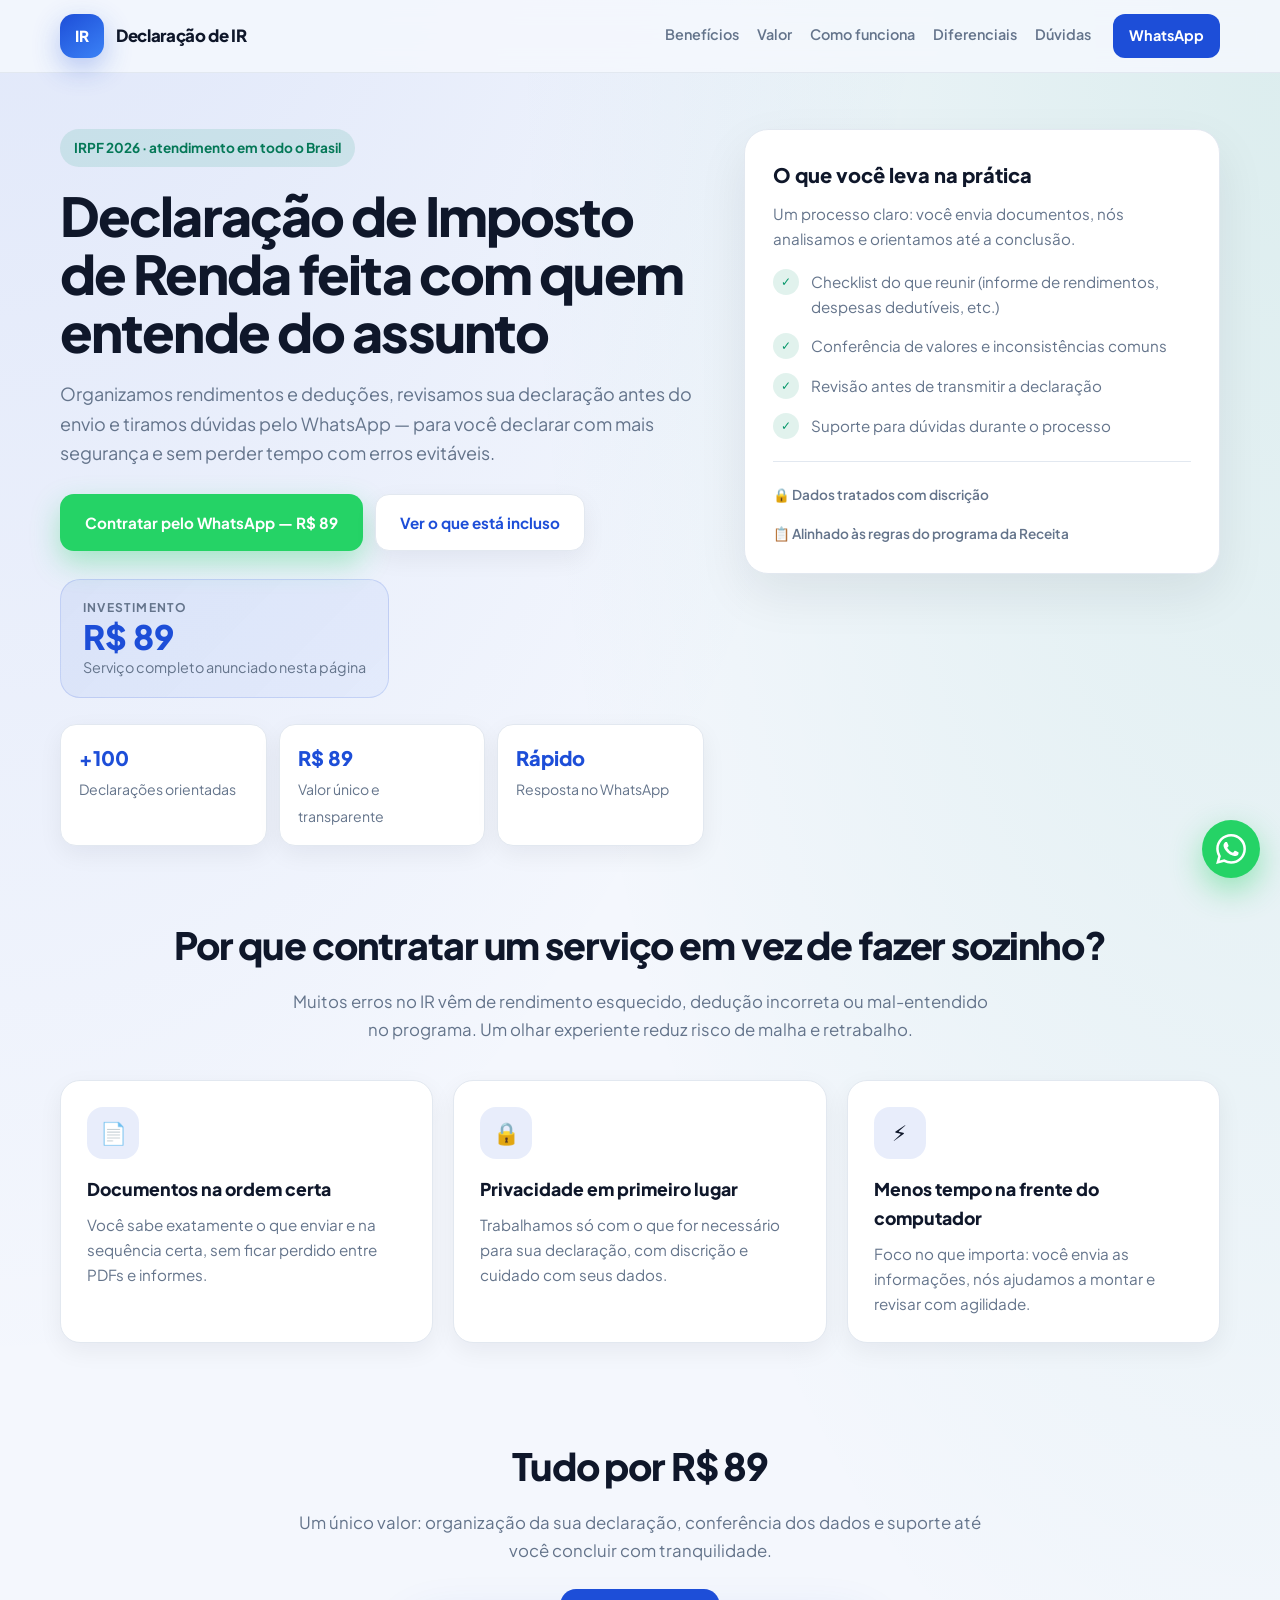
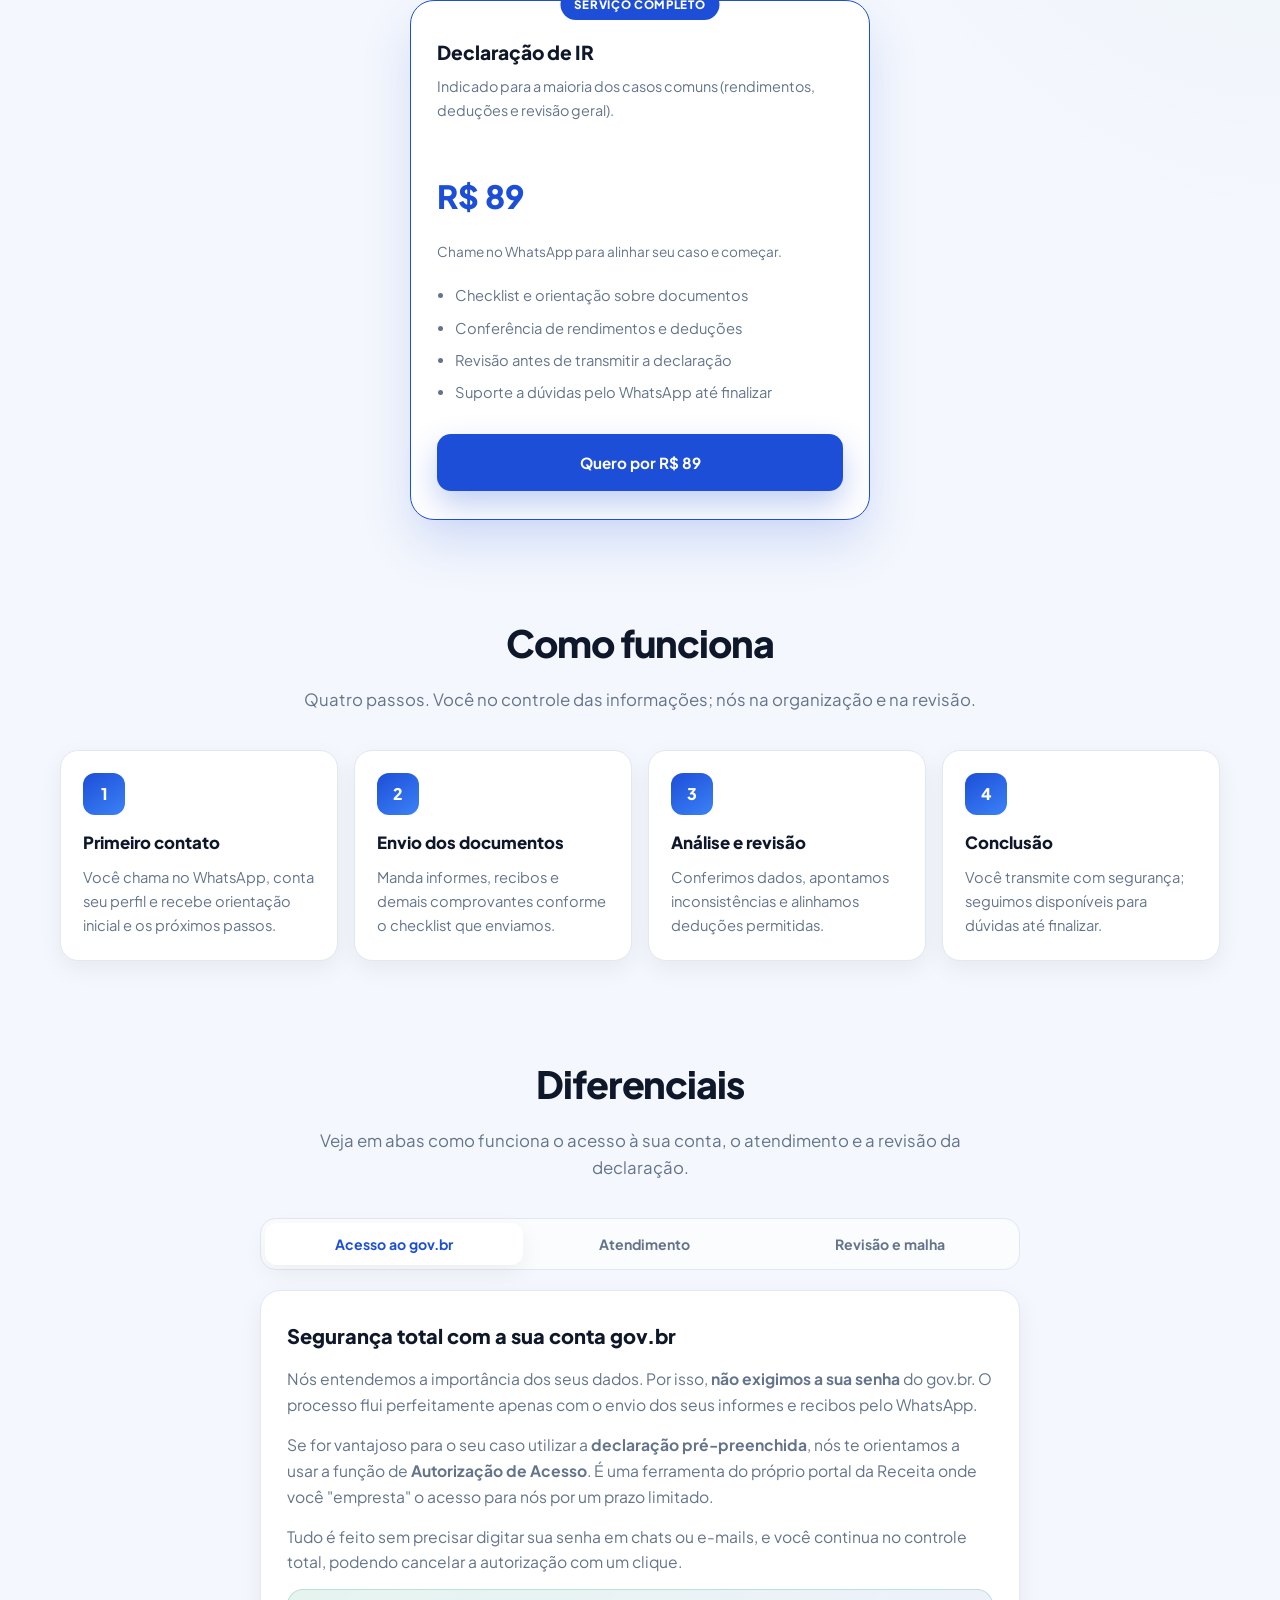
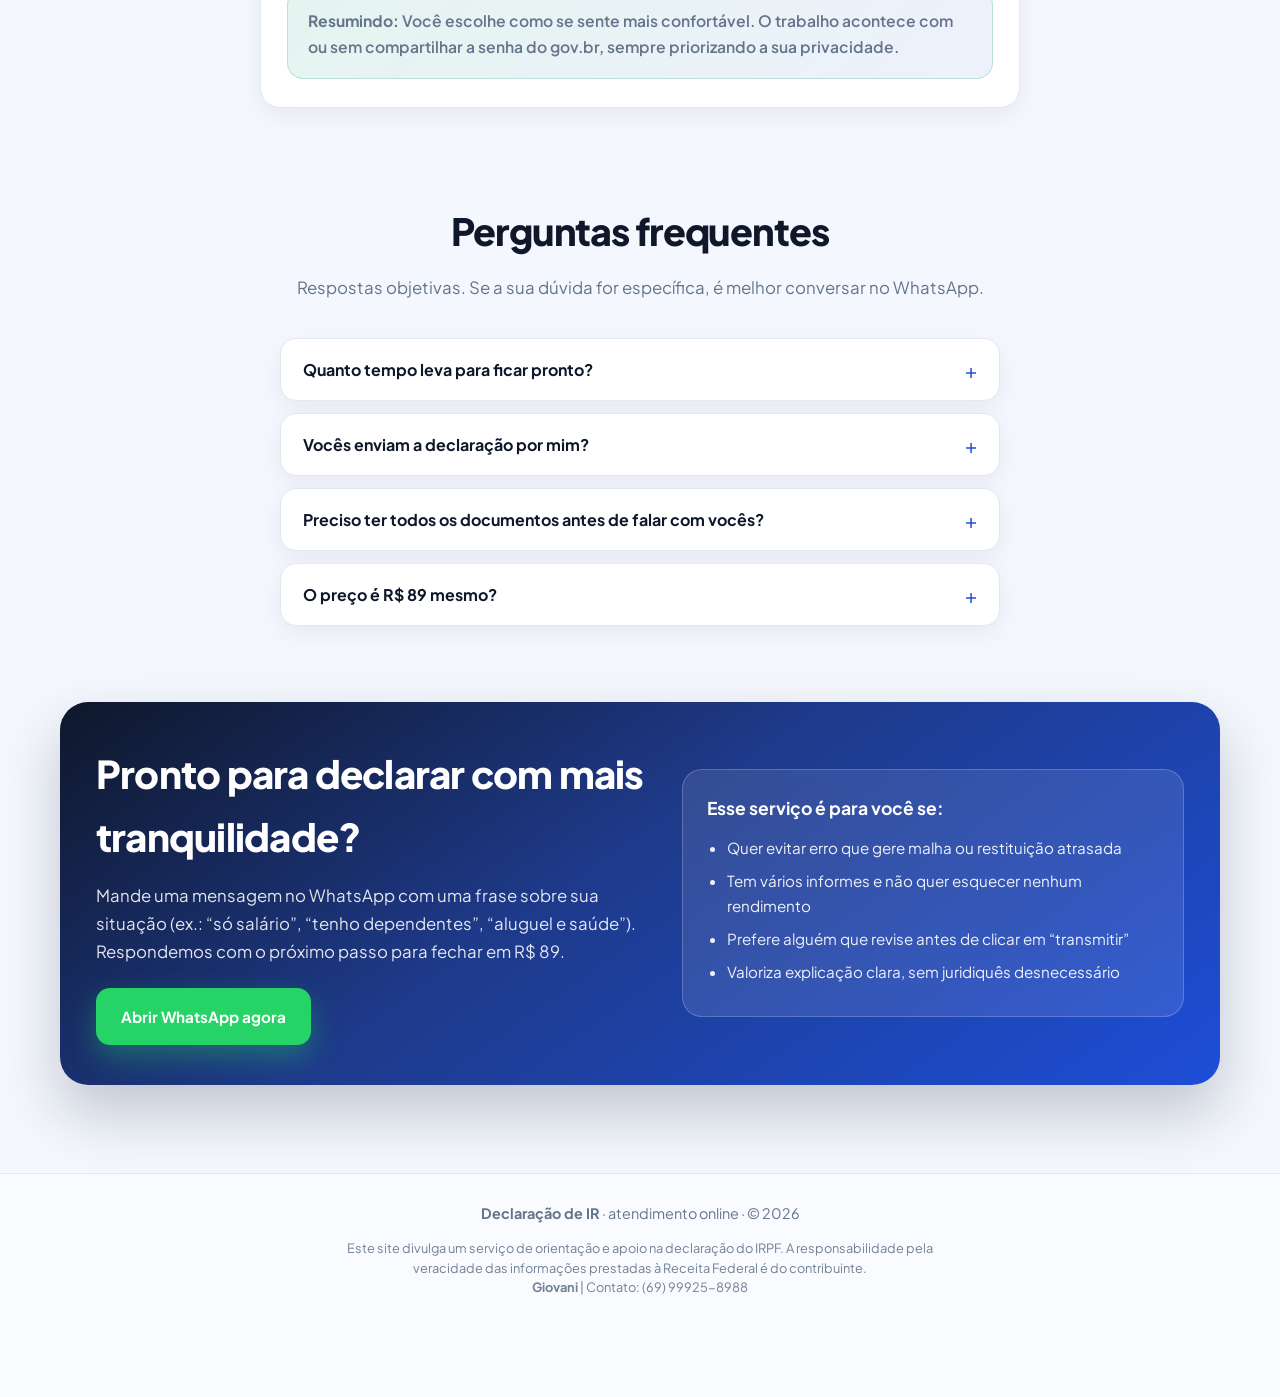
==== index.html @ 6cd8f9ca "Primeiro commit: site declaração de imposto de renda Made-with: Cursor" ====
<!DOCTYPE html>
<html lang="pt-BR">
<head>
  <meta charset="UTF-8" />
  <meta name="viewport" content="width=device-width, initial-scale=1.0" />
  <meta name="theme-color" content="#1d4ed8" />
  <title>Declaração de Imposto de Renda 2026 | Serviço Online com Especialista</title>
  <meta name="description" content="Declaração de IR por R$ 89: análise de documentos, revisão e suporte pelo WhatsApp. Atendimento em todo o Brasil." />
  <meta name="keywords" content="declaração de imposto de renda, declaração IR, IRPF 2026, serviço declaração IR, ajuda imposto de renda, contador IR online" />
  <meta name="robots" content="index, follow" />
  <meta name="author" content="Declaração de IR" />
  <meta property="og:type" content="website" />
  <meta property="og:title" content="Declaração de Imposto de Renda 2026 | Serviço Online" />
  <meta property="og:description" content="Declaração de IR por R$ 89. Organização, revisão e suporte humano pelo WhatsApp." />
  <meta property="og:locale" content="pt_BR" />
  <meta property="og:url" content="https://www.seusitedeir.com.br" />
  <meta property="og:image" content="https://www.seusitedeir.com.br/imagem-capa.jpg" />
  <meta name="twitter:card" content="summary_large_image" />
  <meta name="twitter:title" content="Declaração de Imposto de Renda 2026 | Serviço Online" />
  <meta name="twitter:description" content="Declaração de IR por R$ 89, com revisão e suporte pelo WhatsApp." />
  <link rel="canonical" href="https://www.seusitedeir.com.br" />
  
  <link rel="preconnect" href="https://fonts.googleapis.com" />
  <link rel="preconnect" href="https://fonts.gstatic.com" crossorigin />
  <link href="https://fonts.googleapis.com/css2?family=Plus+Jakarta+Sans:ital,wght@0,400;0,600;0,700;0,800;1,400&display=swap" rel="stylesheet" />
  <script type="application/ld+json">
    {
      "@context": "https://schema.org",
      "@type": "ProfessionalService",
      "name": "Declaração de IR",
      "description": "Serviço de orientação e apoio na declaração de imposto de renda (IRPF), com análise de documentos e revisão antes do envio.",
      "areaServed": { "@type": "Country", "name": "Brasil" },
      "availableLanguage": "pt-BR",
      "url": "https://www.seusitedeir.com.br",
      "priceRange": "R$89",
      "contactPoint": {
        "@type": "ContactPoint",
        "contactType": "sales",
        "telephone": "+5569999258988",
        "availableLanguage": "pt-BR",
        "areaServed": "BR"
      }
    }
  </script>
  <style>
    :root {
      --bg: #f4f7fd;
      --surface: #ffffff;
      --text: #0f172a;
      --muted: #64748b;
      --primary: #1d4ed8;
      --primary-dark: #1e40af;
      --accent: #059669;
      --accent-soft: rgba(5, 150, 105, 0.12);
      --border: #e2e8f0;
      --shadow: 0 20px 50px rgba(15, 23, 42, 0.08);
      --shadow-sm: 0 8px 24px rgba(15, 23, 42, 0.06);
      --radius: 20px;
      --max-width: 1160px;
      --font: "Plus Jakarta Sans", system-ui, -apple-system, sans-serif;
      --wa: #25d366;
    }

    * {
      box-sizing: border-box;
    }

    html {
      scroll-behavior: smooth;
    }

    @media (prefers-reduced-motion: reduce) {
      html {
        scroll-behavior: auto;
      }
      *,
      *::before,
      *::after {
        animation-duration: 0.01ms !important;
        transition-duration: 0.01ms !important;
      }
    }

    body {
      margin: 0;
      font-family: var(--font);
      color: var(--text);
      background:
        radial-gradient(ellipse 80% 50% at 0% -20%, rgba(29, 78, 216, 0.14), transparent),
        radial-gradient(ellipse 60% 40% at 100% 0%, rgba(5, 150, 105, 0.1), transparent),
        var(--bg);
      line-height: 1.65;
      font-size: 1rem;
    }

    main {
      scroll-margin-top: 90px;
    }

    a {
      text-decoration: none;
      color: inherit;
    }

    .container {
      width: min(100% - 32px, var(--max-width));
      margin: 0 auto;
    }

    .header {
      position: sticky;
      top: 0;
      z-index: 100;
      backdrop-filter: blur(14px);
      -webkit-backdrop-filter: blur(14px);
      background: rgba(244, 247, 253, 0.88);
      border-bottom: 1px solid var(--border);
    }

    .header__content {
      display: flex;
      align-items: center;
      justify-content: space-between;
      padding: 14px 0;
      gap: 16px;
      flex-wrap: wrap;
    }

    .brand {
      display: flex;
      align-items: center;
      gap: 12px;
      font-weight: 800;
      font-size: 1.05rem;
      letter-spacing: -0.02em;
    }

    .brand__logo {
      width: 44px;
      height: 44px;
      border-radius: 14px;
      background: linear-gradient(145deg, var(--primary), #3b82f6);
      display: grid;
      place-items: center;
      color: #fff;
      box-shadow: 0 10px 28px rgba(29, 78, 216, 0.3);
      font-size: 0.95rem;
      font-weight: 800;
    }

    .nav {
      display: flex;
      gap: 8px 18px;
      color: var(--muted);
      font-size: 0.9rem;
      font-weight: 600;
      flex-wrap: wrap;
      align-items: center;
      justify-content: flex-end;
    }

    .nav a {
      padding: 6px 0;
      border-bottom: 2px solid transparent;
      transition: color 0.2s, border-color 0.2s;
    }

    .nav a:hover,
    .nav a:focus-visible {
      color: var(--primary);
      border-bottom-color: rgba(29, 78, 216, 0.35);
      outline: none;
    }

    .nav .nav__cta {
      margin-left: 4px;
      padding: 10px 16px;
      border-radius: 12px;
      background: var(--primary);
      color: #fff;
      border: none;
      font-weight: 700;
    }

    .nav .nav__cta:hover {
      background: var(--primary-dark);
      color: #fff;
      border-bottom-color: transparent;
    }

    .hero {
      padding: 56px 0 40px;
    }

    .hero__grid {
      display: grid;
      grid-template-columns: 1.15fr 0.85fr;
      gap: 40px;
      align-items: start;
    }

    .badge {
      display: inline-flex;
      align-items: center;
      gap: 8px;
      padding: 8px 14px;
      border-radius: 999px;
      background: var(--accent-soft);
      color: #047857;
      font-weight: 700;
      font-size: 0.85rem;
      margin-bottom: 20px;
    }

    h1 {
      margin: 0 0 18px;
      font-size: clamp(2rem, 4.5vw, 3.35rem);
      line-height: 1.08;
      letter-spacing: -0.035em;
      font-weight: 800;
    }

    .hero__text {
      font-size: 1.125rem;
      color: var(--muted);
      max-width: 54ch;
      margin: 0 0 26px;
    }

    .price-highlight {
      display: inline-flex;
      flex-direction: column;
      gap: 2px;
      padding: 18px 22px;
      border-radius: var(--radius);
      background: linear-gradient(135deg, rgba(29, 78, 216, 0.08), rgba(59, 130, 246, 0.06));
      border: 1px solid rgba(29, 78, 216, 0.15);
      margin-bottom: 26px;
    }

    .price-highlight__label {
      font-size: 0.75rem;
      font-weight: 700;
      color: var(--muted);
      text-transform: uppercase;
      letter-spacing: 0.1em;
    }

    .price-highlight__value {
      font-size: 2.1rem;
      font-weight: 800;
      color: var(--primary);
      line-height: 1;
    }

    .price-highlight__note {
      font-size: 0.9rem;
      color: var(--muted);
    }

    .hero__actions {
      display: flex;
      flex-wrap: wrap;
      gap: 12px;
      margin-bottom: 28px;
    }

    .btn {
      display: inline-flex;
      align-items: center;
      justify-content: center;
      gap: 8px;
      padding: 15px 24px;
      border-radius: 14px;
      font-weight: 700;
      font-size: 0.95rem;
      transition: transform 0.2s, box-shadow 0.2s, background 0.2s, border-color 0.2s;
      border: 1px solid transparent;
      cursor: pointer;
      font-family: inherit;
    }

    .btn:focus-visible {
      outline: 2px solid var(--primary);
      outline-offset: 2px;
    }

    .btn--primary {
      background: var(--primary);
      color: #fff;
      box-shadow: 0 14px 32px rgba(29, 78, 216, 0.28);
    }

    .btn--primary:hover {
      background: var(--primary-dark);
      transform: translateY(-2px);
    }

    .btn--secondary {
      background: var(--surface);
      color: var(--primary);
      border-color: var(--border);
      box-shadow: var(--shadow-sm);
    }

    .btn--secondary:hover {
      border-color: var(--primary);
      transform: translateY(-2px);
    }

    .btn--wa {
      background: var(--wa);
      color: #fff;
      box-shadow: 0 12px 28px rgba(37, 211, 102, 0.35);
    }

    .btn--wa:hover {
      filter: brightness(1.05);
      transform: translateY(-2px);
    }

    .hero__stats {
      display: grid;
      grid-template-columns: repeat(3, minmax(0, 1fr));
      gap: 12px;
    }

    .stat {
      background: var(--surface);
      border: 1px solid var(--border);
      border-radius: 16px;
      padding: 16px 18px;
      box-shadow: var(--shadow-sm);
    }

    .stat strong {
      display: block;
      font-size: 1.25rem;
      margin-bottom: 2px;
      color: var(--primary);
      font-weight: 800;
    }

    .stat span {
      font-size: 0.88rem;
      color: var(--muted);
    }

    .hero__card {
      background: var(--surface);
      border: 1px solid var(--border);
      border-radius: 24px;
      padding: 28px;
      box-shadow: var(--shadow);
      position: sticky;
      top: 92px;
    }

    .card__title {
      margin: 0 0 10px;
      font-size: 1.25rem;
      font-weight: 800;
    }

    .card__list {
      list-style: none;
      padding: 0;
      margin: 18px 0 0;
      display: grid;
      gap: 14px;
    }

    .card__list li {
      display: flex;
      gap: 12px;
      align-items: flex-start;
      color: var(--muted);
      font-size: 0.95rem;
    }

    .check {
      width: 26px;
      height: 26px;
      border-radius: 999px;
      background: var(--accent-soft);
      color: var(--accent);
      display: grid;
      place-items: center;
      font-weight: 800;
      font-size: 0.75rem;
      flex: 0 0 auto;
    }

    .trust-strip {
      display: flex;
      flex-wrap: wrap;
      gap: 16px 28px;
      margin-top: 22px;
      padding-top: 22px;
      border-top: 1px solid var(--border);
      font-size: 0.85rem;
      color: var(--muted);
      font-weight: 600;
    }

    .trust-strip span {
      display: inline-flex;
      align-items: center;
      gap: 8px;
    }

    .section {
      padding: 28px 0 64px;
      scroll-margin-top: 90px;
    }

    .section__header {
      text-align: center;
      margin-bottom: 36px;
    }

    .section__header h2 {
      margin: 0 0 12px;
      font-size: clamp(1.65rem, 3vw, 2.35rem);
      font-weight: 800;
      letter-spacing: -0.03em;
    }

    .section__header p {
      margin: 0 auto;
      max-width: 58ch;
      color: var(--muted);
      font-size: 1.05rem;
    }

    .features {
      display: grid;
      grid-template-columns: repeat(3, minmax(0, 1fr));
      gap: 20px;
    }

    .feature {
      background: var(--surface);
      border: 1px solid var(--border);
      border-radius: var(--radius);
      padding: 26px;
      box-shadow: var(--shadow-sm);
      transition: box-shadow 0.25s, transform 0.25s;
    }

    .feature:hover {
      box-shadow: var(--shadow);
      transform: translateY(-2px);
    }

    .feature__icon {
      width: 52px;
      height: 52px;
      border-radius: 16px;
      display: grid;
      place-items: center;
      background: rgba(29, 78, 216, 0.1);
      font-size: 1.35rem;
      margin-bottom: 16px;
    }

    .feature h3 {
      margin: 0 0 8px;
      font-size: 1.1rem;
      font-weight: 800;
    }

    .feature p {
      margin: 0;
      color: var(--muted);
      font-size: 0.95rem;
    }

    .steps {
      display: grid;
      grid-template-columns: repeat(4, minmax(0, 1fr));
      gap: 16px;
    }

    .step {
      background: var(--surface);
      border: 1px solid var(--border);
      border-radius: 18px;
      padding: 22px;
      box-shadow: var(--shadow-sm);
    }

    .step__number {
      width: 42px;
      height: 42px;
      border-radius: 12px;
      background: linear-gradient(145deg, var(--primary), #3b82f6);
      color: #fff;
      display: grid;
      place-items: center;
      font-weight: 800;
      margin-bottom: 14px;
    }

    .step h3 {
      margin: 0 0 8px;
      font-size: 1.05rem;
      font-weight: 800;
    }

    .step p {
      margin: 0;
      color: var(--muted);
      font-size: 0.92rem;
    }

    .plans {
      display: grid;
      grid-template-columns: repeat(3, minmax(0, 1fr));
      gap: 20px;
      align-items: stretch;
    }

    .plans--single {
      grid-template-columns: 1fr;
      max-width: 460px;
      margin: 0 auto;
    }

    .plans--single .plan--featured {
      transform: none;
    }

    .plan {
      background: var(--surface);
      border: 1px solid var(--border);
      border-radius: 24px;
      padding: 28px 26px;
      box-shadow: var(--shadow-sm);
      display: flex;
      flex-direction: column;
      position: relative;
    }

    .plan--featured {
      border-color: var(--primary);
      box-shadow: 0 24px 50px rgba(29, 78, 216, 0.15);
      transform: scale(1.02);
    }

    .plan__tag {
      position: absolute;
      top: -12px;
      left: 50%;
      transform: translateX(-50%);
      background: var(--primary);
      color: #fff;
      font-size: 0.72rem;
      font-weight: 800;
      text-transform: uppercase;
      letter-spacing: 0.06em;
      padding: 6px 14px;
      border-radius: 999px;
    }

    .plan h3 {
      margin: 8px 0 6px;
      font-size: 1.2rem;
      font-weight: 800;
    }

    .plan__for {
      margin: 0 0 16px;
      color: var(--muted);
      font-size: 0.9rem;
    }

    .plan__price {
      font-size: 2rem;
      font-weight: 800;
      color: var(--primary);
      margin-bottom: 4px;
    }

    .plan__price small {
      font-size: 1rem;
      font-weight: 600;
      color: var(--muted);
    }

    .plan__note {
      font-size: 0.85rem;
      color: var(--muted);
      margin-bottom: 20px;
    }

    .plan ul {
      margin: 0 0 22px;
      padding-left: 1.1rem;
      color: var(--muted);
      font-size: 0.92rem;
      flex: 1;
    }

    .plan ul li {
      margin-bottom: 8px;
    }

    .faq {
      max-width: 720px;
      margin: 0 auto;
    }

    .faq-item {
      border: 1px solid var(--border);
      border-radius: 16px;
      margin-bottom: 12px;
      background: var(--surface);
      overflow: hidden;
      box-shadow: var(--shadow-sm);
    }

    .faq-item button {
      width: 100%;
      text-align: left;
      padding: 18px 22px;
      font-family: inherit;
      font-size: 1rem;
      font-weight: 700;
      background: transparent;
      border: none;
      cursor: pointer;
      display: flex;
      align-items: center;
      justify-content: space-between;
      gap: 16px;
      color: var(--text);
    }

    .faq-item button:focus-visible {
      outline: 2px solid var(--primary);
      outline-offset: -2px;
    }

    .faq-item button .faq__icon {
      font-size: 1.25rem;
      color: var(--primary);
      font-weight: 400;
      transition: transform 0.2s;
      flex-shrink: 0;
    }

    .faq-item.is-open button .faq__icon {
      transform: rotate(45deg);
    }

    .faq-item .faq__panel {
      display: none;
      padding: 0 22px 18px;
      color: var(--muted);
      font-size: 0.95rem;
      line-height: 1.6;
    }

    .faq-item.is-open .faq__panel {
      display: block;
    }

    .tabs-dif {
      max-width: 760px;
      margin: 0 auto;
    }

    .tabs-dif__list {
      display: flex;
      flex-wrap: wrap;
      gap: 6px;
      margin-bottom: 20px;
      padding: 4px;
      border-radius: 16px;
      background: rgba(255, 255, 255, 0.7);
      border: 1px solid var(--border);
    }

    .tabs-dif__tab {
      flex: 1 1 auto;
      min-width: min(100%, 140px);
      padding: 12px 16px;
      font-family: inherit;
      font-weight: 700;
      font-size: 0.88rem;
      border: none;
      border-radius: 12px;
      background: transparent;
      color: var(--muted);
      cursor: pointer;
      transition: background 0.2s, color 0.2s, box-shadow 0.2s;
    }

    .tabs-dif__tab:hover {
      color: var(--primary);
      background: rgba(29, 78, 216, 0.06);
    }

    .tabs-dif__tab:focus-visible {
      outline: 2px solid var(--primary);
      outline-offset: 2px;
    }

    .tabs-dif__tab[aria-selected="true"] {
      color: var(--primary);
      background: var(--surface);
      box-shadow: var(--shadow-sm);
    }

    .tabs-dif__panel {
      background: var(--surface);
      border: 1px solid var(--border);
      border-radius: var(--radius);
      padding: 28px 26px;
      box-shadow: var(--shadow-sm);
      text-align: left;
    }

    .tabs-dif__panel h3 {
      margin: 0 0 14px;
      font-size: 1.25rem;
      font-weight: 800;
      color: var(--text);
    }

    .tabs-dif__panel p {
      margin: 0 0 14px;
      color: var(--muted);
      font-size: 0.98rem;
      line-height: 1.65;
    }

    .tabs-dif__panel p:last-child {
      margin-bottom: 0;
    }

    .tabs-dif__panel ul {
      margin: 0 0 14px;
      padding-left: 1.25rem;
      color: var(--muted);
      font-size: 0.95rem;
    }

    .tabs-dif__panel li {
      margin-bottom: 8px;
    }

    .tabs-dif__callout {
      margin-top: 20px;
      padding: 18px 20px;
      border-radius: 16px;
      background: linear-gradient(135deg, rgba(5, 150, 105, 0.1), rgba(29, 78, 216, 0.08));
      border: 1px solid rgba(5, 150, 105, 0.2);
      font-size: 0.95rem;
      font-weight: 600;
      color: #0f172a;
      line-height: 1.55;
    }

    .cta {
      padding: 0 0 88px;
    }

    .cta__box {
      background: linear-gradient(145deg, #0f172a 0%, #1e3a8a 45%, #1d4ed8 100%);
      color: #fff;
      border-radius: 28px;
      padding: 40px 36px;
      box-shadow: 0 28px 60px rgba(15, 23, 42, 0.22);
      display: grid;
      grid-template-columns: 1.05fr 0.95fr;
      gap: 32px;
      align-items: center;
    }

    .cta__box h2 {
      margin: 0 0 14px;
      font-size: clamp(1.65rem, 3vw, 2.4rem);
      font-weight: 800;
      letter-spacing: -0.02em;
    }

    .cta__box > div > p {
      color: rgba(255, 255, 255, 0.88);
      margin: 0 0 22px;
      font-size: 1.05rem;
    }

    .cta__panel {
      background: rgba(255, 255, 255, 0.1);
      border: 1px solid rgba(255, 255, 255, 0.2);
      border-radius: 20px;
      padding: 24px;
    }

    .cta__panel strong {
      display: block;
      font-size: 1.1rem;
      margin-bottom: 12px;
    }

    .cta__panel ul {
      margin: 0;
      padding-left: 1.2rem;
      color: rgba(255, 255, 255, 0.92);
      font-size: 0.95rem;
    }

    .cta__panel li {
      margin-bottom: 8px;
    }

    .footer {
      padding: 28px 0 100px;
      color: var(--muted);
      font-size: 0.9rem;
      text-align: center;
      border-top: 1px solid var(--border);
      background: rgba(255, 255, 255, 0.5);
    }

    .footer__disclaimer {
      max-width: 640px;
      margin: 14px auto 0;
      font-size: 0.8rem;
      line-height: 1.5;
      opacity: 0.9;
    }

    .wa-float {
      position: fixed;
      right: 20px;
      bottom: 22px;
      z-index: 90;
      width: 58px;
      height: 58px;
      border-radius: 999px;
      background: var(--wa);
      color: #fff;
      display: grid;
      place-items: center;
      box-shadow: 0 12px 32px rgba(37, 211, 102, 0.45);
      transition: transform 0.2s, box-shadow 0.2s;
    }

    .wa-float:hover {
      transform: scale(1.06);
      box-shadow: 0 16px 40px rgba(37, 211, 102, 0.5);
    }

    .wa-float:focus-visible {
      outline: 3px solid #fff;
      outline-offset: 3px;
    }

    .wa-float svg {
      width: 30px;
      height: 30px;
      fill: currentColor;
    }

    @media (max-width: 960px) {
      .hero__grid,
      .cta__box {
        grid-template-columns: 1fr;
      }

      .hero__card {
        position: static;
      }

      .features,
      .steps,
      .plans:not(.plans--single) {
        grid-template-columns: repeat(2, minmax(0, 1fr));
      }

      .hero {
        padding-top: 40px;
      }
    }

    @media (max-width: 640px) {
      .header__content {
        flex-direction: column;
        align-items: stretch;
      }

      .nav {
        justify-content: center;
      }

      .nav .nav__cta {
        width: 100%;
        text-align: center;
        margin-left: 0;
        margin-top: 4px;
      }

      .hero__stats,
      .features,
      .steps,
      .plans:not(.plans--single) {
        grid-template-columns: 1fr;
      }

      .hero__actions {
        flex-direction: column;
      }

      .btn {
        width: 100%;
      }

      .cta__box {
        padding: 28px 22px;
      }
    }
  </style>
</head>
<body>
  <header class="header">
    <div class="container header__content">
      <a class="brand" href="#inicio" aria-label="Declaração de IR — voltar ao início">
        <span class="brand__logo" aria-hidden="true">IR</span>
        <span>Declaração de IR</span>
      </a>

      <nav class="nav" aria-label="Navegação principal">
        <a href="#beneficios">Benefícios</a>
        <a href="#valor">Valor</a>
        <a href="#como-funciona">Como funciona</a>
        <a href="#diferenciais">Diferenciais</a>
        <a href="#faq">Dúvidas</a>
        <a href="#contato" class="nav__cta">WhatsApp</a>
      </nav>
    </div>
  </header>

  <main id="inicio">
    <section class="hero" aria-labelledby="hero-title">
      <div class="container hero__grid">
        <div>
          <div class="badge">IRPF 2026 · atendimento em todo o Brasil</div>
          <h1 id="hero-title">Declaração de Imposto de Renda feita com quem entende do assunto</h1>
          <p class="hero__text">
            Organizamos rendimentos e deduções, revisamos sua declaração antes do envio e tiramos dúvidas pelo WhatsApp —
            para você declarar com mais segurança e sem perder tempo com erros evitáveis.
          </p>

          <div class="hero__actions">
            <a class="btn btn--wa" href="https://wa.me/5569999258988?text=Ol%C3%A1%21%20Quero%20o%20servi%C3%A7o%20de%20declara%C3%A7%C3%A3o%20de%20IR%20por%20R%24%2089." target="_blank" rel="noopener noreferrer">
              Contratar pelo WhatsApp — R$ 89
            </a>
            <a class="btn btn--secondary" href="#valor">Ver o que está incluso</a>
          </div>

          <div class="price-highlight" aria-label="Preço do serviço">
            <span class="price-highlight__label">Investimento</span>
            <strong class="price-highlight__value">R$ 89</strong>
            <span class="price-highlight__note">Serviço completo anunciado nesta página</span>
          </div>

          <div class="hero__stats">
            <div class="stat">
              <strong>+100</strong>
              <span>Declarações orientadas</span>
            </div>
            <div class="stat">
              <strong>R$ 89</strong>
              <span>Valor único e transparente</span>
            </div>
            <div class="stat">
              <strong>Rápido</strong>
              <span>Resposta no WhatsApp</span>
            </div>
          </div>
        </div>

        <aside class="hero__card" aria-label="O que está incluso">
          <h2 class="card__title">O que você leva na prática</h2>
          <p style="color: var(--muted); margin: 0; font-size: 0.95rem;">
            Um processo claro: você envia documentos, nós analisamos e orientamos até a conclusão.
          </p>

          <ul class="card__list">
            <li><span class="check" aria-hidden="true">✓</span> Checklist do que reunir (informe de rendimentos, despesas dedutíveis, etc.)</li>
            <li><span class="check" aria-hidden="true">✓</span> Conferência de valores e inconsistências comuns</li>
            <li><span class="check" aria-hidden="true">✓</span> Revisão antes de transmitir a declaração</li>
            <li><span class="check" aria-hidden="true">✓</span> Suporte para dúvidas durante o processo</li>
          </ul>

          <div class="trust-strip">
            <span>🔒 Dados tratados com discrição</span>
            <span>📋 Alinhado às regras do programa da Receita</span>
          </div>
        </aside>
      </div>
    </section>

    <section class="section" id="beneficios" aria-labelledby="beneficios-title">
      <div class="container">
        <div class="section__header">
          <h2 id="beneficios-title">Por que contratar um serviço em vez de fazer sozinho?</h2>
          <p>
            Muitos erros no IR vêm de rendimento esquecido, dedução incorreta ou mal-entendido no programa.
            Um olhar experiente reduz risco de malha e retrabalho.
          </p>
        </div>

        <div class="features">
          <article class="feature">
            <div class="feature__icon" aria-hidden="true">📄</div>
            <h3>Documentos na ordem certa</h3>
            <p>
              Você sabe exatamente o que enviar e na sequência certa, sem ficar perdido entre PDFs e informes.
            </p>
          </article>

          <article class="feature">
            <div class="feature__icon" aria-hidden="true">🔒</div>
            <h3>Privacidade em primeiro lugar</h3>
            <p>
              Trabalhamos só com o que for necessário para sua declaração, com discrição e cuidado com seus dados.
            </p>
          </article>

          <article class="feature">
            <div class="feature__icon" aria-hidden="true">⚡</div>
            <h3>Menos tempo na frente do computador</h3>
            <p>
              Foco no que importa: você envia as informações, nós ajudamos a montar e revisar com agilidade.
            </p>
          </article>
        </div>
      </div>
    </section>

    <section class="section" id="valor" aria-labelledby="valor-title">
      <div class="container">
        <div class="section__header">
          <h2 id="valor-title">Tudo por R$ 89</h2>
          <p>
            Um único valor: organização da sua declaração, conferência dos dados e suporte até você concluir com tranquilidade.
          </p>
        </div>

        <div class="plans plans--single">
          <article class="plan plan--featured">
            <span class="plan__tag">Serviço completo</span>
            <h3>Declaração de IR</h3>
            <p class="plan__for">Indicado para a maioria dos casos comuns (rendimentos, deduções e revisão geral).</p>
            <p class="plan__price">R$ 89</p>
            <p class="plan__note">Chame no WhatsApp para alinhar seu caso e começar.</p>
            <ul>
              <li>Checklist e orientação sobre documentos</li>
              <li>Conferência de rendimentos e deduções</li>
              <li>Revisão antes de transmitir a declaração</li>
              <li>Suporte a dúvidas pelo WhatsApp até finalizar</li>
            </ul>
            <a class="btn btn--primary" href="https://wa.me/5569999258988?text=Ol%C3%A1%21%20Quero%20contratar%20a%20declara%C3%A7%C3%A3o%20de%20IR%20por%20R%24%2089." target="_blank" rel="noopener noreferrer">Quero por R$ 89</a>
          </article>
        </div>
      </div>
    </section>

    <section class="section" id="como-funciona" aria-labelledby="como-title">
      <div class="container">
        <div class="section__header">
          <h2 id="como-title">Como funciona</h2>
          <p>Quatro passos. Você no controle das informações; nós na organização e na revisão.</p>
        </div>

        <div class="steps">
          <article class="step">
            <div class="step__number" aria-hidden="true">1</div>
            <h3>Primeiro contato</h3>
            <p>Você chama no WhatsApp, conta seu perfil e recebe orientação inicial e os próximos passos.</p>
          </article>

          <article class="step">
            <div class="step__number" aria-hidden="true">2</div>
            <h3>Envio dos documentos</h3>
            <p>Manda informes, recibos e demais comprovantes conforme o checklist que enviamos.</p>
          </article>

          <article class="step">
            <div class="step__number" aria-hidden="true">3</div>
            <h3>Análise e revisão</h3>
            <p>Conferimos dados, apontamos inconsistências e alinhamos deduções permitidas.</p>
          </article>

          <article class="step">
            <div class="step__number" aria-hidden="true">4</div>
            <h3>Conclusão</h3>
            <p>Você transmite com segurança; seguimos disponíveis para dúvidas até finalizar.</p>
          </article>
        </div>
      </div>
    </section>

    <section class="section" id="diferenciais" aria-labelledby="dif-title">
      <div class="container">
        <div class="section__header">
          <h2 id="dif-title">Diferenciais</h2>
          <p>
            Veja em abas como funciona o acesso à sua conta, o atendimento e a revisão da declaração.
          </p>
        </div>

        <div class="tabs-dif" data-tabs-diferenciais>
          <div class="tabs-dif__list" role="tablist" aria-label="Abas de diferenciais do serviço">
            <button
              type="button"
              class="tabs-dif__tab"
              role="tab"
              id="tab-dif-acesso"
              aria-selected="true"
              aria-controls="panel-dif-acesso"
              tabindex="0"
            >
              Acesso ao gov.br
            </button>
            <button
              type="button"
              class="tabs-dif__tab"
              role="tab"
              id="tab-dif-atendimento"
              aria-selected="false"
              aria-controls="panel-dif-atendimento"
              tabindex="-1"
            >
              Atendimento
            </button>
            <button
              type="button"
              class="tabs-dif__tab"
              role="tab"
              id="tab-dif-revisao"
              aria-selected="false"
              aria-controls="panel-dif-revisao"
              tabindex="-1"
            >
              Revisão e malha
            </button>
          </div>

          <div
            class="tabs-dif__panel"
            id="panel-dif-acesso"
            role="tabpanel"
            aria-labelledby="tab-dif-acesso"
            tabindex="0"
          >
            <h3>Segurança total com a sua conta gov.br</h3>
            <p>
              Nós entendemos a importância dos seus dados. Por isso, <strong>não exigimos a sua senha</strong> do gov.br. O processo flui perfeitamente apenas com o envio dos seus informes e recibos pelo WhatsApp.
            </p>
            <p>
              Se for vantajoso para o seu caso utilizar a <strong>declaração pré-preenchida</strong>, nós te orientamos a usar a função de <strong>Autorização de Acesso</strong>. É uma ferramenta do próprio portal da Receita onde você "empresta" o acesso para nós por um prazo limitado.
            </p>
            <p>
              Tudo é feito sem precisar digitar sua senha em chats ou e-mails, e você continua no controle total, podendo cancelar a autorização com um clique.
            </p>
            <p class="tabs-dif__callout">
              <strong>Resumindo:</strong> Você escolhe como se sente mais confortável. O trabalho acontece com ou sem compartilhar a senha do gov.br, sempre priorizando a sua privacidade.
            </p>
          </div>

          <div
            class="tabs-dif__panel"
            id="panel-dif-atendimento"
            role="tabpanel"
            aria-labelledby="tab-dif-atendimento"
            tabindex="0"
            hidden
          >
            <h3>Atendimento humano e direto</h3>
            <p>
              Dúvidas respondidas no WhatsApp, com linguagem clara e sem fila de robô. Explicamos o que cada etapa significa
              para você tomar decisão com tranquilidade.
            </p>
            <ul>
              <li>Primeiro contato rápido para entender seu caso</li>
              <li>Orientação sobre documentos e prazos</li>
              <li>Suporte até você concluir a declaração</li>
            </ul>
          </div>

          <div
            class="tabs-dif__panel"
            id="panel-dif-revisao"
            role="tabpanel"
            aria-labelledby="tab-dif-revisao"
            tabindex="0"
            hidden
          >
            <h3>Processo organizado e menos risco de malha</h3>
            <p>
              Cada etapa é explicada com clareza: o que enviar, quando conferir e como fechar a declaração sem surpresas.
            </p>
            <p>
              Cruzamos informes e revisamos campos sensíveis para reduzir erros comuns que costumam gerar questionamento
              pela Receita Federal.
            </p>
          </div>
        </div>
      </div>
    </section>

    <section class="section" id="faq" aria-labelledby="faq-title">
      <div class="container">
        <div class="section__header">
          <h2 id="faq-title">Perguntas frequentes</h2>
          <p>Respostas objetivas. Se a sua dúvida for específica, é melhor conversar no WhatsApp.</p>
        </div>

        <div class="faq">
          <div class="faq-item">
            <button type="button" aria-expanded="false" aria-controls="faq-a1" id="faq-q1">
              Quanto tempo leva para ficar pronto?
              <span class="faq__icon" aria-hidden="true">+</span>
            </button>
            <div class="faq__panel" id="faq-a1" role="region" aria-labelledby="faq-q1">
              Depende de quanto rápido você envia os documentos e da complexidade do caso. Casos simples costumam ser resolvidos em poucos dias úteis após recebermos tudo. Na primeira conversa já estimamos um prazo.
            </div>
          </div>

          <div class="faq-item">
            <button type="button" aria-expanded="false" aria-controls="faq-a2" id="faq-q2">
              Vocês enviam a declaração por mim?
              <span class="faq__icon" aria-hidden="true">+</span>
            </button>
            <div class="faq__panel" id="faq-a2" role="region" aria-labelledby="faq-q2">
              O ideal é que a transmissão final seja feita por você, no seu ambiente seguro, após revisarmos juntos. Assim você mantém o controle da sua declaração. Orientamos cada passo.
            </div>
          </div>

          <div class="faq-item">
            <button type="button" aria-expanded="false" aria-controls="faq-a3" id="faq-q3">
              Preciso ter todos os documentos antes de falar com vocês?
              <span class="faq__icon" aria-hidden="true">+</span>
            </button>
            <div class="faq__panel" id="faq-a3" role="region" aria-labelledby="faq-q3">
              Não. Pode chamar mesmo se ainda estiver reunindo informes. Montamos a lista do que falta e você vai completando — evita esquecer algo importante.
            </div>
          </div>

          <div class="faq-item">
            <button type="button" aria-expanded="false" aria-controls="faq-a4" id="faq-q4">
              O preço é R$ 89 mesmo?
              <span class="faq__icon" aria-hidden="true">+</span>
            </button>
            <div class="faq__panel" id="faq-a4" role="region" aria-labelledby="faq-q4">
              Sim. Nesta página o serviço é divulgado por R$ 89. Na conversa confirmamos se o seu caso se enquadra nesse escopo; se houver algo muito fora do comum, combinamos antes de começar.
            </div>
          </div>
        </div>
      </div>
    </section>

    <section class="cta" id="contato" aria-labelledby="cta-title">
      <div class="container">
        <div class="cta__box">
          <div>
            <h2 id="cta-title">Pronto para declarar com mais tranquilidade?</h2>
            <p>
              Mande uma mensagem no WhatsApp com uma frase sobre sua situação (ex.: “só salário”, “tenho dependentes”, “aluguel e saúde”).
              Respondemos com o próximo passo para fechar em R$ 89.
            </p>
            <a class="btn btn--wa" href="https://wa.me/5569999258988?text=Ol%C3%A1%21%20Quero%20ajuda%20com%20minha%20declara%C3%A7%C3%A3o%20de%20IR." target="_blank" rel="noopener noreferrer">
              Abrir WhatsApp agora
            </a>
          </div>

          <div class="cta__panel">
            <strong>Esse serviço é para você se:</strong>
            <ul>
              <li>Quer evitar erro que gere malha ou restituição atrasada</li>
              <li>Tem vários informes e não quer esquecer nenhum rendimento</li>
              <li>Prefere alguém que revise antes de clicar em “transmitir”</li>
              <li>Valoriza explicação clara, sem juridiquês desnecessário</li>
            </ul>
          </div>
        </div>
      </div>
    </section>
  </main>

  <footer class="footer">
    <div class="container">
      <p style="margin: 0;"><strong>Declaração de IR</strong> · atendimento online · © 2026</p>
      <p class="footer__disclaimer">
        Este site divulga um serviço de orientação e apoio na declaração do IRPF. A responsabilidade pela veracidade das informações prestadas à Receita Federal é do contribuinte.<br>
        <strong>Giovani</strong> | Contato: (69) 99925-8988
      </p>
    </div>
  </footer>

  <a
    class="wa-float"
    href="https://wa.me/5569999258988?text=Ol%C3%A1%21%20Vim%20pelo%20site%20e%20quero%20falar%20sobre%20declara%C3%A7%C3%A3o%20de%20IR."
    target="_blank"
    rel="noopener noreferrer"
    aria-label="Conversar no WhatsApp"
  >
    <svg viewBox="0 0 24 24" aria-hidden="true"><path d="M17.472 14.382c-.297-.149-1.758-.867-2.03-.967-.273-.099-.471-.148-.67.15-.197.297-.767.966-.94 1.164-.173.199-.347.223-.644.075-.297-.15-1.255-.463-2.39-1.475-.883-.788-1.48-1.761-1.653-2.059-.173-.297-.018-.458.13-.606.134-.133.298-.347.446-.52.149-.174.198-.298.298-.497.099-.198.05-.371-.025-.52-.075-.149-.669-1.612-.916-2.207-.242-.579-.487-.5-.669-.51-.173-.008-.371-.01-.57-.01-.198 0-.52.074-.792.372-.272.297-1.04 1.016-1.04 2.479 0 1.462 1.065 2.875 1.213 3.074.149.198 2.096 3.2 5.077 4.487.709.306 1.262.489 1.694.625.712.227 1.36.195 1.871.118.571-.085 1.758-.719 2.006-1.413.248-.694.248-1.289.173-1.413-.074-.124-.272-.198-.57-.347m-5.421 7.403h-.004a9.87 9.87 0 01-5.031-1.378l-.361-.214-3.741.982.998-3.648-.235-.374a9.86 9.86 0 01-1.51-5.26c.001-5.45 4.436-9.884 9.888-9.884 2.64 0 5.122 1.03 6.988 2.898a9.825 9.825 0 012.893 6.994c-.003 5.45-4.435 9.884-9.885 9.884m8.413-18.297A11.815 11.815 0 0012.05 0C5.495 0 .16 5.335.157 11.892c0 2.096.547 4.142 1.588 5.945L.057 24l6.305-1.654a11.882 11.882 0 005.683 1.448h.005c6.554 0 11.89-5.335 11.893-11.893a11.821 11.821 0 00-3.48-8.413z"/></svg>
  </a>

  <script>
    (function () {
      document.querySelectorAll(".faq-item button").forEach(function (btn) {
        btn.addEventListener("click", function () {
          var item = btn.closest(".faq-item");
          var open = item.classList.toggle("is-open");
          btn.setAttribute("aria-expanded", open ? "true" : "false");
        });
      });

      var tabsRoot = document.querySelector("[data-tabs-diferenciais]");
      if (tabsRoot) {
        var tabButtons = tabsRoot.querySelectorAll('.tabs-dif__tab[role="tab"]');
        var tabPanels = tabsRoot.querySelectorAll('[role="tabpanel"]');

        function selectTab(index, moveFocus) {
          tabButtons.forEach(function (t, i) {
            var on = i === index;
            t.setAttribute("aria-selected", on ? "true" : "false");
            t.tabIndex = on ? 0 : -1;
            tabPanels[i].hidden = !on;
          });
          if (moveFocus) {
            tabButtons[index].focus();
          }
        }

        tabButtons.forEach(function (tab, index) {
          tab.addEventListener("click", function () {
            selectTab(index, false);
            tab.focus();
          });
          tab.addEventListener("keydown", function (e) {
            var next = index;
            if (e.key === "ArrowRight" || e.key === "ArrowDown") {
              next = (index + 1) % tabButtons.length;
              e.preventDefault();
              selectTab(next, true);
            } else if (e.key === "ArrowLeft" || e.key === "ArrowUp") {
              next = (index - 1 + tabButtons.length) % tabButtons.length;
              e.preventDefault();
              selectTab(next, true);
            } else if (e.key === "Home") {
              e.preventDefault();
              selectTab(0, true);
            } else if (e.key === "End") {
              e.preventDefault();
              selectTab(tabButtons.length - 1, true);
            }
          });
        });
      }
    })();
  </script>
</body>
</html>
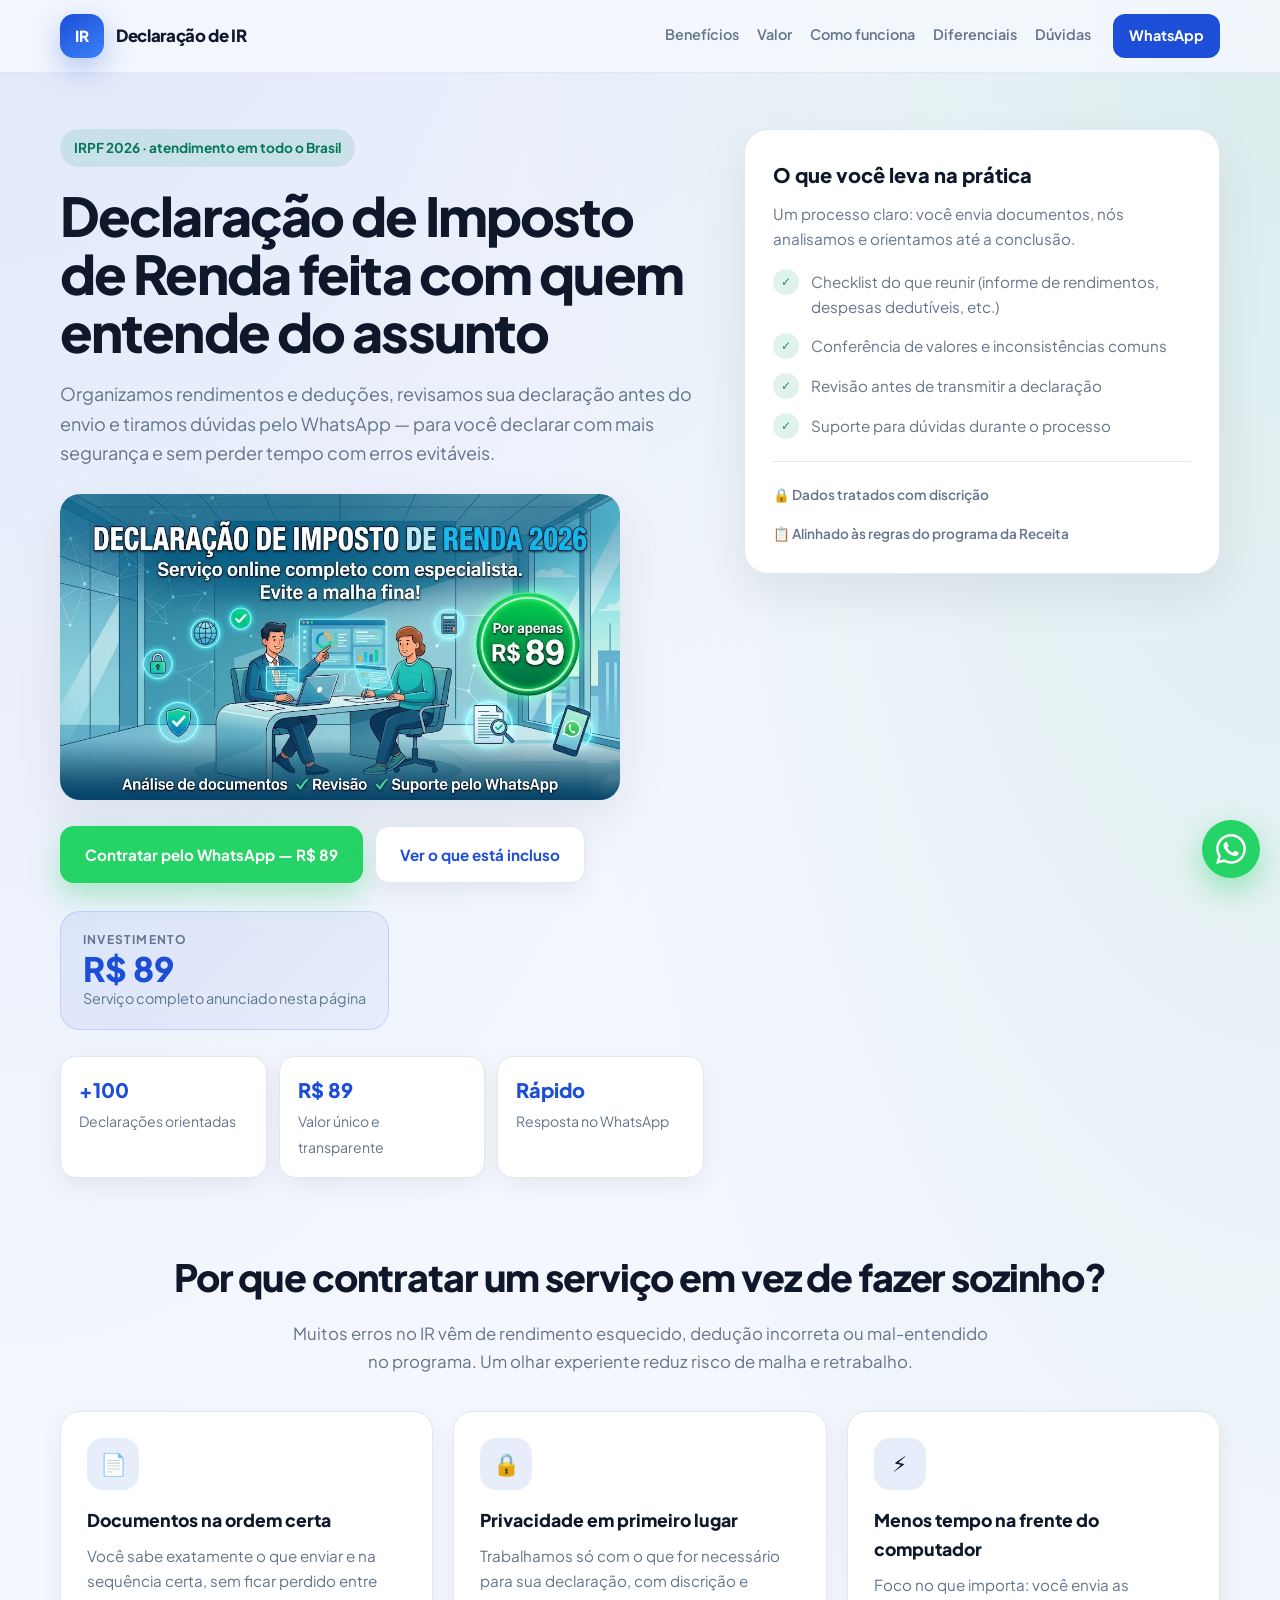
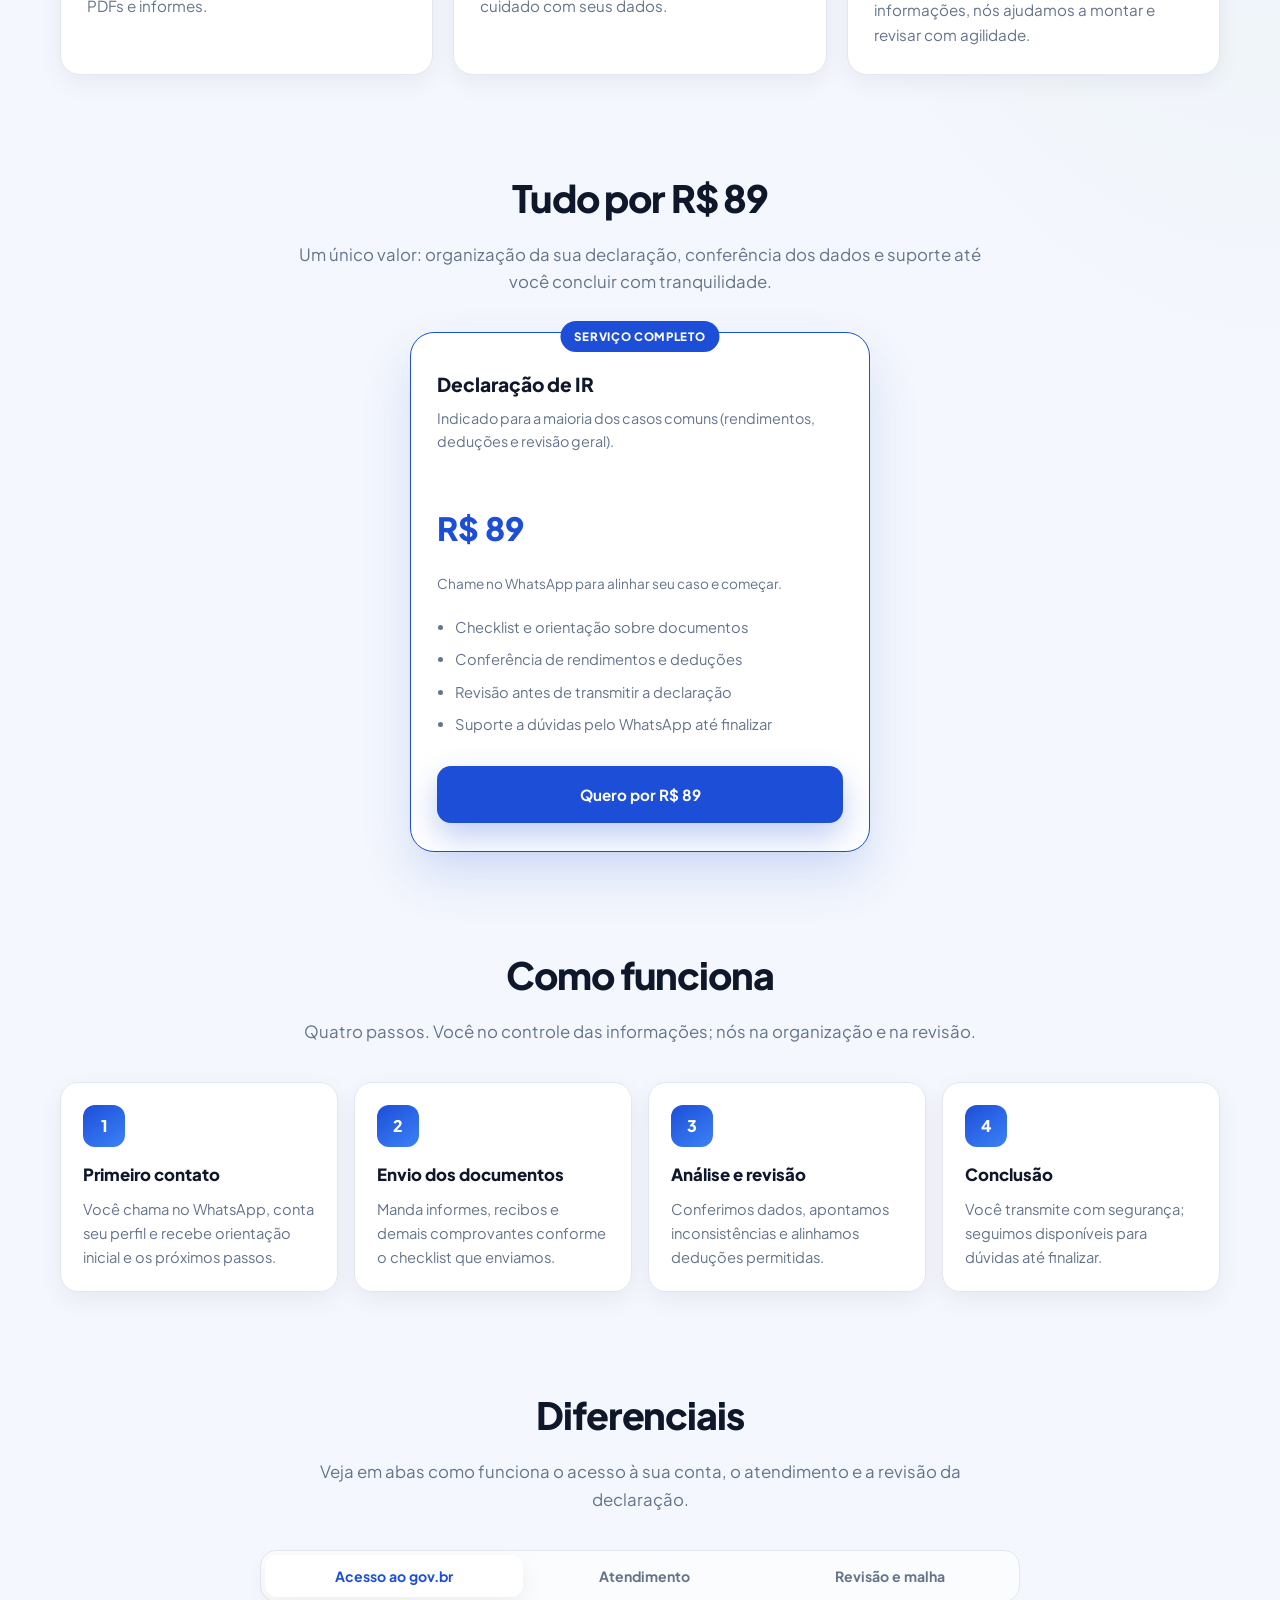
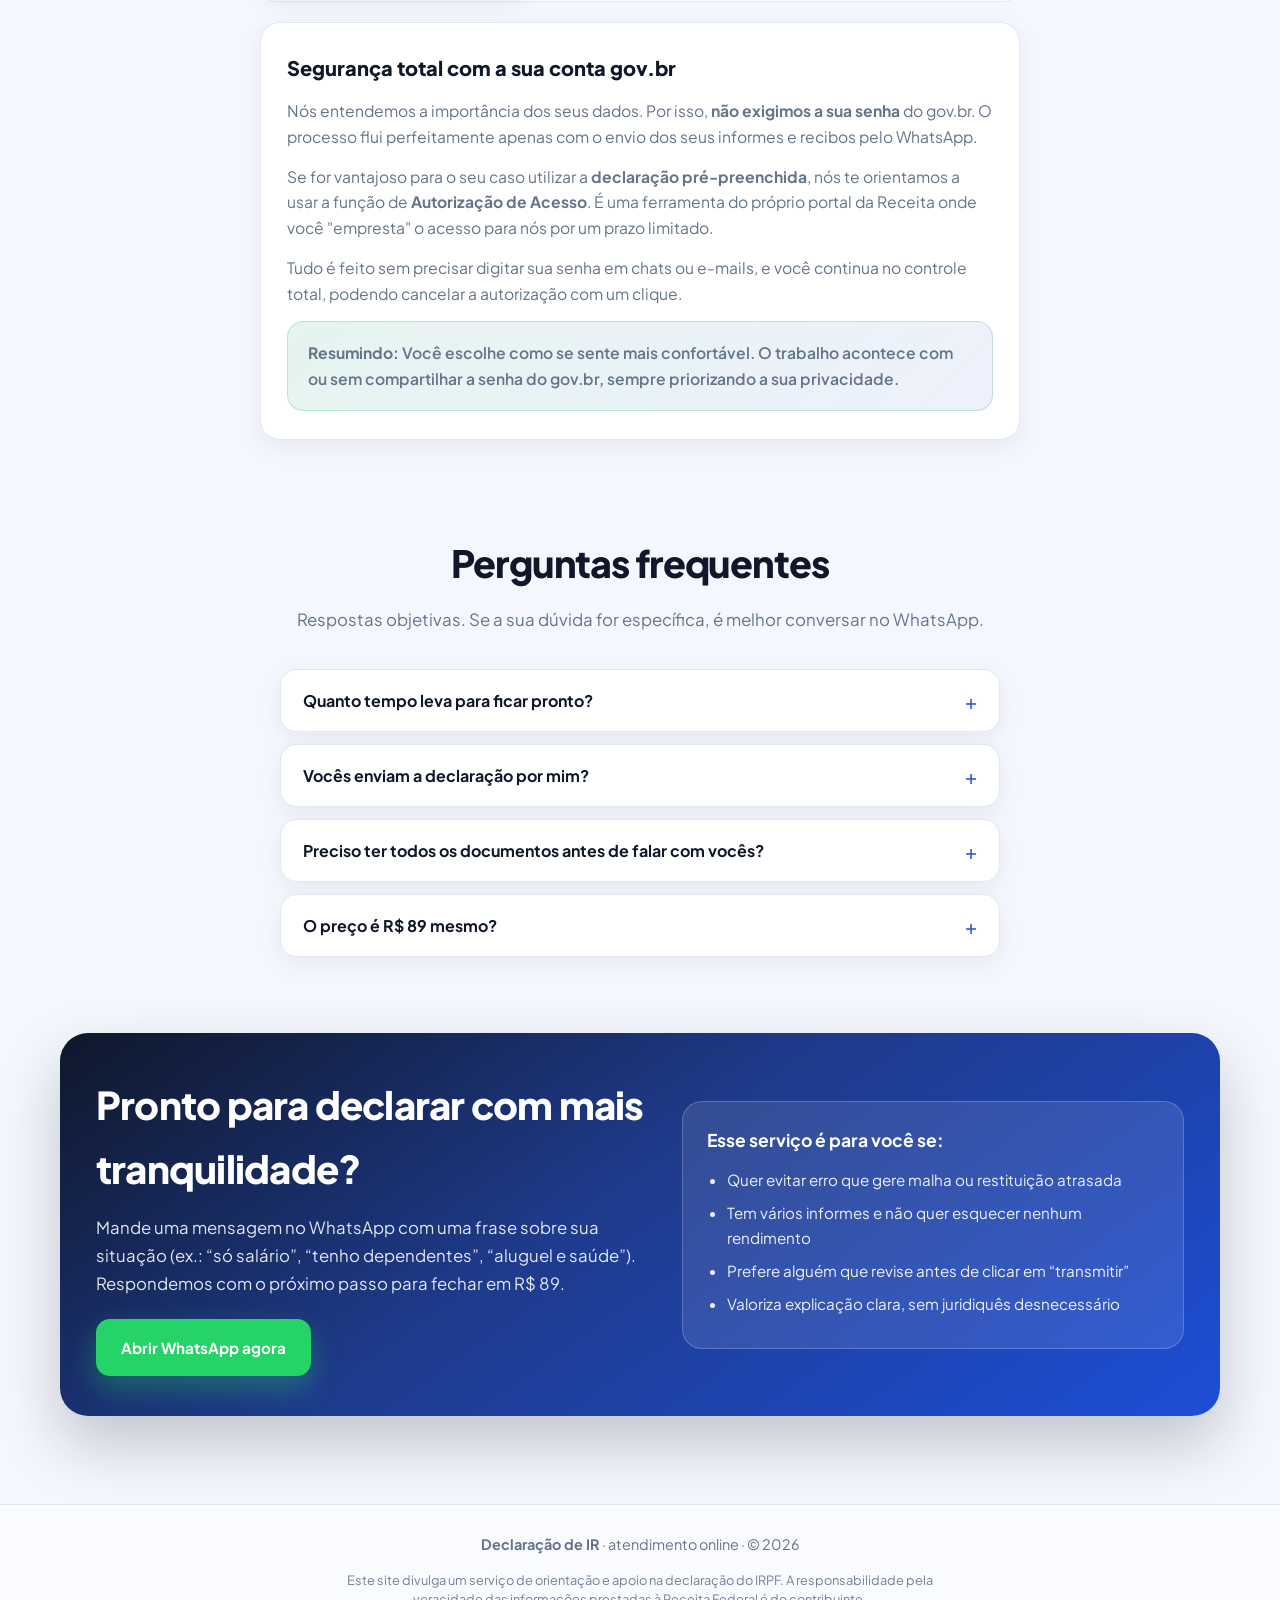
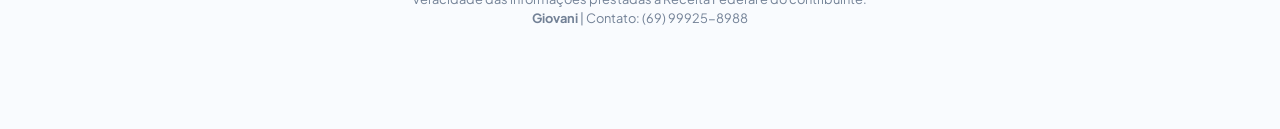
==== commit cc803519: "SEO: FAQ schema, WebSite, oferta BRL, OG/Twitter, imagem hero com alt Made-with: Cursor" ====
--- a/index.html
+++ b/index.html
@@ -4,21 +4,26 @@
   <meta charset="UTF-8" />
   <meta name="viewport" content="width=device-width, initial-scale=1.0" />
   <meta name="theme-color" content="#1d4ed8" />
-  <title>Declaração de Imposto de Renda 2026 | Serviço Online com Especialista</title>
-  <meta name="description" content="Declaração de IR por R$ 89: análise de documentos, revisão e suporte pelo WhatsApp. Atendimento em todo o Brasil." />
-  <meta name="keywords" content="declaração de imposto de renda, declaração IR, IRPF 2026, serviço declaração IR, ajuda imposto de renda, contador IR online" />
-  <meta name="robots" content="index, follow" />
+  <title>IRPF 2026: declaração de imposto de renda com especialista | R$ 89</title>
+  <meta name="description" content="Declaração de IRPF 2026 por R$ 89: conferência de rendimentos e deduções, revisão antes de transmitir e suporte no WhatsApp. Reduza risco de malha. Brasil inteiro." />
+  <meta name="robots" content="index, follow, max-image-preview:large, max-snippet:-1, max-video-preview:-1" />
+  <meta name="google-site-verification" content="uNihczvfZ5kMAi98OfK3_G2SwJGjaFWsbdZ4akEqGms" />
   <meta name="author" content="Declaração de IR" />
   <meta property="og:type" content="website" />
-  <meta property="og:title" content="Declaração de Imposto de Renda 2026 | Serviço Online" />
-  <meta property="og:description" content="Declaração de IR por R$ 89. Organização, revisão e suporte humano pelo WhatsApp." />
+  <meta property="og:site_name" content="Declaração de IR" />
+  <meta property="og:title" content="IRPF 2026: declaração de imposto de renda com especialista | R$ 89" />
+  <meta property="og:description" content="IRPF 2026 por R$ 89: organização, revisão antes de transmitir e suporte humano no WhatsApp. Atendimento em todo o Brasil." />
   <meta property="og:locale" content="pt_BR" />
-  <meta property="og:url" content="https://www.seusitedeir.com.br" />
-  <meta property="og:image" content="https://www.seusitedeir.com.br/imagem-capa.jpg" />
+  <meta property="og:url" content="https://declarafacil-irpf.vercel.app/" />
+  <meta property="og:image" content="https://declarafacil-irpf.vercel.app/imagem-capa.jpg" />
+  <meta property="og:image:width" content="1024" />
+  <meta property="og:image:height" content="559" />
+  <meta property="og:image:alt" content="Serviço de orientação e revisão da declaração de Imposto de Renda (IRPF) com atendimento online" />
   <meta name="twitter:card" content="summary_large_image" />
-  <meta name="twitter:title" content="Declaração de Imposto de Renda 2026 | Serviço Online" />
-  <meta name="twitter:description" content="Declaração de IR por R$ 89, com revisão e suporte pelo WhatsApp." />
-  <link rel="canonical" href="https://www.seusitedeir.com.br" />
+  <meta name="twitter:title" content="IRPF 2026: declaração de imposto de renda com especialista | R$ 89" />
+  <meta name="twitter:description" content="IRPF 2026 por R$ 89: revisão e suporte no WhatsApp. Atendimento em todo o Brasil." />
+  <meta name="twitter:image" content="https://declarafacil-irpf.vercel.app/imagem-capa.jpg" />
+  <link rel="canonical" href="https://declarafacil-irpf.vercel.app/" />
   
   <link rel="preconnect" href="https://fonts.googleapis.com" />
   <link rel="preconnect" href="https://fonts.gstatic.com" crossorigin />
@@ -26,20 +31,82 @@
   <script type="application/ld+json">
     {
       "@context": "https://schema.org",
-      "@type": "ProfessionalService",
-      "name": "Declaração de IR",
-      "description": "Serviço de orientação e apoio na declaração de imposto de renda (IRPF), com análise de documentos e revisão antes do envio.",
-      "areaServed": { "@type": "Country", "name": "Brasil" },
-      "availableLanguage": "pt-BR",
-      "url": "https://www.seusitedeir.com.br",
-      "priceRange": "R$89",
-      "contactPoint": {
-        "@type": "ContactPoint",
-        "contactType": "sales",
-        "telephone": "+5569999258988",
-        "availableLanguage": "pt-BR",
-        "areaServed": "BR"
-      }
+      "@graph": [
+        {
+          "@type": "ProfessionalService",
+          "@id": "https://declarafacil-irpf.vercel.app/#organization",
+          "name": "Declaração de IR",
+          "description": "Serviço de orientação e apoio na declaração de imposto de renda (IRPF 2026), com análise de documentos, conferência de rendimentos e deduções e revisão antes da transmissão à Receita Federal.",
+          "url": "https://declarafacil-irpf.vercel.app/",
+          "image": "https://declarafacil-irpf.vercel.app/imagem-capa.jpg",
+          "telephone": "+5569999258988",
+          "priceRange": "R$89",
+          "areaServed": { "@type": "Country", "name": "Brasil" },
+          "availableLanguage": "pt-BR",
+          "offers": {
+            "@type": "Offer",
+            "name": "Declaração de IR — serviço completo",
+            "price": "89.00",
+            "priceCurrency": "BRL",
+            "url": "https://declarafacil-irpf.vercel.app/#valor",
+            "availability": "https://schema.org/InStock"
+          },
+          "contactPoint": {
+            "@type": "ContactPoint",
+            "contactType": "sales",
+            "telephone": "+5569999258988",
+            "availableLanguage": "pt-BR",
+            "areaServed": "BR"
+          }
+        },
+        {
+          "@type": "WebSite",
+          "@id": "https://declarafacil-irpf.vercel.app/#website",
+          "url": "https://declarafacil-irpf.vercel.app/",
+          "name": "Declaração de IR — IRPF 2026",
+          "description": "Serviço online de declaração de imposto de renda (IRPF) com revisão e suporte pelo WhatsApp.",
+          "inLanguage": "pt-BR",
+          "publisher": { "@id": "https://declarafacil-irpf.vercel.app/#organization" }
+        },
+        {
+          "@type": "FAQPage",
+          "@id": "https://declarafacil-irpf.vercel.app/#faq",
+          "mainEntity": [
+            {
+              "@type": "Question",
+              "name": "Quanto tempo leva para ficar pronto?",
+              "acceptedAnswer": {
+                "@type": "Answer",
+                "text": "Depende de quanto rápido você envia os documentos e da complexidade do caso. Casos simples costumam ser resolvidos em poucos dias úteis após recebermos tudo. Na primeira conversa já estimamos um prazo."
+              }
+            },
+            {
+              "@type": "Question",
+              "name": "Vocês enviam a declaração por mim?",
+              "acceptedAnswer": {
+                "@type": "Answer",
+                "text": "O ideal é que a transmissão final seja feita por você, no seu ambiente seguro, após revisarmos juntos. Assim você mantém o controle da sua declaração. Orientamos cada passo."
+              }
+            },
+            {
+              "@type": "Question",
+              "name": "Preciso ter todos os documentos antes de falar com vocês?",
+              "acceptedAnswer": {
+                "@type": "Answer",
+                "text": "Não. Pode chamar mesmo se ainda estiver reunindo informes. Montamos a lista do que falta e você vai completando — evita esquecer algo importante."
+              }
+            },
+            {
+              "@type": "Question",
+              "name": "O preço é R$ 89 mesmo?",
+              "acceptedAnswer": {
+                "@type": "Answer",
+                "text": "Sim. Nesta página o serviço é divulgado por R$ 89. Na conversa confirmamos se o seu caso se enquadra nesse escopo; se houver algo muito fora do comum, combinamos antes de começar."
+              }
+            }
+          ]
+        }
+      ]
     }
   </script>
   <style>
@@ -227,6 +294,19 @@
       margin: 0 0 26px;
     }
 
+    .hero__visual {
+      margin: 0 0 26px;
+    }
+
+    .hero__visual img {
+      width: 100%;
+      max-width: 560px;
+      height: auto;
+      border-radius: var(--radius);
+      box-shadow: var(--shadow);
+      display: block;
+    }
+
     .price-highlight {
       display: inline-flex;
       flex-direction: column;
@@ -953,6 +1033,18 @@
             Organizamos rendimentos e deduções, revisamos sua declaração antes do envio e tiramos dúvidas pelo WhatsApp —
             para você declarar com mais segurança e sem perder tempo com erros evitáveis.
           </p>
+
+          <figure class="hero__visual">
+            <img
+              src="imagem-capa.jpg"
+              width="1024"
+              height="559"
+              alt="Orientação e revisão da declaração de Imposto de Renda IRPF com especialista — atendimento online em todo o Brasil"
+              decoding="async"
+              fetchpriority="high"
+              loading="eager"
+            />
+          </figure>
 
           <div class="hero__actions">
             <a class="btn btn--wa" href="https://wa.me/5569999258988?text=Ol%C3%A1%21%20Quero%20o%20servi%C3%A7o%20de%20declara%C3%A7%C3%A3o%20de%20IR%20por%20R%24%2089." target="_blank" rel="noopener noreferrer">
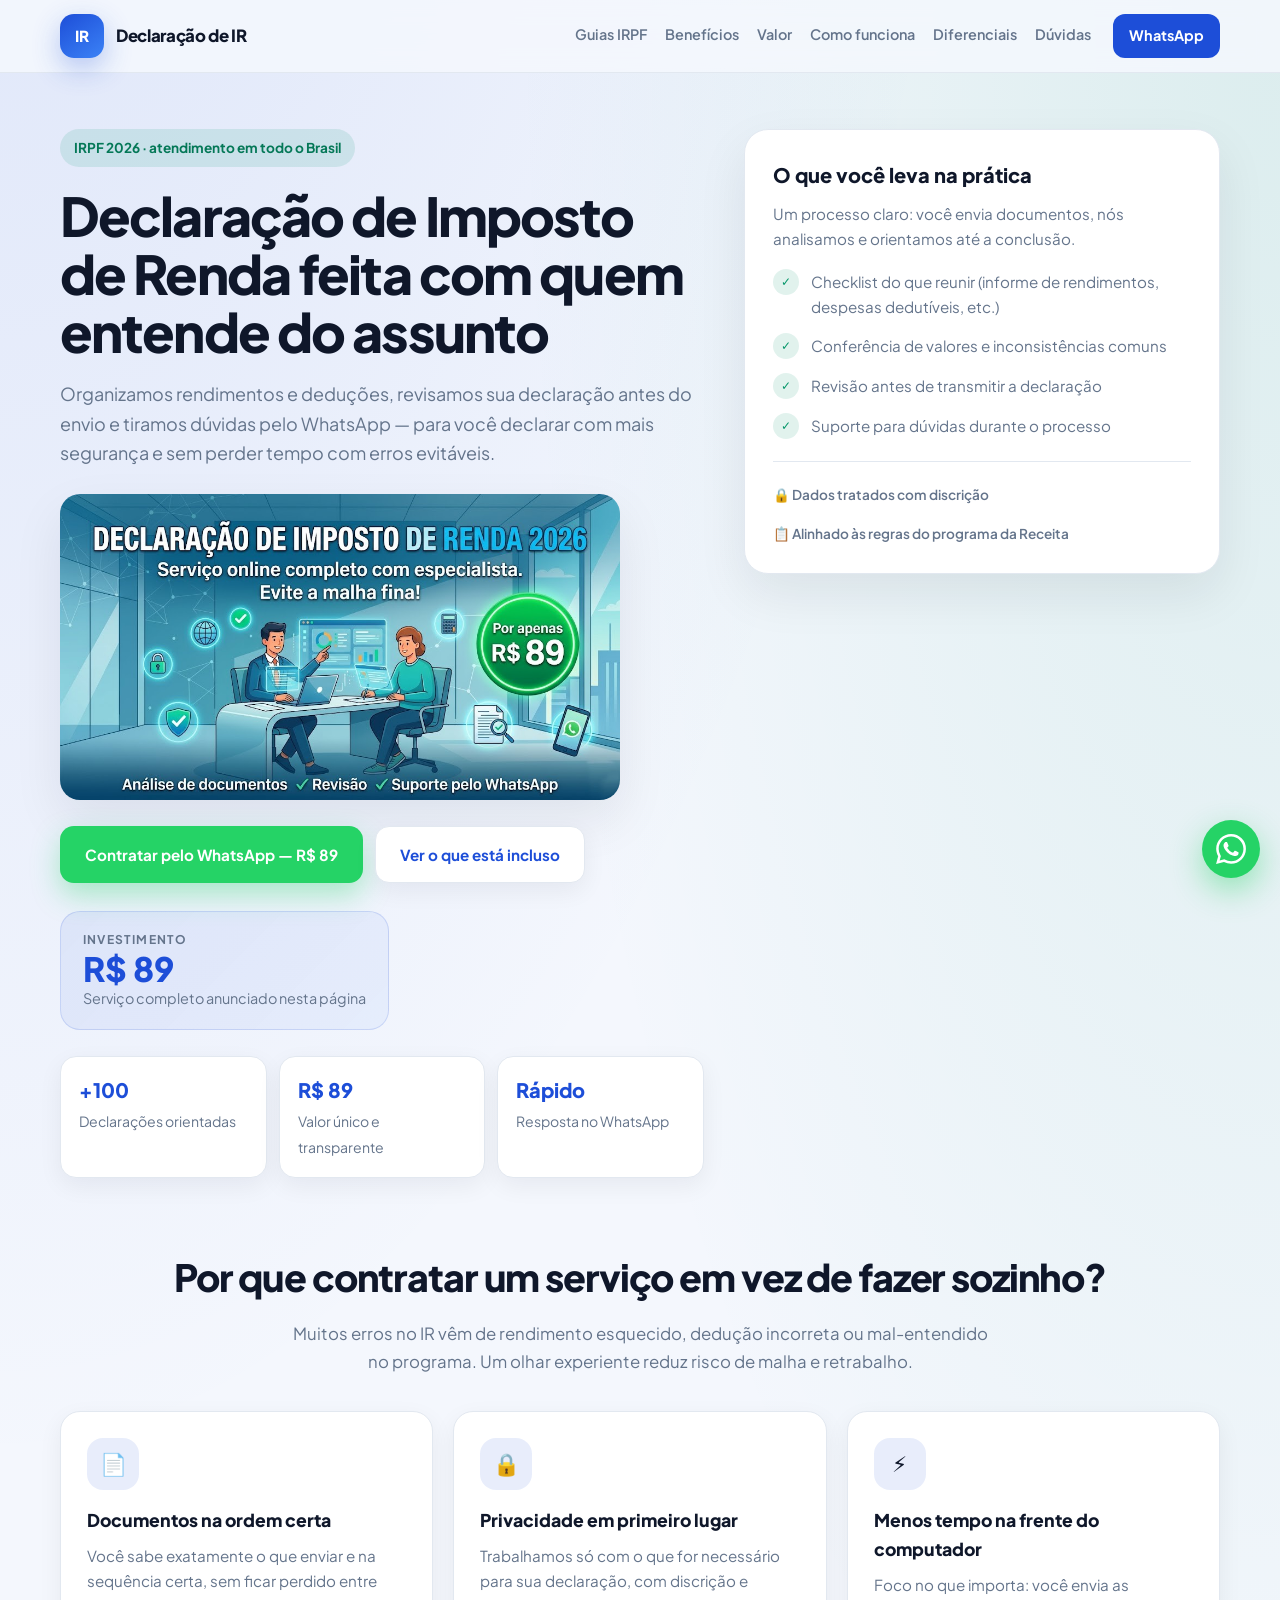
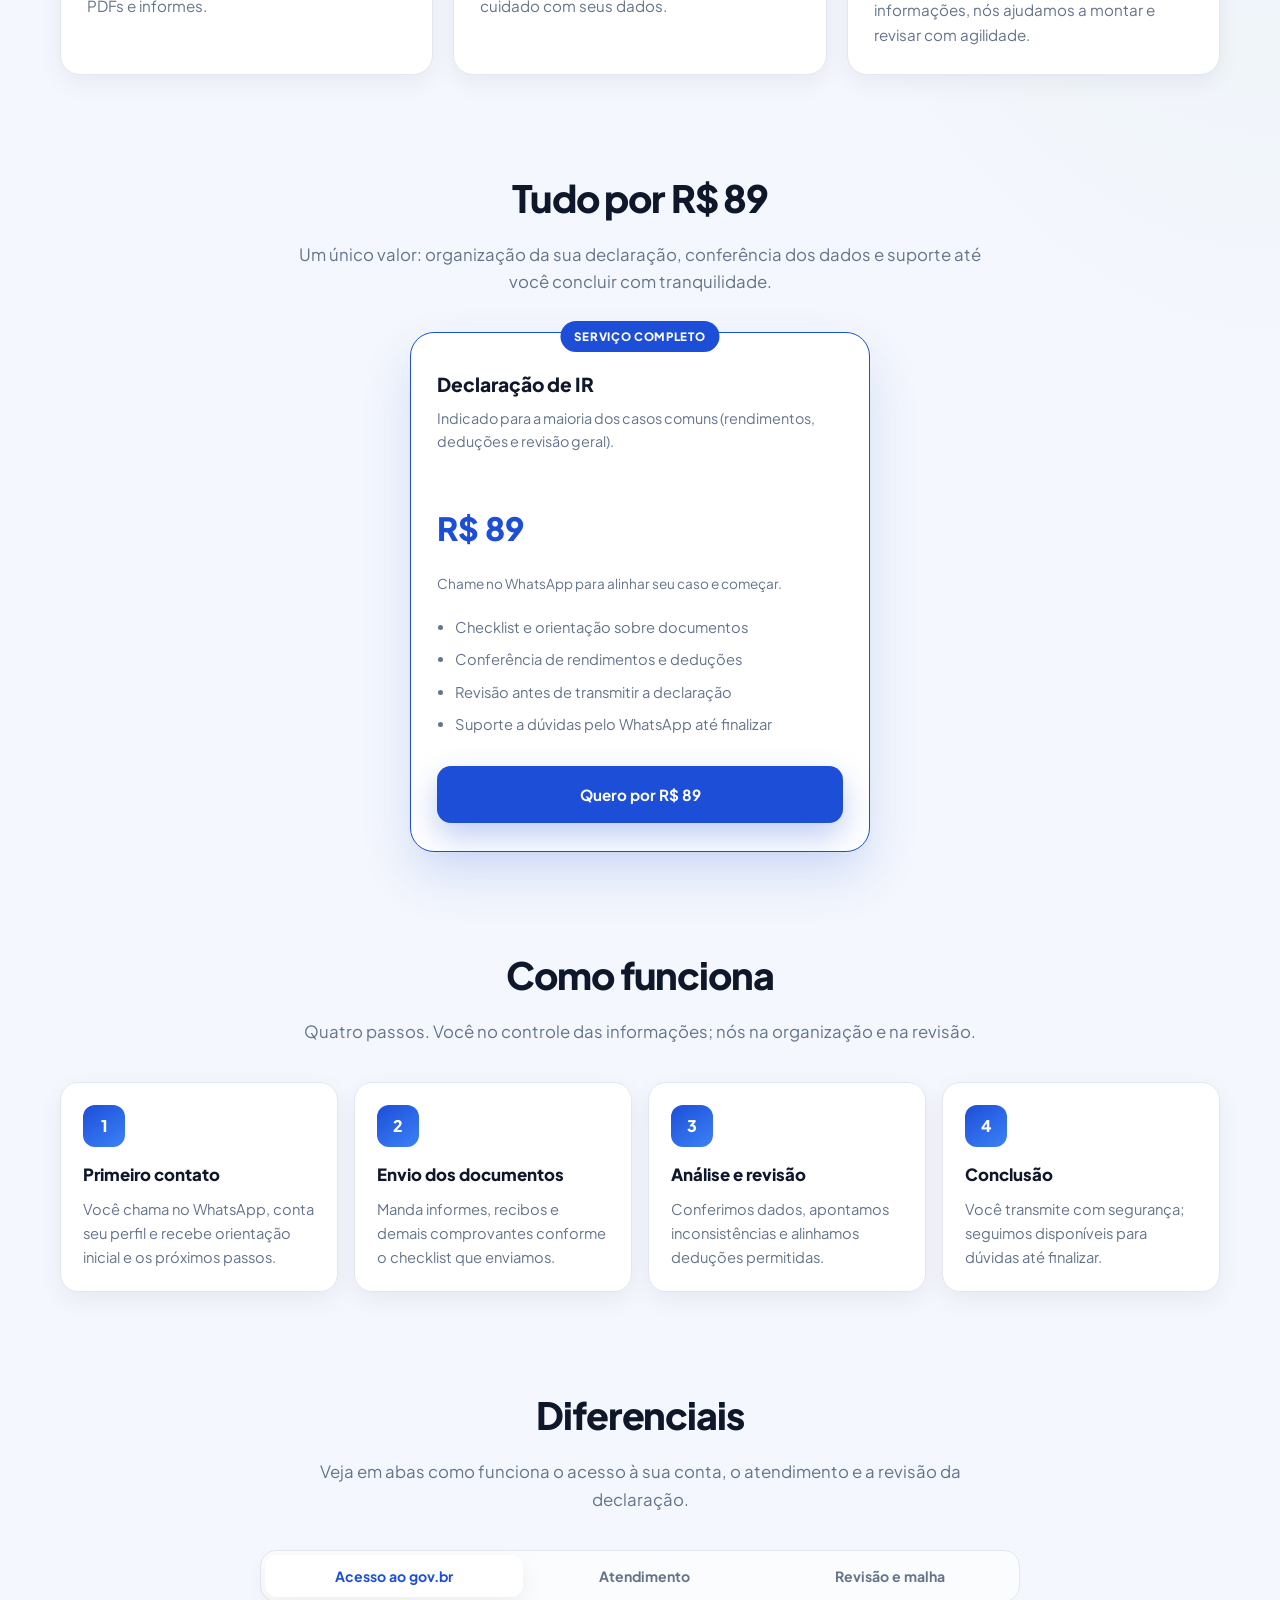
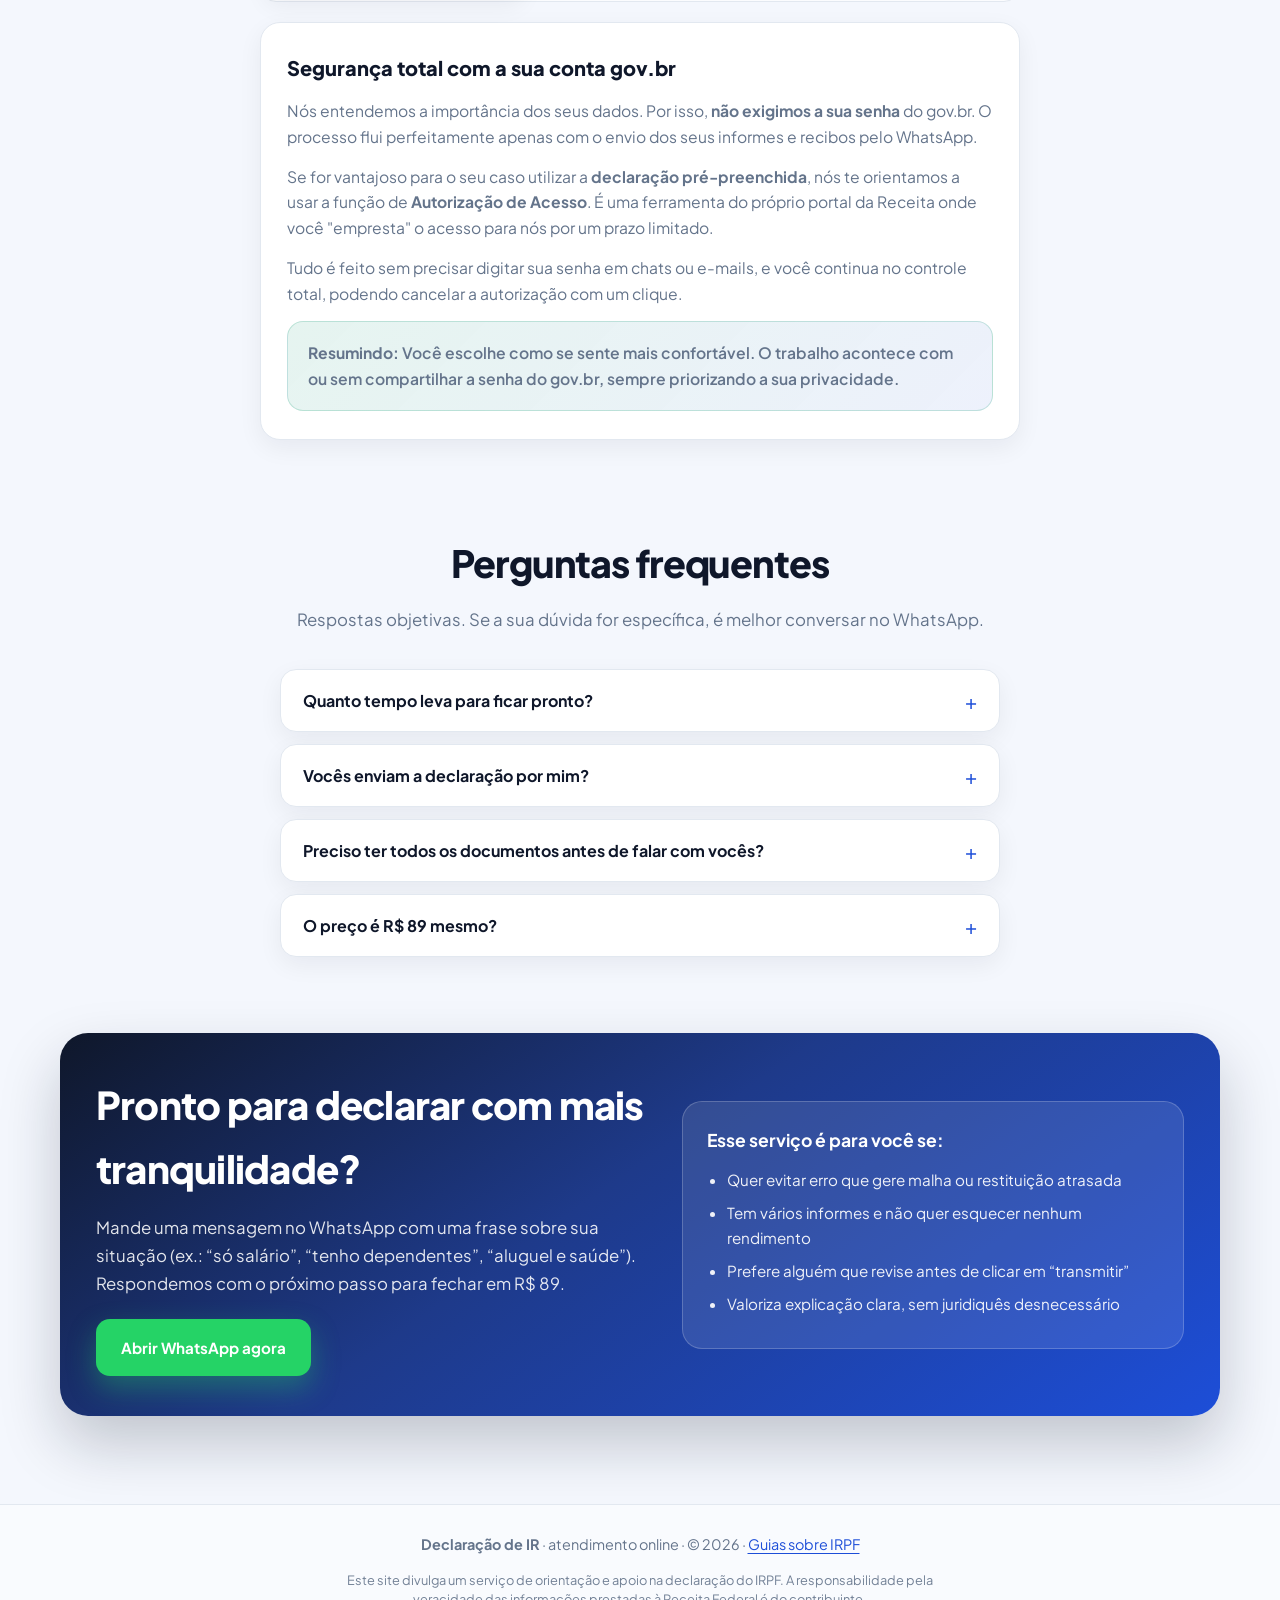
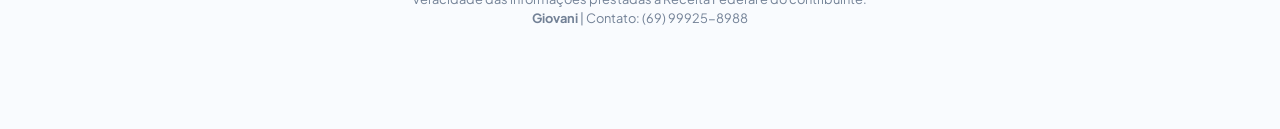
==== commit 2c276802: "Adiciona guias IRPF (legislação), pasta guias/, estilos.css compartilhado e sitemap Made-with: Curso" ====
--- a/index.html
+++ b/index.html
@@ -28,6 +28,7 @@
   <link rel="preconnect" href="https://fonts.googleapis.com" />
   <link rel="preconnect" href="https://fonts.gstatic.com" crossorigin />
   <link href="https://fonts.googleapis.com/css2?family=Plus+Jakarta+Sans:ital,wght@0,400;0,600;0,700;0,800;1,400&display=swap" rel="stylesheet" />
+  <link rel="stylesheet" href="estilos.css" />
   <script type="application/ld+json">
     {
       "@context": "https://schema.org",
@@ -109,910 +110,17 @@
       ]
     }
   </script>
-  <style>
-    :root {
-      --bg: #f4f7fd;
-      --surface: #ffffff;
-      --text: #0f172a;
-      --muted: #64748b;
-      --primary: #1d4ed8;
-      --primary-dark: #1e40af;
-      --accent: #059669;
-      --accent-soft: rgba(5, 150, 105, 0.12);
-      --border: #e2e8f0;
-      --shadow: 0 20px 50px rgba(15, 23, 42, 0.08);
-      --shadow-sm: 0 8px 24px rgba(15, 23, 42, 0.06);
-      --radius: 20px;
-      --max-width: 1160px;
-      --font: "Plus Jakarta Sans", system-ui, -apple-system, sans-serif;
-      --wa: #25d366;
-    }
-
-    * {
-      box-sizing: border-box;
-    }
-
-    html {
-      scroll-behavior: smooth;
-    }
-
-    @media (prefers-reduced-motion: reduce) {
-      html {
-        scroll-behavior: auto;
-      }
-      *,
-      *::before,
-      *::after {
-        animation-duration: 0.01ms !important;
-        transition-duration: 0.01ms !important;
-      }
-    }
-
-    body {
-      margin: 0;
-      font-family: var(--font);
-      color: var(--text);
-      background:
-        radial-gradient(ellipse 80% 50% at 0% -20%, rgba(29, 78, 216, 0.14), transparent),
-        radial-gradient(ellipse 60% 40% at 100% 0%, rgba(5, 150, 105, 0.1), transparent),
-        var(--bg);
-      line-height: 1.65;
-      font-size: 1rem;
-    }
-
-    main {
-      scroll-margin-top: 90px;
-    }
-
-    a {
-      text-decoration: none;
-      color: inherit;
-    }
-
-    .container {
-      width: min(100% - 32px, var(--max-width));
-      margin: 0 auto;
-    }
-
-    .header {
-      position: sticky;
-      top: 0;
-      z-index: 100;
-      backdrop-filter: blur(14px);
-      -webkit-backdrop-filter: blur(14px);
-      background: rgba(244, 247, 253, 0.88);
-      border-bottom: 1px solid var(--border);
-    }
-
-    .header__content {
-      display: flex;
-      align-items: center;
-      justify-content: space-between;
-      padding: 14px 0;
-      gap: 16px;
-      flex-wrap: wrap;
-    }
-
-    .brand {
-      display: flex;
-      align-items: center;
-      gap: 12px;
-      font-weight: 800;
-      font-size: 1.05rem;
-      letter-spacing: -0.02em;
-    }
-
-    .brand__logo {
-      width: 44px;
-      height: 44px;
-      border-radius: 14px;
-      background: linear-gradient(145deg, var(--primary), #3b82f6);
-      display: grid;
-      place-items: center;
-      color: #fff;
-      box-shadow: 0 10px 28px rgba(29, 78, 216, 0.3);
-      font-size: 0.95rem;
-      font-weight: 800;
-    }
-
-    .nav {
-      display: flex;
-      gap: 8px 18px;
-      color: var(--muted);
-      font-size: 0.9rem;
-      font-weight: 600;
-      flex-wrap: wrap;
-      align-items: center;
-      justify-content: flex-end;
-    }
-
-    .nav a {
-      padding: 6px 0;
-      border-bottom: 2px solid transparent;
-      transition: color 0.2s, border-color 0.2s;
-    }
-
-    .nav a:hover,
-    .nav a:focus-visible {
-      color: var(--primary);
-      border-bottom-color: rgba(29, 78, 216, 0.35);
-      outline: none;
-    }
-
-    .nav .nav__cta {
-      margin-left: 4px;
-      padding: 10px 16px;
-      border-radius: 12px;
-      background: var(--primary);
-      color: #fff;
-      border: none;
-      font-weight: 700;
-    }
-
-    .nav .nav__cta:hover {
-      background: var(--primary-dark);
-      color: #fff;
-      border-bottom-color: transparent;
-    }
-
-    .hero {
-      padding: 56px 0 40px;
-    }
-
-    .hero__grid {
-      display: grid;
-      grid-template-columns: 1.15fr 0.85fr;
-      gap: 40px;
-      align-items: start;
-    }
-
-    .badge {
-      display: inline-flex;
-      align-items: center;
-      gap: 8px;
-      padding: 8px 14px;
-      border-radius: 999px;
-      background: var(--accent-soft);
-      color: #047857;
-      font-weight: 700;
-      font-size: 0.85rem;
-      margin-bottom: 20px;
-    }
-
-    h1 {
-      margin: 0 0 18px;
-      font-size: clamp(2rem, 4.5vw, 3.35rem);
-      line-height: 1.08;
-      letter-spacing: -0.035em;
-      font-weight: 800;
-    }
-
-    .hero__text {
-      font-size: 1.125rem;
-      color: var(--muted);
-      max-width: 54ch;
-      margin: 0 0 26px;
-    }
-
-    .hero__visual {
-      margin: 0 0 26px;
-    }
-
-    .hero__visual img {
-      width: 100%;
-      max-width: 560px;
-      height: auto;
-      border-radius: var(--radius);
-      box-shadow: var(--shadow);
-      display: block;
-    }
-
-    .price-highlight {
-      display: inline-flex;
-      flex-direction: column;
-      gap: 2px;
-      padding: 18px 22px;
-      border-radius: var(--radius);
-      background: linear-gradient(135deg, rgba(29, 78, 216, 0.08), rgba(59, 130, 246, 0.06));
-      border: 1px solid rgba(29, 78, 216, 0.15);
-      margin-bottom: 26px;
-    }
-
-    .price-highlight__label {
-      font-size: 0.75rem;
-      font-weight: 700;
-      color: var(--muted);
-      text-transform: uppercase;
-      letter-spacing: 0.1em;
-    }
-
-    .price-highlight__value {
-      font-size: 2.1rem;
-      font-weight: 800;
-      color: var(--primary);
-      line-height: 1;
-    }
-
-    .price-highlight__note {
-      font-size: 0.9rem;
-      color: var(--muted);
-    }
-
-    .hero__actions {
-      display: flex;
-      flex-wrap: wrap;
-      gap: 12px;
-      margin-bottom: 28px;
-    }
-
-    .btn {
-      display: inline-flex;
-      align-items: center;
-      justify-content: center;
-      gap: 8px;
-      padding: 15px 24px;
-      border-radius: 14px;
-      font-weight: 700;
-      font-size: 0.95rem;
-      transition: transform 0.2s, box-shadow 0.2s, background 0.2s, border-color 0.2s;
-      border: 1px solid transparent;
-      cursor: pointer;
-      font-family: inherit;
-    }
-
-    .btn:focus-visible {
-      outline: 2px solid var(--primary);
-      outline-offset: 2px;
-    }
-
-    .btn--primary {
-      background: var(--primary);
-      color: #fff;
-      box-shadow: 0 14px 32px rgba(29, 78, 216, 0.28);
-    }
-
-    .btn--primary:hover {
-      background: var(--primary-dark);
-      transform: translateY(-2px);
-    }
-
-    .btn--secondary {
-      background: var(--surface);
-      color: var(--primary);
-      border-color: var(--border);
-      box-shadow: var(--shadow-sm);
-    }
-
-    .btn--secondary:hover {
-      border-color: var(--primary);
-      transform: translateY(-2px);
-    }
-
-    .btn--wa {
-      background: var(--wa);
-      color: #fff;
-      box-shadow: 0 12px 28px rgba(37, 211, 102, 0.35);
-    }
-
-    .btn--wa:hover {
-      filter: brightness(1.05);
-      transform: translateY(-2px);
-    }
-
-    .hero__stats {
-      display: grid;
-      grid-template-columns: repeat(3, minmax(0, 1fr));
-      gap: 12px;
-    }
-
-    .stat {
-      background: var(--surface);
-      border: 1px solid var(--border);
-      border-radius: 16px;
-      padding: 16px 18px;
-      box-shadow: var(--shadow-sm);
-    }
-
-    .stat strong {
-      display: block;
-      font-size: 1.25rem;
-      margin-bottom: 2px;
-      color: var(--primary);
-      font-weight: 800;
-    }
-
-    .stat span {
-      font-size: 0.88rem;
-      color: var(--muted);
-    }
-
-    .hero__card {
-      background: var(--surface);
-      border: 1px solid var(--border);
-      border-radius: 24px;
-      padding: 28px;
-      box-shadow: var(--shadow);
-      position: sticky;
-      top: 92px;
-    }
-
-    .card__title {
-      margin: 0 0 10px;
-      font-size: 1.25rem;
-      font-weight: 800;
-    }
-
-    .card__list {
-      list-style: none;
-      padding: 0;
-      margin: 18px 0 0;
-      display: grid;
-      gap: 14px;
-    }
-
-    .card__list li {
-      display: flex;
-      gap: 12px;
-      align-items: flex-start;
-      color: var(--muted);
-      font-size: 0.95rem;
-    }
-
-    .check {
-      width: 26px;
-      height: 26px;
-      border-radius: 999px;
-      background: var(--accent-soft);
-      color: var(--accent);
-      display: grid;
-      place-items: center;
-      font-weight: 800;
-      font-size: 0.75rem;
-      flex: 0 0 auto;
-    }
-
-    .trust-strip {
-      display: flex;
-      flex-wrap: wrap;
-      gap: 16px 28px;
-      margin-top: 22px;
-      padding-top: 22px;
-      border-top: 1px solid var(--border);
-      font-size: 0.85rem;
-      color: var(--muted);
-      font-weight: 600;
-    }
-
-    .trust-strip span {
-      display: inline-flex;
-      align-items: center;
-      gap: 8px;
-    }
-
-    .section {
-      padding: 28px 0 64px;
-      scroll-margin-top: 90px;
-    }
-
-    .section__header {
-      text-align: center;
-      margin-bottom: 36px;
-    }
-
-    .section__header h2 {
-      margin: 0 0 12px;
-      font-size: clamp(1.65rem, 3vw, 2.35rem);
-      font-weight: 800;
-      letter-spacing: -0.03em;
-    }
-
-    .section__header p {
-      margin: 0 auto;
-      max-width: 58ch;
-      color: var(--muted);
-      font-size: 1.05rem;
-    }
-
-    .features {
-      display: grid;
-      grid-template-columns: repeat(3, minmax(0, 1fr));
-      gap: 20px;
-    }
-
-    .feature {
-      background: var(--surface);
-      border: 1px solid var(--border);
-      border-radius: var(--radius);
-      padding: 26px;
-      box-shadow: var(--shadow-sm);
-      transition: box-shadow 0.25s, transform 0.25s;
-    }
-
-    .feature:hover {
-      box-shadow: var(--shadow);
-      transform: translateY(-2px);
-    }
-
-    .feature__icon {
-      width: 52px;
-      height: 52px;
-      border-radius: 16px;
-      display: grid;
-      place-items: center;
-      background: rgba(29, 78, 216, 0.1);
-      font-size: 1.35rem;
-      margin-bottom: 16px;
-    }
-
-    .feature h3 {
-      margin: 0 0 8px;
-      font-size: 1.1rem;
-      font-weight: 800;
-    }
-
-    .feature p {
-      margin: 0;
-      color: var(--muted);
-      font-size: 0.95rem;
-    }
-
-    .steps {
-      display: grid;
-      grid-template-columns: repeat(4, minmax(0, 1fr));
-      gap: 16px;
-    }
-
-    .step {
-      background: var(--surface);
-      border: 1px solid var(--border);
-      border-radius: 18px;
-      padding: 22px;
-      box-shadow: var(--shadow-sm);
-    }
-
-    .step__number {
-      width: 42px;
-      height: 42px;
-      border-radius: 12px;
-      background: linear-gradient(145deg, var(--primary), #3b82f6);
-      color: #fff;
-      display: grid;
-      place-items: center;
-      font-weight: 800;
-      margin-bottom: 14px;
-    }
-
-    .step h3 {
-      margin: 0 0 8px;
-      font-size: 1.05rem;
-      font-weight: 800;
-    }
-
-    .step p {
-      margin: 0;
-      color: var(--muted);
-      font-size: 0.92rem;
-    }
-
-    .plans {
-      display: grid;
-      grid-template-columns: repeat(3, minmax(0, 1fr));
-      gap: 20px;
-      align-items: stretch;
-    }
-
-    .plans--single {
-      grid-template-columns: 1fr;
-      max-width: 460px;
-      margin: 0 auto;
-    }
-
-    .plans--single .plan--featured {
-      transform: none;
-    }
-
-    .plan {
-      background: var(--surface);
-      border: 1px solid var(--border);
-      border-radius: 24px;
-      padding: 28px 26px;
-      box-shadow: var(--shadow-sm);
-      display: flex;
-      flex-direction: column;
-      position: relative;
-    }
-
-    .plan--featured {
-      border-color: var(--primary);
-      box-shadow: 0 24px 50px rgba(29, 78, 216, 0.15);
-      transform: scale(1.02);
-    }
-
-    .plan__tag {
-      position: absolute;
-      top: -12px;
-      left: 50%;
-      transform: translateX(-50%);
-      background: var(--primary);
-      color: #fff;
-      font-size: 0.72rem;
-      font-weight: 800;
-      text-transform: uppercase;
-      letter-spacing: 0.06em;
-      padding: 6px 14px;
-      border-radius: 999px;
-    }
-
-    .plan h3 {
-      margin: 8px 0 6px;
-      font-size: 1.2rem;
-      font-weight: 800;
-    }
-
-    .plan__for {
-      margin: 0 0 16px;
-      color: var(--muted);
-      font-size: 0.9rem;
-    }
-
-    .plan__price {
-      font-size: 2rem;
-      font-weight: 800;
-      color: var(--primary);
-      margin-bottom: 4px;
-    }
-
-    .plan__price small {
-      font-size: 1rem;
-      font-weight: 600;
-      color: var(--muted);
-    }
-
-    .plan__note {
-      font-size: 0.85rem;
-      color: var(--muted);
-      margin-bottom: 20px;
-    }
-
-    .plan ul {
-      margin: 0 0 22px;
-      padding-left: 1.1rem;
-      color: var(--muted);
-      font-size: 0.92rem;
-      flex: 1;
-    }
-
-    .plan ul li {
-      margin-bottom: 8px;
-    }
-
-    .faq {
-      max-width: 720px;
-      margin: 0 auto;
-    }
-
-    .faq-item {
-      border: 1px solid var(--border);
-      border-radius: 16px;
-      margin-bottom: 12px;
-      background: var(--surface);
-      overflow: hidden;
-      box-shadow: var(--shadow-sm);
-    }
-
-    .faq-item button {
-      width: 100%;
-      text-align: left;
-      padding: 18px 22px;
-      font-family: inherit;
-      font-size: 1rem;
-      font-weight: 700;
-      background: transparent;
-      border: none;
-      cursor: pointer;
-      display: flex;
-      align-items: center;
-      justify-content: space-between;
-      gap: 16px;
-      color: var(--text);
-    }
-
-    .faq-item button:focus-visible {
-      outline: 2px solid var(--primary);
-      outline-offset: -2px;
-    }
-
-    .faq-item button .faq__icon {
-      font-size: 1.25rem;
-      color: var(--primary);
-      font-weight: 400;
-      transition: transform 0.2s;
-      flex-shrink: 0;
-    }
-
-    .faq-item.is-open button .faq__icon {
-      transform: rotate(45deg);
-    }
-
-    .faq-item .faq__panel {
-      display: none;
-      padding: 0 22px 18px;
-      color: var(--muted);
-      font-size: 0.95rem;
-      line-height: 1.6;
-    }
-
-    .faq-item.is-open .faq__panel {
-      display: block;
-    }
-
-    .tabs-dif {
-      max-width: 760px;
-      margin: 0 auto;
-    }
-
-    .tabs-dif__list {
-      display: flex;
-      flex-wrap: wrap;
-      gap: 6px;
-      margin-bottom: 20px;
-      padding: 4px;
-      border-radius: 16px;
-      background: rgba(255, 255, 255, 0.7);
-      border: 1px solid var(--border);
-    }
-
-    .tabs-dif__tab {
-      flex: 1 1 auto;
-      min-width: min(100%, 140px);
-      padding: 12px 16px;
-      font-family: inherit;
-      font-weight: 700;
-      font-size: 0.88rem;
-      border: none;
-      border-radius: 12px;
-      background: transparent;
-      color: var(--muted);
-      cursor: pointer;
-      transition: background 0.2s, color 0.2s, box-shadow 0.2s;
-    }
-
-    .tabs-dif__tab:hover {
-      color: var(--primary);
-      background: rgba(29, 78, 216, 0.06);
-    }
-
-    .tabs-dif__tab:focus-visible {
-      outline: 2px solid var(--primary);
-      outline-offset: 2px;
-    }
-
-    .tabs-dif__tab[aria-selected="true"] {
-      color: var(--primary);
-      background: var(--surface);
-      box-shadow: var(--shadow-sm);
-    }
-
-    .tabs-dif__panel {
-      background: var(--surface);
-      border: 1px solid var(--border);
-      border-radius: var(--radius);
-      padding: 28px 26px;
-      box-shadow: var(--shadow-sm);
-      text-align: left;
-    }
-
-    .tabs-dif__panel h3 {
-      margin: 0 0 14px;
-      font-size: 1.25rem;
-      font-weight: 800;
-      color: var(--text);
-    }
-
-    .tabs-dif__panel p {
-      margin: 0 0 14px;
-      color: var(--muted);
-      font-size: 0.98rem;
-      line-height: 1.65;
-    }
-
-    .tabs-dif__panel p:last-child {
-      margin-bottom: 0;
-    }
-
-    .tabs-dif__panel ul {
-      margin: 0 0 14px;
-      padding-left: 1.25rem;
-      color: var(--muted);
-      font-size: 0.95rem;
-    }
-
-    .tabs-dif__panel li {
-      margin-bottom: 8px;
-    }
-
-    .tabs-dif__callout {
-      margin-top: 20px;
-      padding: 18px 20px;
-      border-radius: 16px;
-      background: linear-gradient(135deg, rgba(5, 150, 105, 0.1), rgba(29, 78, 216, 0.08));
-      border: 1px solid rgba(5, 150, 105, 0.2);
-      font-size: 0.95rem;
-      font-weight: 600;
-      color: #0f172a;
-      line-height: 1.55;
-    }
-
-    .cta {
-      padding: 0 0 88px;
-    }
-
-    .cta__box {
-      background: linear-gradient(145deg, #0f172a 0%, #1e3a8a 45%, #1d4ed8 100%);
-      color: #fff;
-      border-radius: 28px;
-      padding: 40px 36px;
-      box-shadow: 0 28px 60px rgba(15, 23, 42, 0.22);
-      display: grid;
-      grid-template-columns: 1.05fr 0.95fr;
-      gap: 32px;
-      align-items: center;
-    }
-
-    .cta__box h2 {
-      margin: 0 0 14px;
-      font-size: clamp(1.65rem, 3vw, 2.4rem);
-      font-weight: 800;
-      letter-spacing: -0.02em;
-    }
-
-    .cta__box > div > p {
-      color: rgba(255, 255, 255, 0.88);
-      margin: 0 0 22px;
-      font-size: 1.05rem;
-    }
-
-    .cta__panel {
-      background: rgba(255, 255, 255, 0.1);
-      border: 1px solid rgba(255, 255, 255, 0.2);
-      border-radius: 20px;
-      padding: 24px;
-    }
-
-    .cta__panel strong {
-      display: block;
-      font-size: 1.1rem;
-      margin-bottom: 12px;
-    }
-
-    .cta__panel ul {
-      margin: 0;
-      padding-left: 1.2rem;
-      color: rgba(255, 255, 255, 0.92);
-      font-size: 0.95rem;
-    }
-
-    .cta__panel li {
-      margin-bottom: 8px;
-    }
-
-    .footer {
-      padding: 28px 0 100px;
-      color: var(--muted);
-      font-size: 0.9rem;
-      text-align: center;
-      border-top: 1px solid var(--border);
-      background: rgba(255, 255, 255, 0.5);
-    }
-
-    .footer__disclaimer {
-      max-width: 640px;
-      margin: 14px auto 0;
-      font-size: 0.8rem;
-      line-height: 1.5;
-      opacity: 0.9;
-    }
-
-    .wa-float {
-      position: fixed;
-      right: 20px;
-      bottom: 22px;
-      z-index: 90;
-      width: 58px;
-      height: 58px;
-      border-radius: 999px;
-      background: var(--wa);
-      color: #fff;
-      display: grid;
-      place-items: center;
-      box-shadow: 0 12px 32px rgba(37, 211, 102, 0.45);
-      transition: transform 0.2s, box-shadow 0.2s;
-    }
-
-    .wa-float:hover {
-      transform: scale(1.06);
-      box-shadow: 0 16px 40px rgba(37, 211, 102, 0.5);
-    }
-
-    .wa-float:focus-visible {
-      outline: 3px solid #fff;
-      outline-offset: 3px;
-    }
-
-    .wa-float svg {
-      width: 30px;
-      height: 30px;
-      fill: currentColor;
-    }
-
-    @media (max-width: 960px) {
-      .hero__grid,
-      .cta__box {
-        grid-template-columns: 1fr;
-      }
-
-      .hero__card {
-        position: static;
-      }
-
-      .features,
-      .steps,
-      .plans:not(.plans--single) {
-        grid-template-columns: repeat(2, minmax(0, 1fr));
-      }
-
-      .hero {
-        padding-top: 40px;
-      }
-    }
-
-    @media (max-width: 640px) {
-      .header__content {
-        flex-direction: column;
-        align-items: stretch;
-      }
-
-      .nav {
-        justify-content: center;
-      }
-
-      .nav .nav__cta {
-        width: 100%;
-        text-align: center;
-        margin-left: 0;
-        margin-top: 4px;
-      }
-
-      .hero__stats,
-      .features,
-      .steps,
-      .plans:not(.plans--single) {
-        grid-template-columns: 1fr;
-      }
-
-      .hero__actions {
-        flex-direction: column;
-      }
-
-      .btn {
-        width: 100%;
-      }
-
-      .cta__box {
-        padding: 28px 22px;
-      }
-    }
-  </style>
 </head>
 <body>
   <header class="header">
     <div class="container header__content">
-      <a class="brand" href="#inicio" aria-label="Declaração de IR — voltar ao início">
+      <a class="brand" href="/" aria-label="Declaração de IR — voltar ao início">
         <span class="brand__logo" aria-hidden="true">IR</span>
         <span>Declaração de IR</span>
       </a>
 
       <nav class="nav" aria-label="Navegação principal">
+        <a href="/guias/">Guias IRPF</a>
         <a href="#beneficios">Benefícios</a>
         <a href="#valor">Valor</a>
         <a href="#como-funciona">Como funciona</a>
@@ -1387,7 +495,7 @@
 
   <footer class="footer">
     <div class="container">
-      <p style="margin: 0;"><strong>Declaração de IR</strong> · atendimento online · © 2026</p>
+      <p style="margin: 0;"><strong>Declaração de IR</strong> · atendimento online · © 2026 · <a href="/guias/">Guias sobre IRPF</a></p>
       <p class="footer__disclaimer">
         Este site divulga um serviço de orientação e apoio na declaração do IRPF. A responsabilidade pela veracidade das informações prestadas à Receita Federal é do contribuinte.<br>
         <strong>Giovani</strong> | Contato: (69) 99925-8988
--- a/estilos.css
+++ b/estilos.css
@@ -0,0 +1,1052 @@
+﻿:root {
+      --bg: #f4f7fd;
+      --surface: #ffffff;
+      --text: #0f172a;
+      --muted: #64748b;
+      --primary: #1d4ed8;
+      --primary-dark: #1e40af;
+      --accent: #059669;
+      --accent-soft: rgba(5, 150, 105, 0.12);
+      --border: #e2e8f0;
+      --shadow: 0 20px 50px rgba(15, 23, 42, 0.08);
+      --shadow-sm: 0 8px 24px rgba(15, 23, 42, 0.06);
+      --radius: 20px;
+      --max-width: 1160px;
+      --font: "Plus Jakarta Sans", system-ui, -apple-system, sans-serif;
+      --wa: #25d366;
+    }
+
+    * {
+      box-sizing: border-box;
+    }
+
+    html {
+      scroll-behavior: smooth;
+    }
+
+    @media (prefers-reduced-motion: reduce) {
+      html {
+        scroll-behavior: auto;
+      }
+      *,
+      *::before,
+      *::after {
+        animation-duration: 0.01ms !important;
+        transition-duration: 0.01ms !important;
+      }
+    }
+
+    body {
+      margin: 0;
+      font-family: var(--font);
+      color: var(--text);
+      background:
+        radial-gradient(ellipse 80% 50% at 0% -20%, rgba(29, 78, 216, 0.14), transparent),
+        radial-gradient(ellipse 60% 40% at 100% 0%, rgba(5, 150, 105, 0.1), transparent),
+        var(--bg);
+      line-height: 1.65;
+      font-size: 1rem;
+    }
+
+    main {
+      scroll-margin-top: 90px;
+    }
+
+    a {
+      text-decoration: none;
+      color: inherit;
+    }
+
+    .container {
+      width: min(100% - 32px, var(--max-width));
+      margin: 0 auto;
+    }
+
+    .header {
+      position: sticky;
+      top: 0;
+      z-index: 100;
+      backdrop-filter: blur(14px);
+      -webkit-backdrop-filter: blur(14px);
+      background: rgba(244, 247, 253, 0.88);
+      border-bottom: 1px solid var(--border);
+    }
+
+    .header__content {
+      display: flex;
+      align-items: center;
+      justify-content: space-between;
+      padding: 14px 0;
+      gap: 16px;
+      flex-wrap: wrap;
+    }
+
+    .brand {
+      display: flex;
+      align-items: center;
+      gap: 12px;
+      font-weight: 800;
+      font-size: 1.05rem;
+      letter-spacing: -0.02em;
+    }
+
+    .brand__logo {
+      width: 44px;
+      height: 44px;
+      border-radius: 14px;
+      background: linear-gradient(145deg, var(--primary), #3b82f6);
+      display: grid;
+      place-items: center;
+      color: #fff;
+      box-shadow: 0 10px 28px rgba(29, 78, 216, 0.3);
+      font-size: 0.95rem;
+      font-weight: 800;
+    }
+
+    .nav {
+      display: flex;
+      gap: 8px 18px;
+      color: var(--muted);
+      font-size: 0.9rem;
+      font-weight: 600;
+      flex-wrap: wrap;
+      align-items: center;
+      justify-content: flex-end;
+    }
+
+    .nav a {
+      padding: 6px 0;
+      border-bottom: 2px solid transparent;
+      transition: color 0.2s, border-color 0.2s;
+    }
+
+    .nav a:hover,
+    .nav a:focus-visible {
+      color: var(--primary);
+      border-bottom-color: rgba(29, 78, 216, 0.35);
+      outline: none;
+    }
+
+    .nav .nav__cta {
+      margin-left: 4px;
+      padding: 10px 16px;
+      border-radius: 12px;
+      background: var(--primary);
+      color: #fff;
+      border: none;
+      font-weight: 700;
+    }
+
+    .nav .nav__cta:hover {
+      background: var(--primary-dark);
+      color: #fff;
+      border-bottom-color: transparent;
+    }
+
+    .hero {
+      padding: 56px 0 40px;
+    }
+
+    .hero__grid {
+      display: grid;
+      grid-template-columns: 1.15fr 0.85fr;
+      gap: 40px;
+      align-items: start;
+    }
+
+    .badge {
+      display: inline-flex;
+      align-items: center;
+      gap: 8px;
+      padding: 8px 14px;
+      border-radius: 999px;
+      background: var(--accent-soft);
+      color: #047857;
+      font-weight: 700;
+      font-size: 0.85rem;
+      margin-bottom: 20px;
+    }
+
+    h1 {
+      margin: 0 0 18px;
+      font-size: clamp(2rem, 4.5vw, 3.35rem);
+      line-height: 1.08;
+      letter-spacing: -0.035em;
+      font-weight: 800;
+    }
+
+    .hero__text {
+      font-size: 1.125rem;
+      color: var(--muted);
+      max-width: 54ch;
+      margin: 0 0 26px;
+    }
+
+    .hero__visual {
+      margin: 0 0 26px;
+    }
+
+    .hero__visual img {
+      width: 100%;
+      max-width: 560px;
+      height: auto;
+      border-radius: var(--radius);
+      box-shadow: var(--shadow);
+      display: block;
+    }
+
+    .price-highlight {
+      display: inline-flex;
+      flex-direction: column;
+      gap: 2px;
+      padding: 18px 22px;
+      border-radius: var(--radius);
+      background: linear-gradient(135deg, rgba(29, 78, 216, 0.08), rgba(59, 130, 246, 0.06));
+      border: 1px solid rgba(29, 78, 216, 0.15);
+      margin-bottom: 26px;
+    }
+
+    .price-highlight__label {
+      font-size: 0.75rem;
+      font-weight: 700;
+      color: var(--muted);
+      text-transform: uppercase;
+      letter-spacing: 0.1em;
+    }
+
+    .price-highlight__value {
+      font-size: 2.1rem;
+      font-weight: 800;
+      color: var(--primary);
+      line-height: 1;
+    }
+
+    .price-highlight__note {
+      font-size: 0.9rem;
+      color: var(--muted);
+    }
+
+    .hero__actions {
+      display: flex;
+      flex-wrap: wrap;
+      gap: 12px;
+      margin-bottom: 28px;
+    }
+
+    .btn {
+      display: inline-flex;
+      align-items: center;
+      justify-content: center;
+      gap: 8px;
+      padding: 15px 24px;
+      border-radius: 14px;
+      font-weight: 700;
+      font-size: 0.95rem;
+      transition: transform 0.2s, box-shadow 0.2s, background 0.2s, border-color 0.2s;
+      border: 1px solid transparent;
+      cursor: pointer;
+      font-family: inherit;
+    }
+
+    .btn:focus-visible {
+      outline: 2px solid var(--primary);
+      outline-offset: 2px;
+    }
+
+    .btn--primary {
+      background: var(--primary);
+      color: #fff;
+      box-shadow: 0 14px 32px rgba(29, 78, 216, 0.28);
+    }
+
+    .btn--primary:hover {
+      background: var(--primary-dark);
+      transform: translateY(-2px);
+    }
+
+    .btn--secondary {
+      background: var(--surface);
+      color: var(--primary);
+      border-color: var(--border);
+      box-shadow: var(--shadow-sm);
+    }
+
+    .btn--secondary:hover {
+      border-color: var(--primary);
+      transform: translateY(-2px);
+    }
+
+    .btn--wa {
+      background: var(--wa);
+      color: #fff;
+      box-shadow: 0 12px 28px rgba(37, 211, 102, 0.35);
+    }
+
+    .btn--wa:hover {
+      filter: brightness(1.05);
+      transform: translateY(-2px);
+    }
+
+    .hero__stats {
+      display: grid;
+      grid-template-columns: repeat(3, minmax(0, 1fr));
+      gap: 12px;
+    }
+
+    .stat {
+      background: var(--surface);
+      border: 1px solid var(--border);
+      border-radius: 16px;
+      padding: 16px 18px;
+      box-shadow: var(--shadow-sm);
+    }
+
+    .stat strong {
+      display: block;
+      font-size: 1.25rem;
+      margin-bottom: 2px;
+      color: var(--primary);
+      font-weight: 800;
+    }
+
+    .stat span {
+      font-size: 0.88rem;
+      color: var(--muted);
+    }
+
+    .hero__card {
+      background: var(--surface);
+      border: 1px solid var(--border);
+      border-radius: 24px;
+      padding: 28px;
+      box-shadow: var(--shadow);
+      position: sticky;
+      top: 92px;
+    }
+
+    .card__title {
+      margin: 0 0 10px;
+      font-size: 1.25rem;
+      font-weight: 800;
+    }
+
+    .card__list {
+      list-style: none;
+      padding: 0;
+      margin: 18px 0 0;
+      display: grid;
+      gap: 14px;
+    }
+
+    .card__list li {
+      display: flex;
+      gap: 12px;
+      align-items: flex-start;
+      color: var(--muted);
+      font-size: 0.95rem;
+    }
+
+    .check {
+      width: 26px;
+      height: 26px;
+      border-radius: 999px;
+      background: var(--accent-soft);
+      color: var(--accent);
+      display: grid;
+      place-items: center;
+      font-weight: 800;
+      font-size: 0.75rem;
+      flex: 0 0 auto;
+    }
+
+    .trust-strip {
+      display: flex;
+      flex-wrap: wrap;
+      gap: 16px 28px;
+      margin-top: 22px;
+      padding-top: 22px;
+      border-top: 1px solid var(--border);
+      font-size: 0.85rem;
+      color: var(--muted);
+      font-weight: 600;
+    }
+
+    .trust-strip span {
+      display: inline-flex;
+      align-items: center;
+      gap: 8px;
+    }
+
+    .section {
+      padding: 28px 0 64px;
+      scroll-margin-top: 90px;
+    }
+
+    .section__header {
+      text-align: center;
+      margin-bottom: 36px;
+    }
+
+    .section__header h2 {
+      margin: 0 0 12px;
+      font-size: clamp(1.65rem, 3vw, 2.35rem);
+      font-weight: 800;
+      letter-spacing: -0.03em;
+    }
+
+    .section__header p {
+      margin: 0 auto;
+      max-width: 58ch;
+      color: var(--muted);
+      font-size: 1.05rem;
+    }
+
+    .features {
+      display: grid;
+      grid-template-columns: repeat(3, minmax(0, 1fr));
+      gap: 20px;
+    }
+
+    .feature {
+      background: var(--surface);
+      border: 1px solid var(--border);
+      border-radius: var(--radius);
+      padding: 26px;
+      box-shadow: var(--shadow-sm);
+      transition: box-shadow 0.25s, transform 0.25s;
+    }
+
+    .feature:hover {
+      box-shadow: var(--shadow);
+      transform: translateY(-2px);
+    }
+
+    .feature__icon {
+      width: 52px;
+      height: 52px;
+      border-radius: 16px;
+      display: grid;
+      place-items: center;
+      background: rgba(29, 78, 216, 0.1);
+      font-size: 1.35rem;
+      margin-bottom: 16px;
+    }
+
+    .feature h3 {
+      margin: 0 0 8px;
+      font-size: 1.1rem;
+      font-weight: 800;
+    }
+
+    .feature p {
+      margin: 0;
+      color: var(--muted);
+      font-size: 0.95rem;
+    }
+
+    .steps {
+      display: grid;
+      grid-template-columns: repeat(4, minmax(0, 1fr));
+      gap: 16px;
+    }
+
+    .step {
+      background: var(--surface);
+      border: 1px solid var(--border);
+      border-radius: 18px;
+      padding: 22px;
+      box-shadow: var(--shadow-sm);
+    }
+
+    .step__number {
+      width: 42px;
+      height: 42px;
+      border-radius: 12px;
+      background: linear-gradient(145deg, var(--primary), #3b82f6);
+      color: #fff;
+      display: grid;
+      place-items: center;
+      font-weight: 800;
+      margin-bottom: 14px;
+    }
+
+    .step h3 {
+      margin: 0 0 8px;
+      font-size: 1.05rem;
+      font-weight: 800;
+    }
+
+    .step p {
+      margin: 0;
+      color: var(--muted);
+      font-size: 0.92rem;
+    }
+
+    .plans {
+      display: grid;
+      grid-template-columns: repeat(3, minmax(0, 1fr));
+      gap: 20px;
+      align-items: stretch;
+    }
+
+    .plans--single {
+      grid-template-columns: 1fr;
+      max-width: 460px;
+      margin: 0 auto;
+    }
+
+    .plans--single .plan--featured {
+      transform: none;
+    }
+
+    .plan {
+      background: var(--surface);
+      border: 1px solid var(--border);
+      border-radius: 24px;
+      padding: 28px 26px;
+      box-shadow: var(--shadow-sm);
+      display: flex;
+      flex-direction: column;
+      position: relative;
+    }
+
+    .plan--featured {
+      border-color: var(--primary);
+      box-shadow: 0 24px 50px rgba(29, 78, 216, 0.15);
+      transform: scale(1.02);
+    }
+
+    .plan__tag {
+      position: absolute;
+      top: -12px;
+      left: 50%;
+      transform: translateX(-50%);
+      background: var(--primary);
+      color: #fff;
+      font-size: 0.72rem;
+      font-weight: 800;
+      text-transform: uppercase;
+      letter-spacing: 0.06em;
+      padding: 6px 14px;
+      border-radius: 999px;
+    }
+
+    .plan h3 {
+      margin: 8px 0 6px;
+      font-size: 1.2rem;
+      font-weight: 800;
+    }
+
+    .plan__for {
+      margin: 0 0 16px;
+      color: var(--muted);
+      font-size: 0.9rem;
+    }
+
+    .plan__price {
+      font-size: 2rem;
+      font-weight: 800;
+      color: var(--primary);
+      margin-bottom: 4px;
+    }
+
+    .plan__price small {
+      font-size: 1rem;
+      font-weight: 600;
+      color: var(--muted);
+    }
+
+    .plan__note {
+      font-size: 0.85rem;
+      color: var(--muted);
+      margin-bottom: 20px;
+    }
+
+    .plan ul {
+      margin: 0 0 22px;
+      padding-left: 1.1rem;
+      color: var(--muted);
+      font-size: 0.92rem;
+      flex: 1;
+    }
+
+    .plan ul li {
+      margin-bottom: 8px;
+    }
+
+    .faq {
+      max-width: 720px;
+      margin: 0 auto;
+    }
+
+    .faq-item {
+      border: 1px solid var(--border);
+      border-radius: 16px;
+      margin-bottom: 12px;
+      background: var(--surface);
+      overflow: hidden;
+      box-shadow: var(--shadow-sm);
+    }
+
+    .faq-item button {
+      width: 100%;
+      text-align: left;
+      padding: 18px 22px;
+      font-family: inherit;
+      font-size: 1rem;
+      font-weight: 700;
+      background: transparent;
+      border: none;
+      cursor: pointer;
+      display: flex;
+      align-items: center;
+      justify-content: space-between;
+      gap: 16px;
+      color: var(--text);
+    }
+
+    .faq-item button:focus-visible {
+      outline: 2px solid var(--primary);
+      outline-offset: -2px;
+    }
+
+    .faq-item button .faq__icon {
+      font-size: 1.25rem;
+      color: var(--primary);
+      font-weight: 400;
+      transition: transform 0.2s;
+      flex-shrink: 0;
+    }
+
+    .faq-item.is-open button .faq__icon {
+      transform: rotate(45deg);
+    }
+
+    .faq-item .faq__panel {
+      display: none;
+      padding: 0 22px 18px;
+      color: var(--muted);
+      font-size: 0.95rem;
+      line-height: 1.6;
+    }
+
+    .faq-item.is-open .faq__panel {
+      display: block;
+    }
+
+    .tabs-dif {
+      max-width: 760px;
+      margin: 0 auto;
+    }
+
+    .tabs-dif__list {
+      display: flex;
+      flex-wrap: wrap;
+      gap: 6px;
+      margin-bottom: 20px;
+      padding: 4px;
+      border-radius: 16px;
+      background: rgba(255, 255, 255, 0.7);
+      border: 1px solid var(--border);
+    }
+
+    .tabs-dif__tab {
+      flex: 1 1 auto;
+      min-width: min(100%, 140px);
+      padding: 12px 16px;
+      font-family: inherit;
+      font-weight: 700;
+      font-size: 0.88rem;
+      border: none;
+      border-radius: 12px;
+      background: transparent;
+      color: var(--muted);
+      cursor: pointer;
+      transition: background 0.2s, color 0.2s, box-shadow 0.2s;
+    }
+
+    .tabs-dif__tab:hover {
+      color: var(--primary);
+      background: rgba(29, 78, 216, 0.06);
+    }
+
+    .tabs-dif__tab:focus-visible {
+      outline: 2px solid var(--primary);
+      outline-offset: 2px;
+    }
+
+    .tabs-dif__tab[aria-selected="true"] {
+      color: var(--primary);
+      background: var(--surface);
+      box-shadow: var(--shadow-sm);
+    }
+
+    .tabs-dif__panel {
+      background: var(--surface);
+      border: 1px solid var(--border);
+      border-radius: var(--radius);
+      padding: 28px 26px;
+      box-shadow: var(--shadow-sm);
+      text-align: left;
+    }
+
+    .tabs-dif__panel h3 {
+      margin: 0 0 14px;
+      font-size: 1.25rem;
+      font-weight: 800;
+      color: var(--text);
+    }
+
+    .tabs-dif__panel p {
+      margin: 0 0 14px;
+      color: var(--muted);
+      font-size: 0.98rem;
+      line-height: 1.65;
+    }
+
+    .tabs-dif__panel p:last-child {
+      margin-bottom: 0;
+    }
+
+    .tabs-dif__panel ul {
+      margin: 0 0 14px;
+      padding-left: 1.25rem;
+      color: var(--muted);
+      font-size: 0.95rem;
+    }
+
+    .tabs-dif__panel li {
+      margin-bottom: 8px;
+    }
+
+    .tabs-dif__callout {
+      margin-top: 20px;
+      padding: 18px 20px;
+      border-radius: 16px;
+      background: linear-gradient(135deg, rgba(5, 150, 105, 0.1), rgba(29, 78, 216, 0.08));
+      border: 1px solid rgba(5, 150, 105, 0.2);
+      font-size: 0.95rem;
+      font-weight: 600;
+      color: #0f172a;
+      line-height: 1.55;
+    }
+
+    .cta {
+      padding: 0 0 88px;
+    }
+
+    .cta__box {
+      background: linear-gradient(145deg, #0f172a 0%, #1e3a8a 45%, #1d4ed8 100%);
+      color: #fff;
+      border-radius: 28px;
+      padding: 40px 36px;
+      box-shadow: 0 28px 60px rgba(15, 23, 42, 0.22);
+      display: grid;
+      grid-template-columns: 1.05fr 0.95fr;
+      gap: 32px;
+      align-items: center;
+    }
+
+    .cta__box h2 {
+      margin: 0 0 14px;
+      font-size: clamp(1.65rem, 3vw, 2.4rem);
+      font-weight: 800;
+      letter-spacing: -0.02em;
+    }
+
+    .cta__box > div > p {
+      color: rgba(255, 255, 255, 0.88);
+      margin: 0 0 22px;
+      font-size: 1.05rem;
+    }
+
+    .cta__panel {
+      background: rgba(255, 255, 255, 0.1);
+      border: 1px solid rgba(255, 255, 255, 0.2);
+      border-radius: 20px;
+      padding: 24px;
+    }
+
+    .cta__panel strong {
+      display: block;
+      font-size: 1.1rem;
+      margin-bottom: 12px;
+    }
+
+    .cta__panel ul {
+      margin: 0;
+      padding-left: 1.2rem;
+      color: rgba(255, 255, 255, 0.92);
+      font-size: 0.95rem;
+    }
+
+    .cta__panel li {
+      margin-bottom: 8px;
+    }
+
+    .footer {
+      padding: 28px 0 100px;
+      color: var(--muted);
+      font-size: 0.9rem;
+      text-align: center;
+      border-top: 1px solid var(--border);
+      background: rgba(255, 255, 255, 0.5);
+    }
+
+    .footer__disclaimer {
+      max-width: 640px;
+      margin: 14px auto 0;
+      font-size: 0.8rem;
+      line-height: 1.5;
+      opacity: 0.9;
+    }
+
+    .footer a {
+      color: var(--primary);
+      text-decoration: underline;
+      text-underline-offset: 3px;
+    }
+
+    .footer a:hover {
+      color: var(--primary-dark);
+    }
+
+    .wa-float {
+      position: fixed;
+      right: 20px;
+      bottom: 22px;
+      z-index: 90;
+      width: 58px;
+      height: 58px;
+      border-radius: 999px;
+      background: var(--wa);
+      color: #fff;
+      display: grid;
+      place-items: center;
+      box-shadow: 0 12px 32px rgba(37, 211, 102, 0.45);
+      transition: transform 0.2s, box-shadow 0.2s;
+    }
+
+    .wa-float:hover {
+      transform: scale(1.06);
+      box-shadow: 0 16px 40px rgba(37, 211, 102, 0.5);
+    }
+
+    .wa-float:focus-visible {
+      outline: 3px solid #fff;
+      outline-offset: 3px;
+    }
+
+    .wa-float svg {
+      width: 30px;
+      height: 30px;
+      fill: currentColor;
+    }
+
+    @media (max-width: 960px) {
+      .hero__grid,
+      .cta__box {
+        grid-template-columns: 1fr;
+      }
+
+      .hero__card {
+        position: static;
+      }
+
+      .features,
+      .steps,
+      .plans:not(.plans--single) {
+        grid-template-columns: repeat(2, minmax(0, 1fr));
+      }
+
+      .hero {
+        padding-top: 40px;
+      }
+    }
+
+    @media (max-width: 640px) {
+      .header__content {
+        flex-direction: column;
+        align-items: stretch;
+      }
+
+      .nav {
+        justify-content: center;
+      }
+
+      .nav .nav__cta {
+        width: 100%;
+        text-align: center;
+        margin-left: 0;
+        margin-top: 4px;
+      }
+
+      .hero__stats,
+      .features,
+      .steps,
+      .plans:not(.plans--single) {
+        grid-template-columns: 1fr;
+      }
+
+      .hero__actions {
+        flex-direction: column;
+      }
+
+      .btn {
+        width: 100%;
+      }
+
+      .cta__box {
+        padding: 28px 22px;
+      }
+    }
+
+    /* Páginas guia (conteúdo jurídico/informativo) */
+    .page-main {
+      padding: 28px 0 72px;
+    }
+
+    .breadcrumb {
+      font-size: 0.875rem;
+      color: var(--muted);
+      margin: 0 0 20px;
+      max-width: 820px;
+      margin-left: auto;
+      margin-right: auto;
+    }
+
+    .breadcrumb a {
+      color: var(--primary);
+      text-decoration: underline;
+      text-underline-offset: 3px;
+    }
+
+    .breadcrumb span {
+      color: var(--text);
+      font-weight: 600;
+    }
+
+    .article {
+      background: var(--surface);
+      border: 1px solid var(--border);
+      border-radius: var(--radius);
+      padding: 36px 32px;
+      box-shadow: var(--shadow-sm);
+      max-width: 820px;
+      margin: 0 auto;
+    }
+
+    .article h1 {
+      margin: 0 0 16px;
+      font-size: clamp(1.75rem, 3.2vw, 2.35rem);
+      line-height: 1.15;
+      letter-spacing: -0.03em;
+      font-weight: 800;
+    }
+
+    .article .lead {
+      font-size: 1.1rem;
+      color: var(--muted);
+      margin: 0 0 28px;
+      line-height: 1.65;
+    }
+
+    .article > h2 {
+      margin: 2rem 0 12px;
+      font-size: 1.2rem;
+      font-weight: 800;
+      color: var(--text);
+      letter-spacing: -0.02em;
+    }
+
+    .article p,
+    .article li {
+      color: var(--muted);
+      font-size: 0.98rem;
+      line-height: 1.7;
+    }
+
+    .article p {
+      margin: 0 0 14px;
+    }
+
+    .article ul,
+    .article ol {
+      margin: 0 0 18px;
+      padding-left: 1.35rem;
+    }
+
+    .article li {
+      margin-bottom: 8px;
+    }
+
+    .article a {
+      color: var(--primary);
+      text-decoration: underline;
+      text-underline-offset: 3px;
+    }
+
+    .article a:hover {
+      color: var(--primary-dark);
+    }
+
+    .legal-box {
+      margin: 24px 0;
+      padding: 18px 20px;
+      border-radius: 16px;
+      background: rgba(29, 78, 216, 0.06);
+      border: 1px solid rgba(29, 78, 216, 0.15);
+      font-size: 0.9rem;
+      color: var(--text);
+      line-height: 1.6;
+    }
+
+    .legal-box strong {
+      display: block;
+      margin-bottom: 8px;
+      font-size: 0.95rem;
+    }
+
+    .guide-grid {
+      display: grid;
+      gap: 16px;
+      grid-template-columns: repeat(auto-fill, minmax(260px, 1fr));
+      max-width: 900px;
+      margin: 28px auto 0;
+    }
+
+    .guide-card {
+      display: block;
+      background: var(--surface);
+      border: 1px solid var(--border);
+      border-radius: 18px;
+      padding: 22px 20px;
+      box-shadow: var(--shadow-sm);
+      transition: box-shadow 0.2s, transform 0.2s;
+      text-decoration: none !important;
+      color: inherit !important;
+    }
+
+    .guide-card:hover {
+      box-shadow: var(--shadow);
+      transform: translateY(-2px);
+    }
+
+    .guide-card h2 {
+      margin: 0 0 8px;
+      font-size: 1.05rem;
+      font-weight: 800;
+      color: var(--primary);
+    }
+
+    .guide-card p {
+      margin: 0;
+      font-size: 0.9rem;
+      color: var(--muted);
+      line-height: 1.55;
+    }
+
+    .nav__sub {
+      font-size: 0.8rem;
+      opacity: 0.95;
+    }
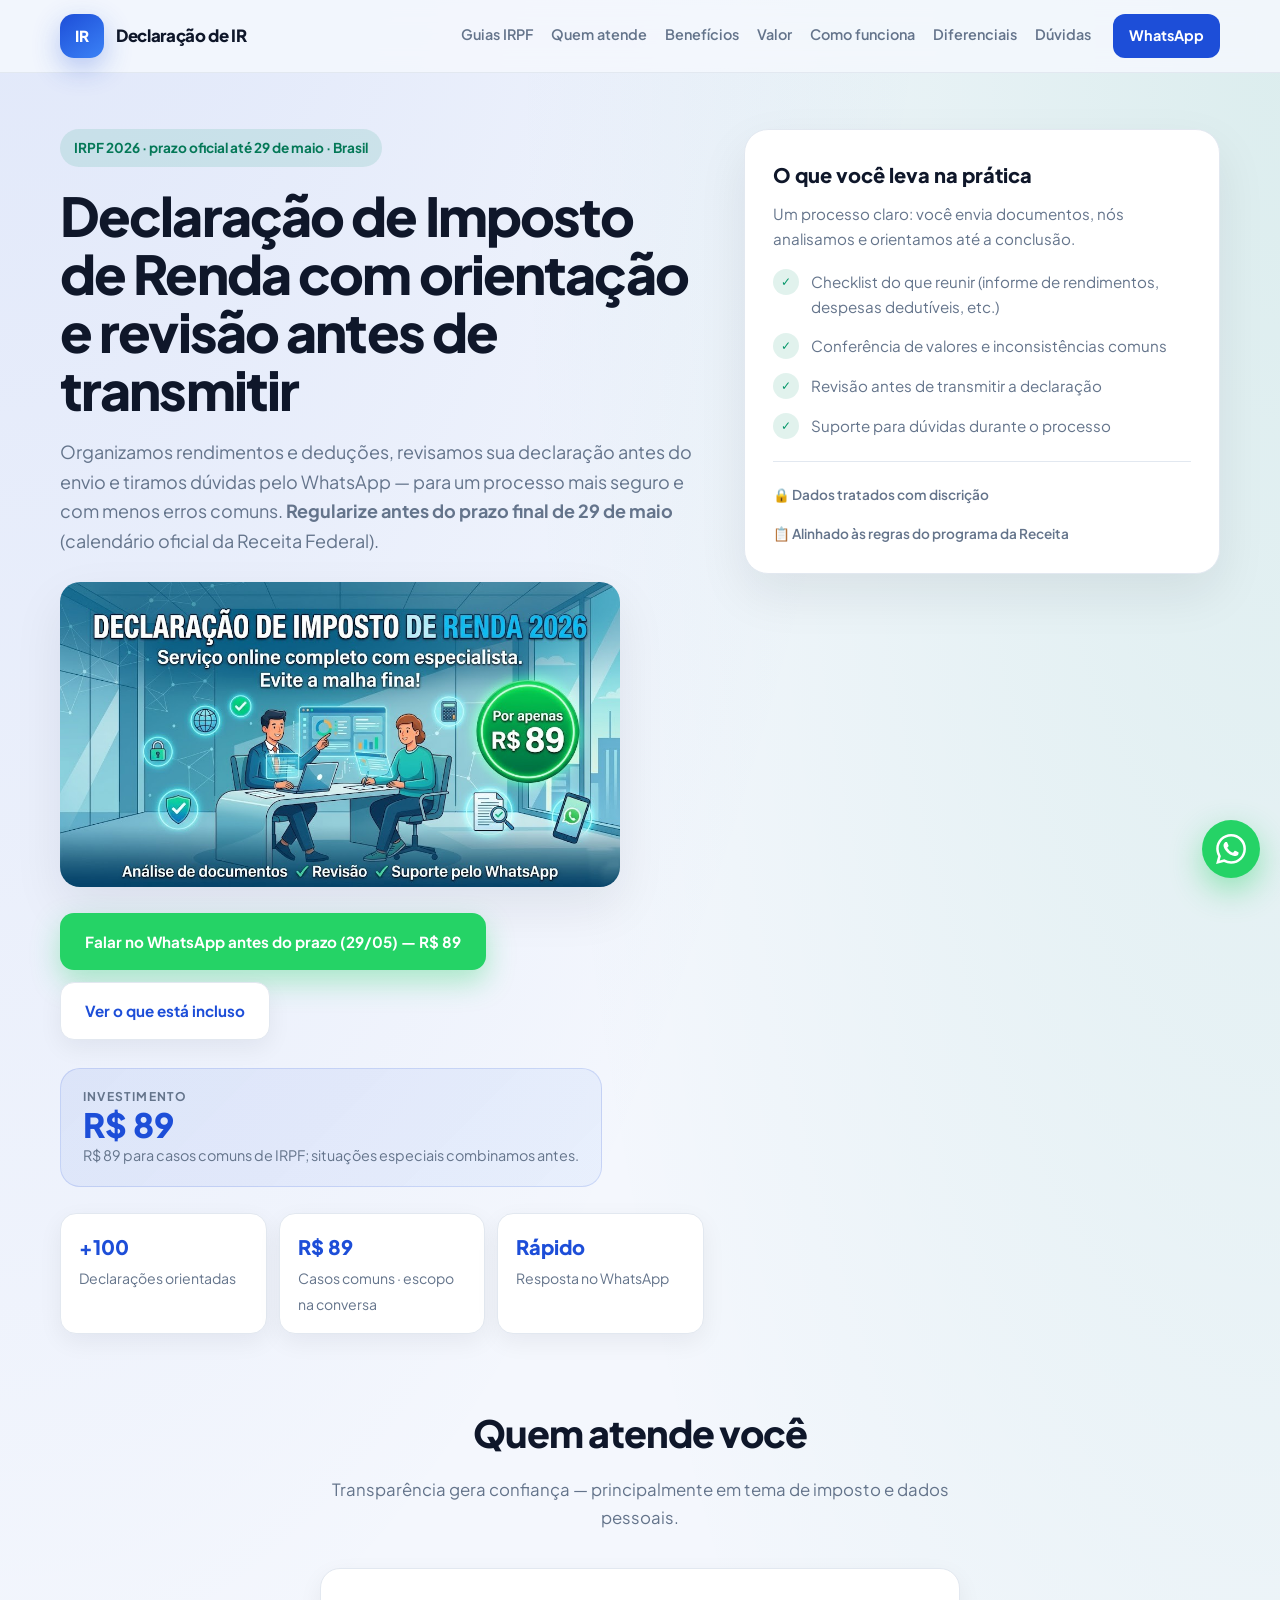
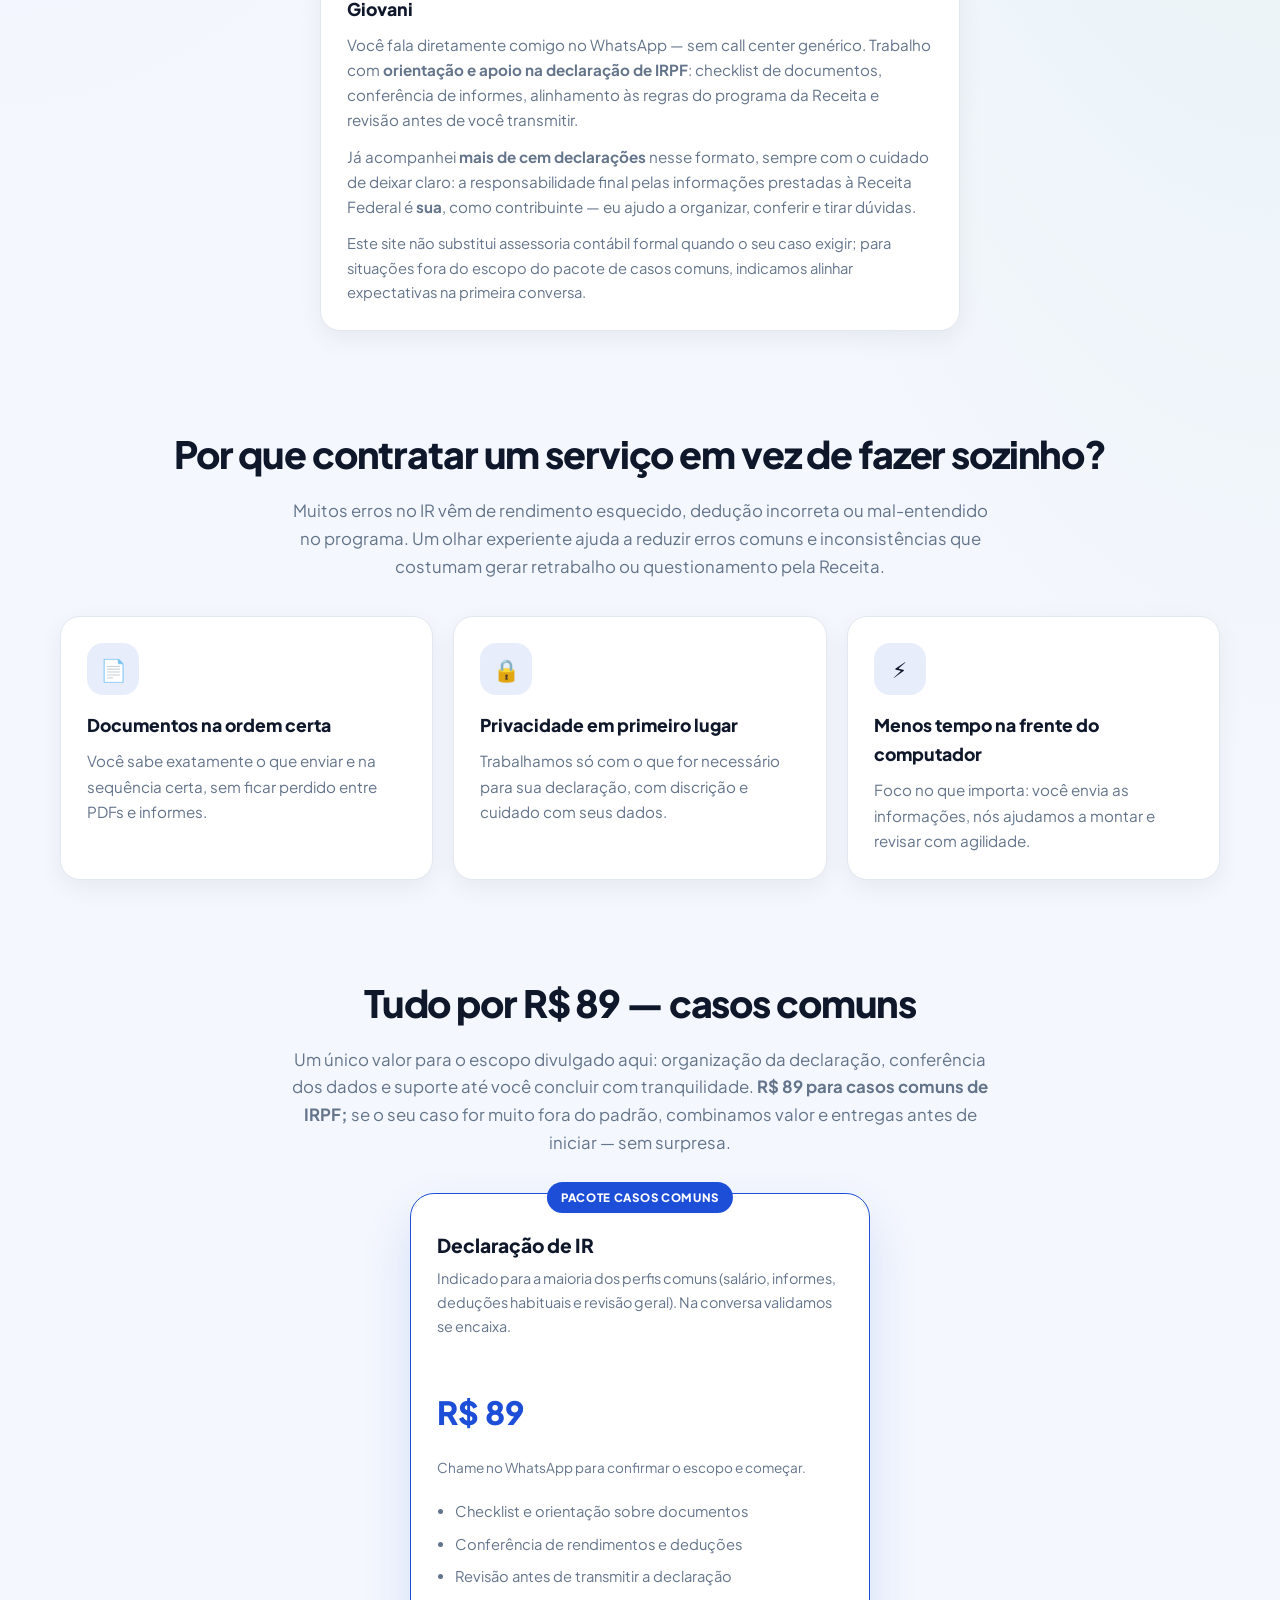
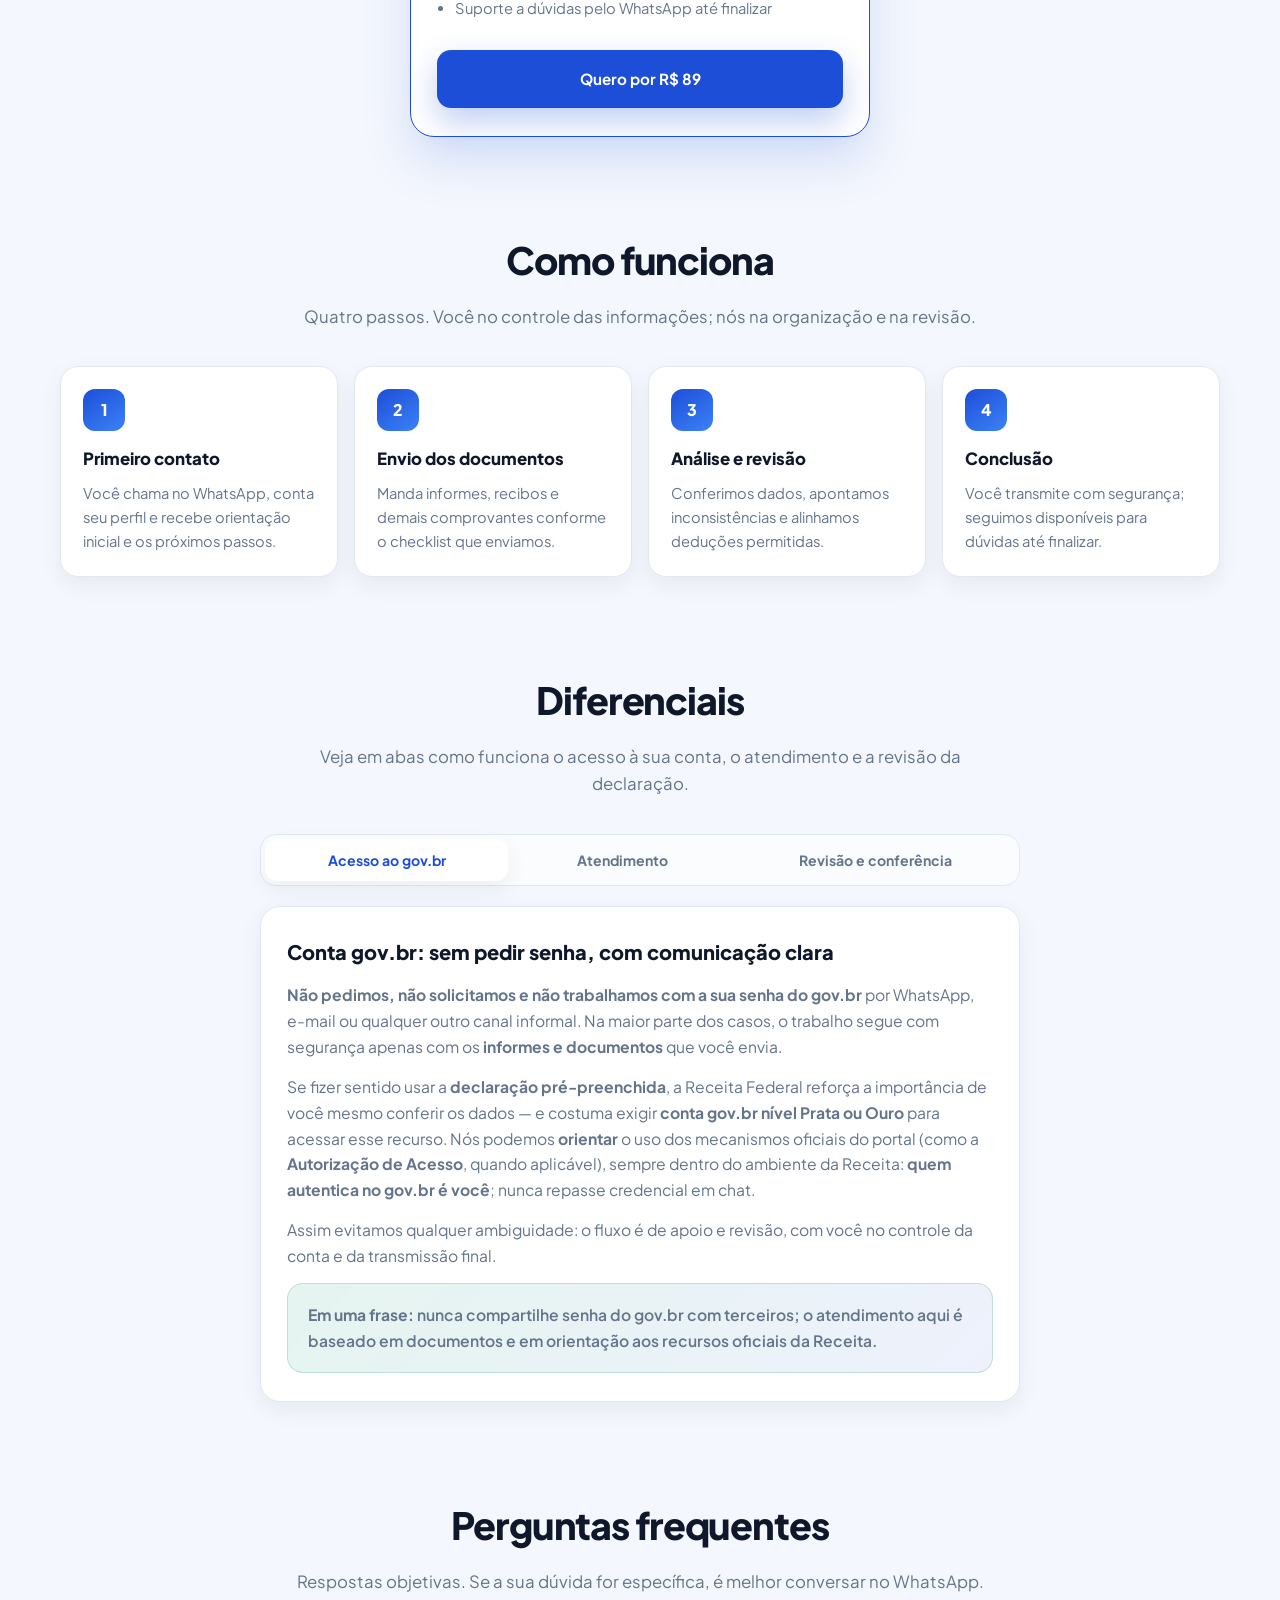
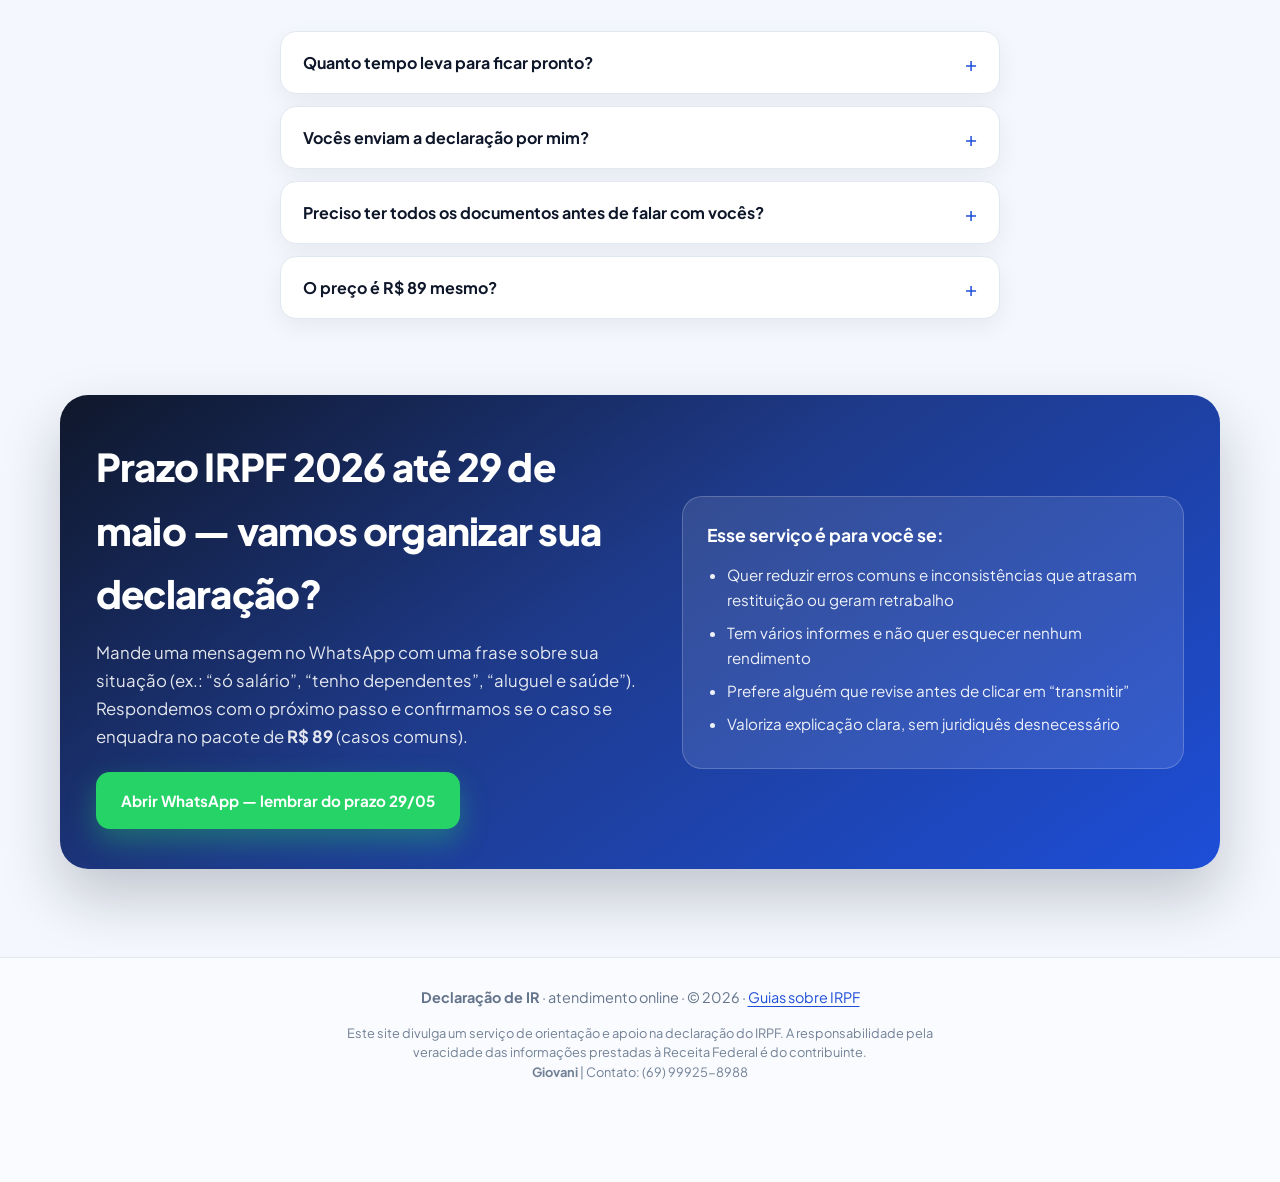
==== commit 52833f1a: "Copy: gov.br sem ambiguidade, escopo R, prazo 29/05, claims mais sóbrios, bloco Quem atende Made-wit" ====
--- a/index.html
+++ b/index.html
@@ -4,15 +4,15 @@
   <meta charset="UTF-8" />
   <meta name="viewport" content="width=device-width, initial-scale=1.0" />
   <meta name="theme-color" content="#1d4ed8" />
-  <title>IRPF 2026: declaração de imposto de renda com especialista | R$ 89</title>
-  <meta name="description" content="Declaração de IRPF 2026 por R$ 89: conferência de rendimentos e deduções, revisão antes de transmitir e suporte no WhatsApp. Reduza risco de malha. Brasil inteiro." />
+  <title>IRPF 2026 até 29/05: orientação e revisão da declaração | R$ 89 (casos comuns)</title>
+  <meta name="description" content="Apoio na declaração IRPF 2026: conferência de rendimentos e deduções, revisão antes de transmitir e suporte no WhatsApp. Prazo oficial até 29 de maio. R$ 89 para casos comuns — Brasil." />
   <meta name="robots" content="index, follow, max-image-preview:large, max-snippet:-1, max-video-preview:-1" />
   <meta name="google-site-verification" content="uNihczvfZ5kMAi98OfK3_G2SwJGjaFWsbdZ4akEqGms" />
   <meta name="author" content="Declaração de IR" />
   <meta property="og:type" content="website" />
   <meta property="og:site_name" content="Declaração de IR" />
-  <meta property="og:title" content="IRPF 2026: declaração de imposto de renda com especialista | R$ 89" />
-  <meta property="og:description" content="IRPF 2026 por R$ 89: organização, revisão antes de transmitir e suporte humano no WhatsApp. Atendimento em todo o Brasil." />
+  <meta property="og:title" content="IRPF 2026 até 29/05: orientação e revisão da declaração | R$ 89" />
+  <meta property="og:description" content="Organização, revisão antes de transmitir e suporte no WhatsApp. Prazo oficial até 29 de maio. R$ 89 para casos comuns de IRPF." />
   <meta property="og:locale" content="pt_BR" />
   <meta property="og:url" content="https://declarafacil-irpf.vercel.app/" />
   <meta property="og:image" content="https://declarafacil-irpf.vercel.app/imagem-capa.jpg" />
@@ -20,8 +20,8 @@
   <meta property="og:image:height" content="559" />
   <meta property="og:image:alt" content="Serviço de orientação e revisão da declaração de Imposto de Renda (IRPF) com atendimento online" />
   <meta name="twitter:card" content="summary_large_image" />
-  <meta name="twitter:title" content="IRPF 2026: declaração de imposto de renda com especialista | R$ 89" />
-  <meta name="twitter:description" content="IRPF 2026 por R$ 89: revisão e suporte no WhatsApp. Atendimento em todo o Brasil." />
+  <meta name="twitter:title" content="IRPF 2026 até 29/05: orientação e revisão | R$ 89 (casos comuns)" />
+  <meta name="twitter:description" content="Revisão e suporte no WhatsApp. Prazo até 29 de maio. R$ 89 para casos comuns." />
   <meta name="twitter:image" content="https://declarafacil-irpf.vercel.app/imagem-capa.jpg" />
   <link rel="canonical" href="https://declarafacil-irpf.vercel.app/" />
   
@@ -37,7 +37,7 @@
           "@type": "ProfessionalService",
           "@id": "https://declarafacil-irpf.vercel.app/#organization",
           "name": "Declaração de IR",
-          "description": "Serviço de orientação e apoio na declaração de imposto de renda (IRPF 2026), com análise de documentos, conferência de rendimentos e deduções e revisão antes da transmissão à Receita Federal.",
+          "description": "Orientação e apoio na declaração de IRPF (casos comuns), com conferência de documentos e revisão antes da transmissão pelo próprio contribuinte. Não solicita senha de gov.br.",
           "url": "https://declarafacil-irpf.vercel.app/",
           "image": "https://declarafacil-irpf.vercel.app/imagem-capa.jpg",
           "telephone": "+5569999258988",
@@ -46,7 +46,7 @@
           "availableLanguage": "pt-BR",
           "offers": {
             "@type": "Offer",
-            "name": "Declaração de IR — serviço completo",
+            "name": "Declaração de IR — casos comuns (orientação e revisão)",
             "price": "89.00",
             "priceCurrency": "BRL",
             "url": "https://declarafacil-irpf.vercel.app/#valor",
@@ -102,7 +102,7 @@
               "name": "O preço é R$ 89 mesmo?",
               "acceptedAnswer": {
                 "@type": "Answer",
-                "text": "Sim. Nesta página o serviço é divulgado por R$ 89. Na conversa confirmamos se o seu caso se enquadra nesse escopo; se houver algo muito fora do comum, combinamos antes de começar."
+                "text": "Sim para a maioria dos casos comuns de IRPF divulgados nesta página. Na conversa confirmamos se o seu perfil se enquadra nesse escopo; situações mais complexas ou fora do padrão são alinhadas com valor e etapas antes de começar."
               }
             }
           ]
@@ -121,6 +121,7 @@
 
       <nav class="nav" aria-label="Navegação principal">
         <a href="/guias/">Guias IRPF</a>
+        <a href="#quem-atende">Quem atende</a>
         <a href="#beneficios">Benefícios</a>
         <a href="#valor">Valor</a>
         <a href="#como-funciona">Como funciona</a>
@@ -135,11 +136,11 @@
     <section class="hero" aria-labelledby="hero-title">
       <div class="container hero__grid">
         <div>
-          <div class="badge">IRPF 2026 · atendimento em todo o Brasil</div>
-          <h1 id="hero-title">Declaração de Imposto de Renda feita com quem entende do assunto</h1>
+          <div class="badge">IRPF 2026 · prazo oficial até 29 de maio · Brasil</div>
+          <h1 id="hero-title">Declaração de Imposto de Renda com orientação e revisão antes de transmitir</h1>
           <p class="hero__text">
             Organizamos rendimentos e deduções, revisamos sua declaração antes do envio e tiramos dúvidas pelo WhatsApp —
-            para você declarar com mais segurança e sem perder tempo com erros evitáveis.
+            para um processo mais seguro e com menos erros comuns. <strong>Regularize antes do prazo final de 29 de maio</strong> (calendário oficial da Receita Federal).
           </p>
 
           <figure class="hero__visual">
@@ -147,7 +148,7 @@
               src="imagem-capa.jpg"
               width="1024"
               height="559"
-              alt="Orientação e revisão da declaração de Imposto de Renda IRPF com especialista — atendimento online em todo o Brasil"
+              alt="Orientação e revisão da declaração de Imposto de Renda IRPF — atendimento online em todo o Brasil"
               decoding="async"
               fetchpriority="high"
               loading="eager"
@@ -155,8 +156,8 @@
           </figure>
 
           <div class="hero__actions">
-            <a class="btn btn--wa" href="https://wa.me/5569999258988?text=Ol%C3%A1%21%20Quero%20o%20servi%C3%A7o%20de%20declara%C3%A7%C3%A3o%20de%20IR%20por%20R%24%2089." target="_blank" rel="noopener noreferrer">
-              Contratar pelo WhatsApp — R$ 89
+            <a class="btn btn--wa" href="https://wa.me/5569999258988?text=Ol%C3%A1%21%20Quero%20orienta%C3%A7%C3%A3o%20para%20declarar%20antes%20do%20prazo%20%2829%2F05%29%20%E2%80%94%20caso%20comum%20R%24%2089." target="_blank" rel="noopener noreferrer">
+              Falar no WhatsApp antes do prazo (29/05) — R$ 89
             </a>
             <a class="btn btn--secondary" href="#valor">Ver o que está incluso</a>
           </div>
@@ -164,7 +165,7 @@
           <div class="price-highlight" aria-label="Preço do serviço">
             <span class="price-highlight__label">Investimento</span>
             <strong class="price-highlight__value">R$ 89</strong>
-            <span class="price-highlight__note">Serviço completo anunciado nesta página</span>
+            <span class="price-highlight__note">R$ 89 para casos comuns de IRPF; situações especiais combinamos antes.</span>
           </div>
 
           <div class="hero__stats">
@@ -174,7 +175,7 @@
             </div>
             <div class="stat">
               <strong>R$ 89</strong>
-              <span>Valor único e transparente</span>
+              <span>Casos comuns · escopo na conversa</span>
             </div>
             <div class="stat">
               <strong>Rápido</strong>
@@ -204,13 +205,40 @@
       </div>
     </section>
 
+    <section class="section" id="quem-atende" aria-labelledby="quem-atende-title">
+      <div class="container">
+        <div class="section__header">
+          <h2 id="quem-atende-title">Quem atende você</h2>
+          <p>
+            Transparência gera confiança — principalmente em tema de imposto e dados pessoais.
+          </p>
+        </div>
+        <div class="features" style="grid-template-columns: 1fr; max-width: 640px; margin: 0 auto;">
+          <article class="feature" style="text-align: left;">
+            <h3 style="margin-top: 0;">Giovani</h3>
+            <p style="margin-bottom: 12px;">
+              Você fala diretamente comigo no WhatsApp — sem call center genérico. Trabalho com <strong>orientação e apoio na declaração de IRPF</strong>:
+              checklist de documentos, conferência de informes, alinhamento às regras do programa da Receita e revisão antes de você transmitir.
+            </p>
+            <p style="margin-bottom: 12px;">
+              Já acompanhei <strong>mais de cem declarações</strong> nesse formato, sempre com o cuidado de deixar claro: a responsabilidade final pelas informações
+              prestadas à Receita Federal é <strong>sua</strong>, como contribuinte — eu ajudo a organizar, conferir e tirar dúvidas.
+            </p>
+            <p style="margin: 0; font-size: 0.92rem;">
+              Este site não substitui assessoria contábil formal quando o seu caso exigir; para situações fora do escopo do pacote de casos comuns, indicamos alinhar expectativas na primeira conversa.
+            </p>
+          </article>
+        </div>
+      </div>
+    </section>
+
     <section class="section" id="beneficios" aria-labelledby="beneficios-title">
       <div class="container">
         <div class="section__header">
           <h2 id="beneficios-title">Por que contratar um serviço em vez de fazer sozinho?</h2>
           <p>
             Muitos erros no IR vêm de rendimento esquecido, dedução incorreta ou mal-entendido no programa.
-            Um olhar experiente reduz risco de malha e retrabalho.
+            Um olhar experiente ajuda a reduzir erros comuns e inconsistências que costumam gerar retrabalho ou questionamento pela Receita.
           </p>
         </div>
 
@@ -245,19 +273,20 @@
     <section class="section" id="valor" aria-labelledby="valor-title">
       <div class="container">
         <div class="section__header">
-          <h2 id="valor-title">Tudo por R$ 89</h2>
+          <h2 id="valor-title">Tudo por R$ 89 — casos comuns</h2>
           <p>
-            Um único valor: organização da sua declaração, conferência dos dados e suporte até você concluir com tranquilidade.
+            Um único valor para o escopo divulgado aqui: organização da declaração, conferência dos dados e suporte até você concluir com tranquilidade.
+            <strong>R$ 89 para casos comuns de IRPF;</strong> se o seu caso for muito fora do padrão, combinamos valor e entregas antes de iniciar — sem surpresa.
           </p>
         </div>
 
         <div class="plans plans--single">
           <article class="plan plan--featured">
-            <span class="plan__tag">Serviço completo</span>
+            <span class="plan__tag">Pacote casos comuns</span>
             <h3>Declaração de IR</h3>
-            <p class="plan__for">Indicado para a maioria dos casos comuns (rendimentos, deduções e revisão geral).</p>
+            <p class="plan__for">Indicado para a maioria dos perfis comuns (salário, informes, deduções habituais e revisão geral). Na conversa validamos se encaixa.</p>
             <p class="plan__price">R$ 89</p>
-            <p class="plan__note">Chame no WhatsApp para alinhar seu caso e começar.</p>
+            <p class="plan__note">Chame no WhatsApp para confirmar o escopo e começar.</p>
             <ul>
               <li>Checklist e orientação sobre documentos</li>
               <li>Conferência de rendimentos e deduções</li>
@@ -347,7 +376,7 @@
               aria-controls="panel-dif-revisao"
               tabindex="-1"
             >
-              Revisão e malha
+              Revisão e conferência
             </button>
           </div>
 
@@ -358,18 +387,22 @@
             aria-labelledby="tab-dif-acesso"
             tabindex="0"
           >
-            <h3>Segurança total com a sua conta gov.br</h3>
-            <p>
-              Nós entendemos a importância dos seus dados. Por isso, <strong>não exigimos a sua senha</strong> do gov.br. O processo flui perfeitamente apenas com o envio dos seus informes e recibos pelo WhatsApp.
-            </p>
-            <p>
-              Se for vantajoso para o seu caso utilizar a <strong>declaração pré-preenchida</strong>, nós te orientamos a usar a função de <strong>Autorização de Acesso</strong>. É uma ferramenta do próprio portal da Receita onde você "empresta" o acesso para nós por um prazo limitado.
-            </p>
-            <p>
-              Tudo é feito sem precisar digitar sua senha em chats ou e-mails, e você continua no controle total, podendo cancelar a autorização com um clique.
+            <h3>Conta gov.br: sem pedir senha, com comunicação clara</h3>
+            <p>
+              <strong>Não pedimos, não solicitamos e não trabalhamos com a sua senha do gov.br</strong> por WhatsApp, e-mail ou qualquer outro canal informal.
+              Na maior parte dos casos, o trabalho segue com segurança apenas com os <strong>informes e documentos</strong> que você envia.
+            </p>
+            <p>
+              Se fizer sentido usar a <strong>declaração pré-preenchida</strong>, a Receita Federal reforça a importância de você mesmo conferir os dados — e costuma exigir
+              <strong>conta gov.br nível Prata ou Ouro</strong> para acessar esse recurso. Nós podemos <strong>orientar</strong> o uso dos mecanismos oficiais do portal
+              (como a <strong>Autorização de Acesso</strong>, quando aplicável), sempre dentro do ambiente da Receita: <strong>quem autentica no gov.br é você</strong>;
+              nunca repasse credencial em chat.
+            </p>
+            <p>
+              Assim evitamos qualquer ambiguidade: o fluxo é de apoio e revisão, com você no controle da conta e da transmissão final.
             </p>
             <p class="tabs-dif__callout">
-              <strong>Resumindo:</strong> Você escolhe como se sente mais confortável. O trabalho acontece com ou sem compartilhar a senha do gov.br, sempre priorizando a sua privacidade.
+              <strong>Em uma frase:</strong> nunca compartilhe senha do gov.br com terceiros; o atendimento aqui é baseado em documentos e em orientação aos recursos oficiais da Receita.
             </p>
           </div>
 
@@ -401,13 +434,13 @@
             tabindex="0"
             hidden
           >
-            <h3>Processo organizado e menos risco de malha</h3>
+            <h3>Revisão para evitar inconsistências frequentes</h3>
             <p>
               Cada etapa é explicada com clareza: o que enviar, quando conferir e como fechar a declaração sem surpresas.
             </p>
             <p>
-              Cruzamos informes e revisamos campos sensíveis para reduzir erros comuns que costumam gerar questionamento
-              pela Receita Federal.
+              Cruzamos informes e revisamos campos sensíveis para reduzir erros comuns e inconsistências que costumam gerar questionamento
+              pela Receita Federal. Isso não elimina riscos tributários — ninguém pode garantir isso —, mas deixa o processo mais organizado e alinhado ao programa.
             </p>
           </div>
         </div>
@@ -458,7 +491,7 @@
               <span class="faq__icon" aria-hidden="true">+</span>
             </button>
             <div class="faq__panel" id="faq-a4" role="region" aria-labelledby="faq-q4">
-              Sim. Nesta página o serviço é divulgado por R$ 89. Na conversa confirmamos se o seu caso se enquadra nesse escopo; se houver algo muito fora do comum, combinamos antes de começar.
+              Sim para a maioria dos <strong>casos comuns de IRPF</strong> divulgados nesta página. Na conversa confirmamos se o seu perfil se encaixa nesse escopo; situações mais complexas ou fora do padrão são alinhadas (valor e etapas) antes de começar — transparência total.
             </div>
           </div>
         </div>
@@ -469,20 +502,20 @@
       <div class="container">
         <div class="cta__box">
           <div>
-            <h2 id="cta-title">Pronto para declarar com mais tranquilidade?</h2>
+            <h2 id="cta-title">Prazo IRPF 2026 até 29 de maio — vamos organizar sua declaração?</h2>
             <p>
               Mande uma mensagem no WhatsApp com uma frase sobre sua situação (ex.: “só salário”, “tenho dependentes”, “aluguel e saúde”).
-              Respondemos com o próximo passo para fechar em R$ 89.
-            </p>
-            <a class="btn btn--wa" href="https://wa.me/5569999258988?text=Ol%C3%A1%21%20Quero%20ajuda%20com%20minha%20declara%C3%A7%C3%A3o%20de%20IR." target="_blank" rel="noopener noreferrer">
-              Abrir WhatsApp agora
+              Respondemos com o próximo passo e confirmamos se o caso se enquadra no pacote de <strong>R$ 89</strong> (casos comuns).
+            </p>
+            <a class="btn btn--wa" href="https://wa.me/5569999258988?text=Ol%C3%A1%21%20Quero%20ajuda%20com%20IRPF%202026%20antes%20do%20prazo%20%2829%2F05%29." target="_blank" rel="noopener noreferrer">
+              Abrir WhatsApp — lembrar do prazo 29/05
             </a>
           </div>
 
           <div class="cta__panel">
             <strong>Esse serviço é para você se:</strong>
             <ul>
-              <li>Quer evitar erro que gere malha ou restituição atrasada</li>
+              <li>Quer reduzir erros comuns e inconsistências que atrasam restituição ou geram retrabalho</li>
               <li>Tem vários informes e não quer esquecer nenhum rendimento</li>
               <li>Prefere alguém que revise antes de clicar em “transmitir”</li>
               <li>Valoriza explicação clara, sem juridiquês desnecessário</li>
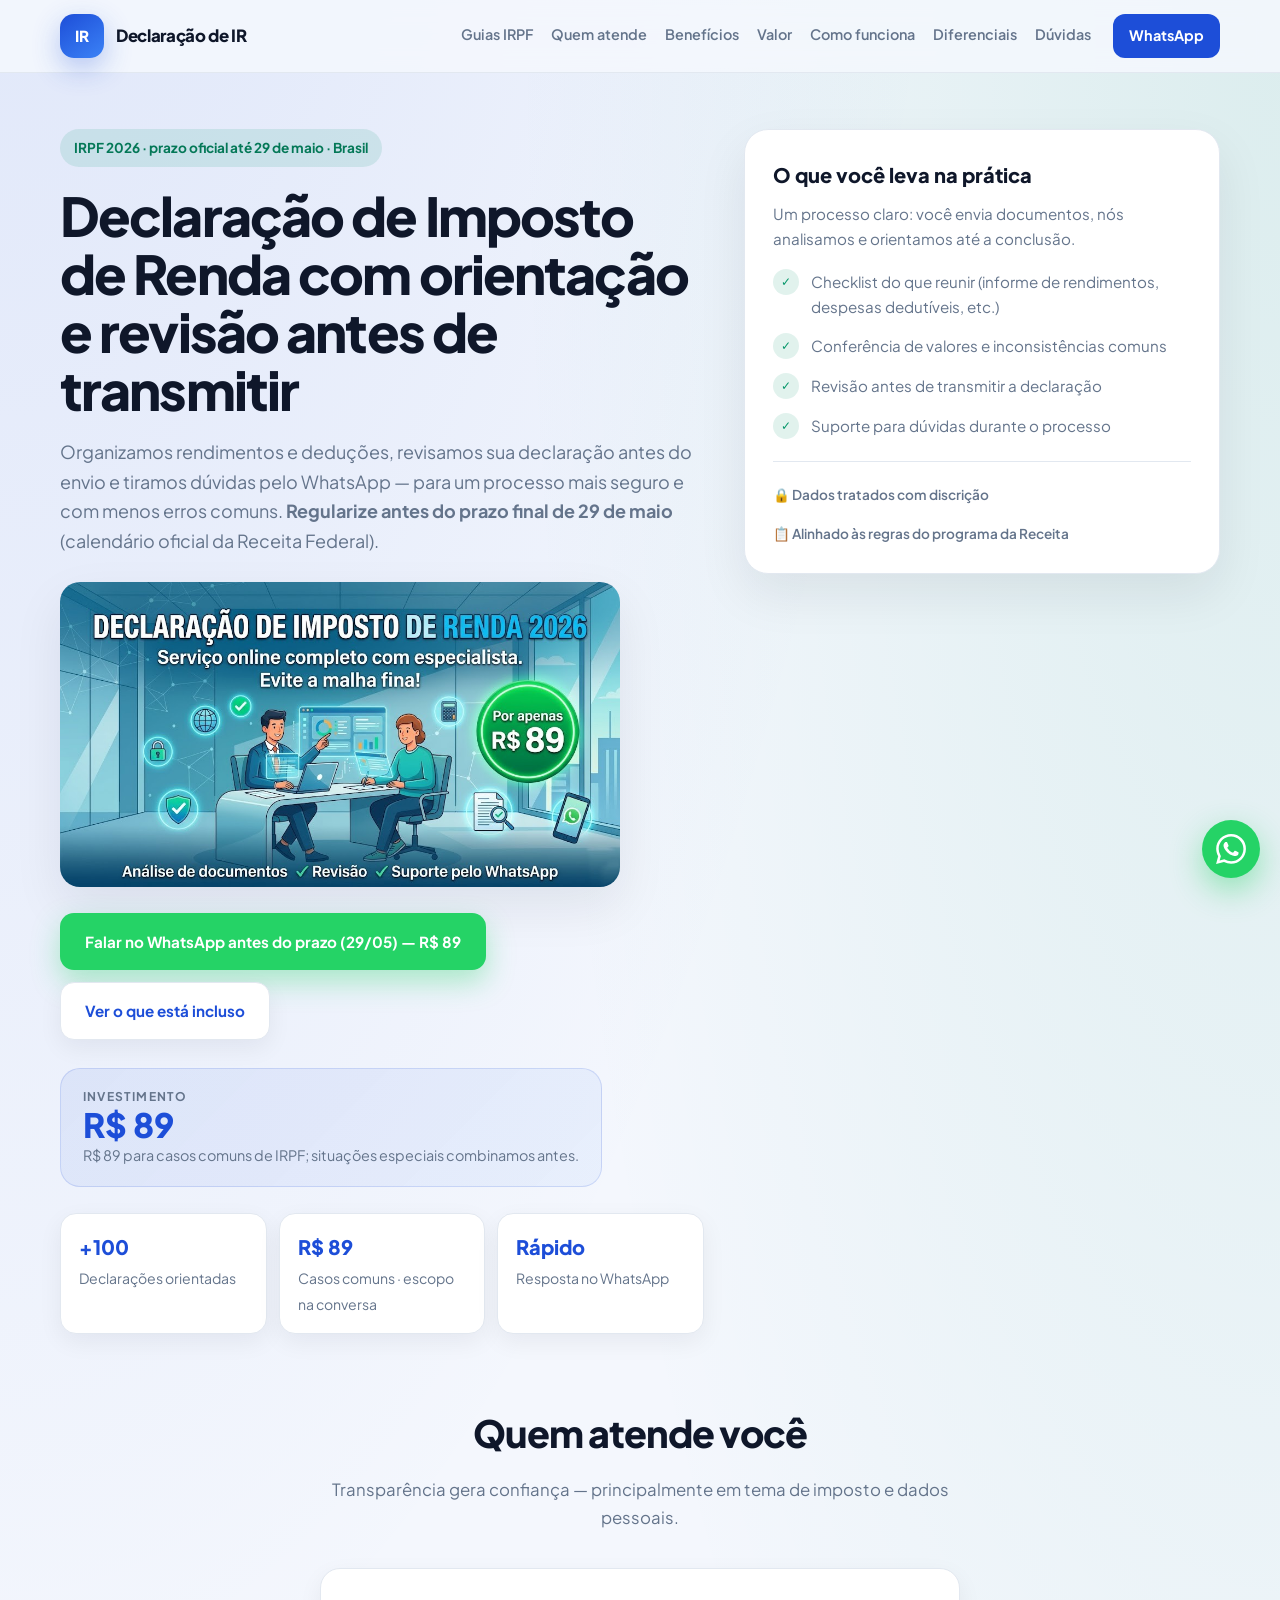
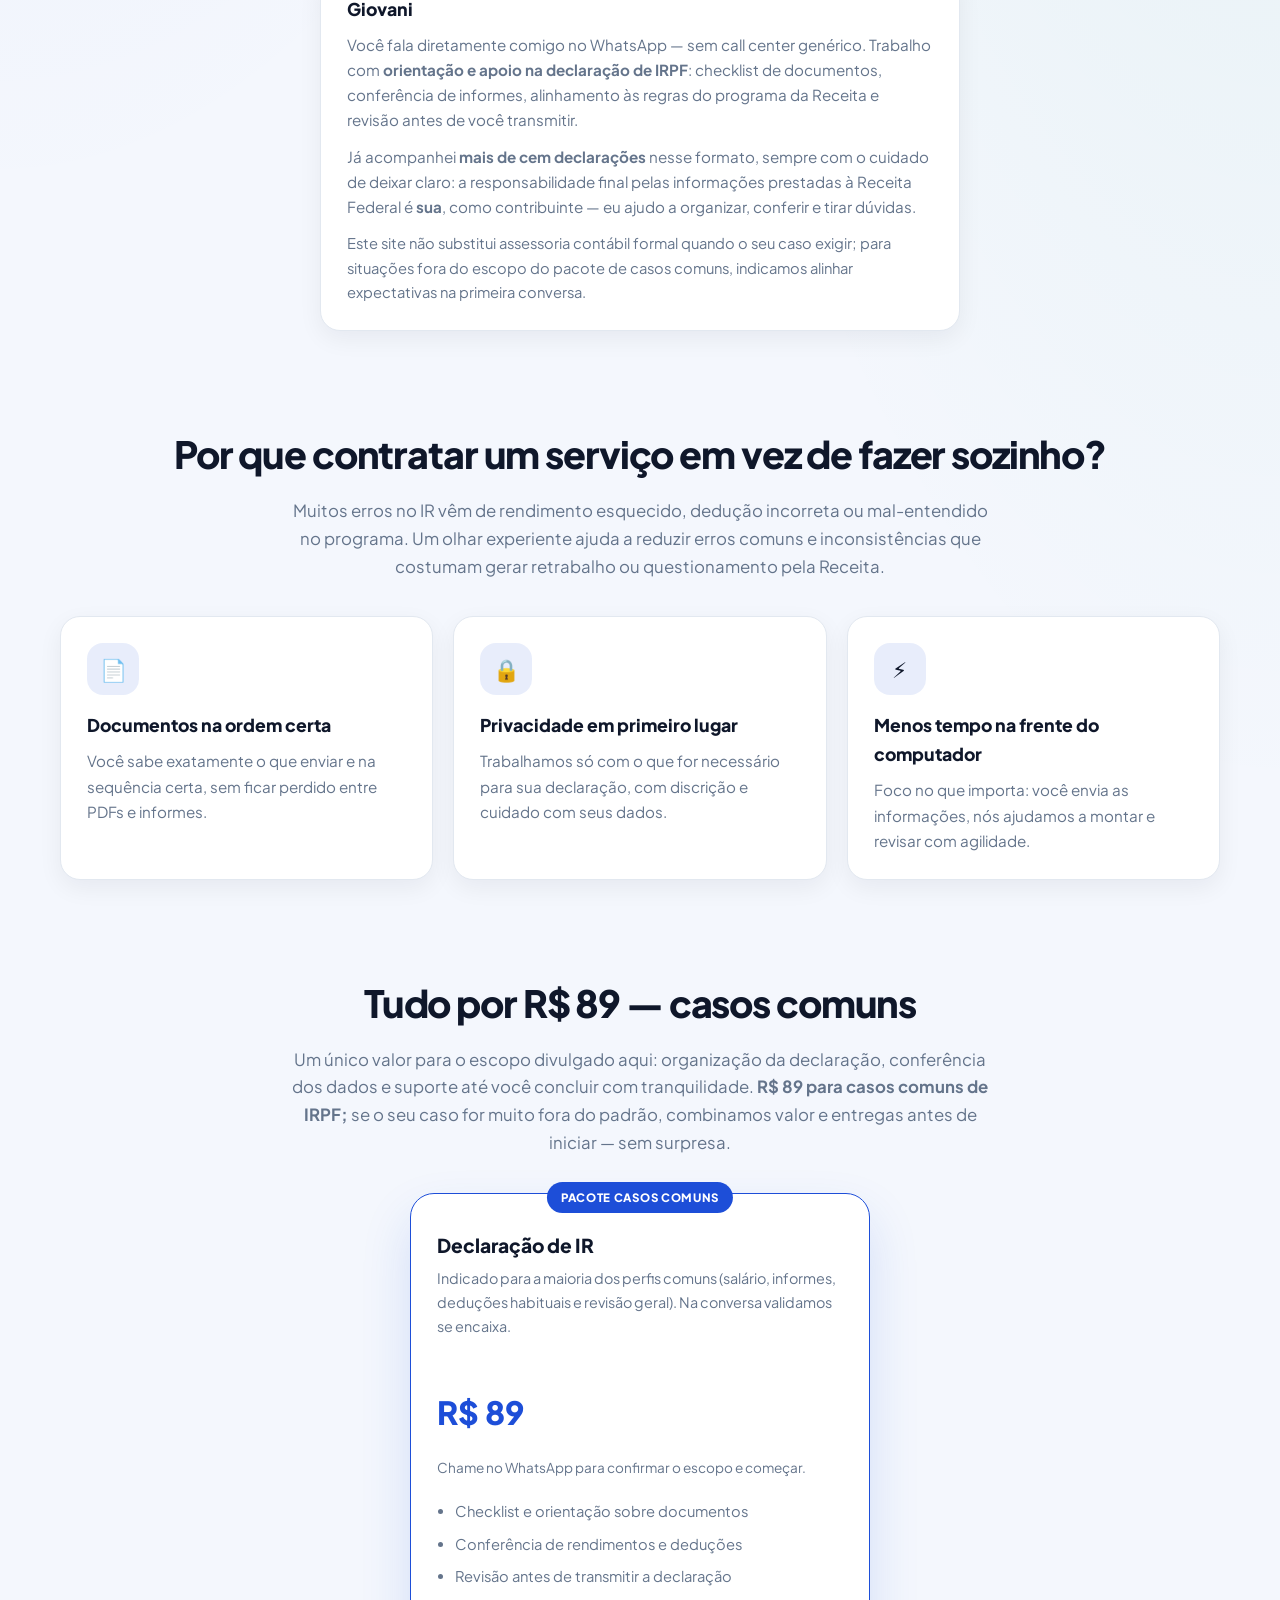
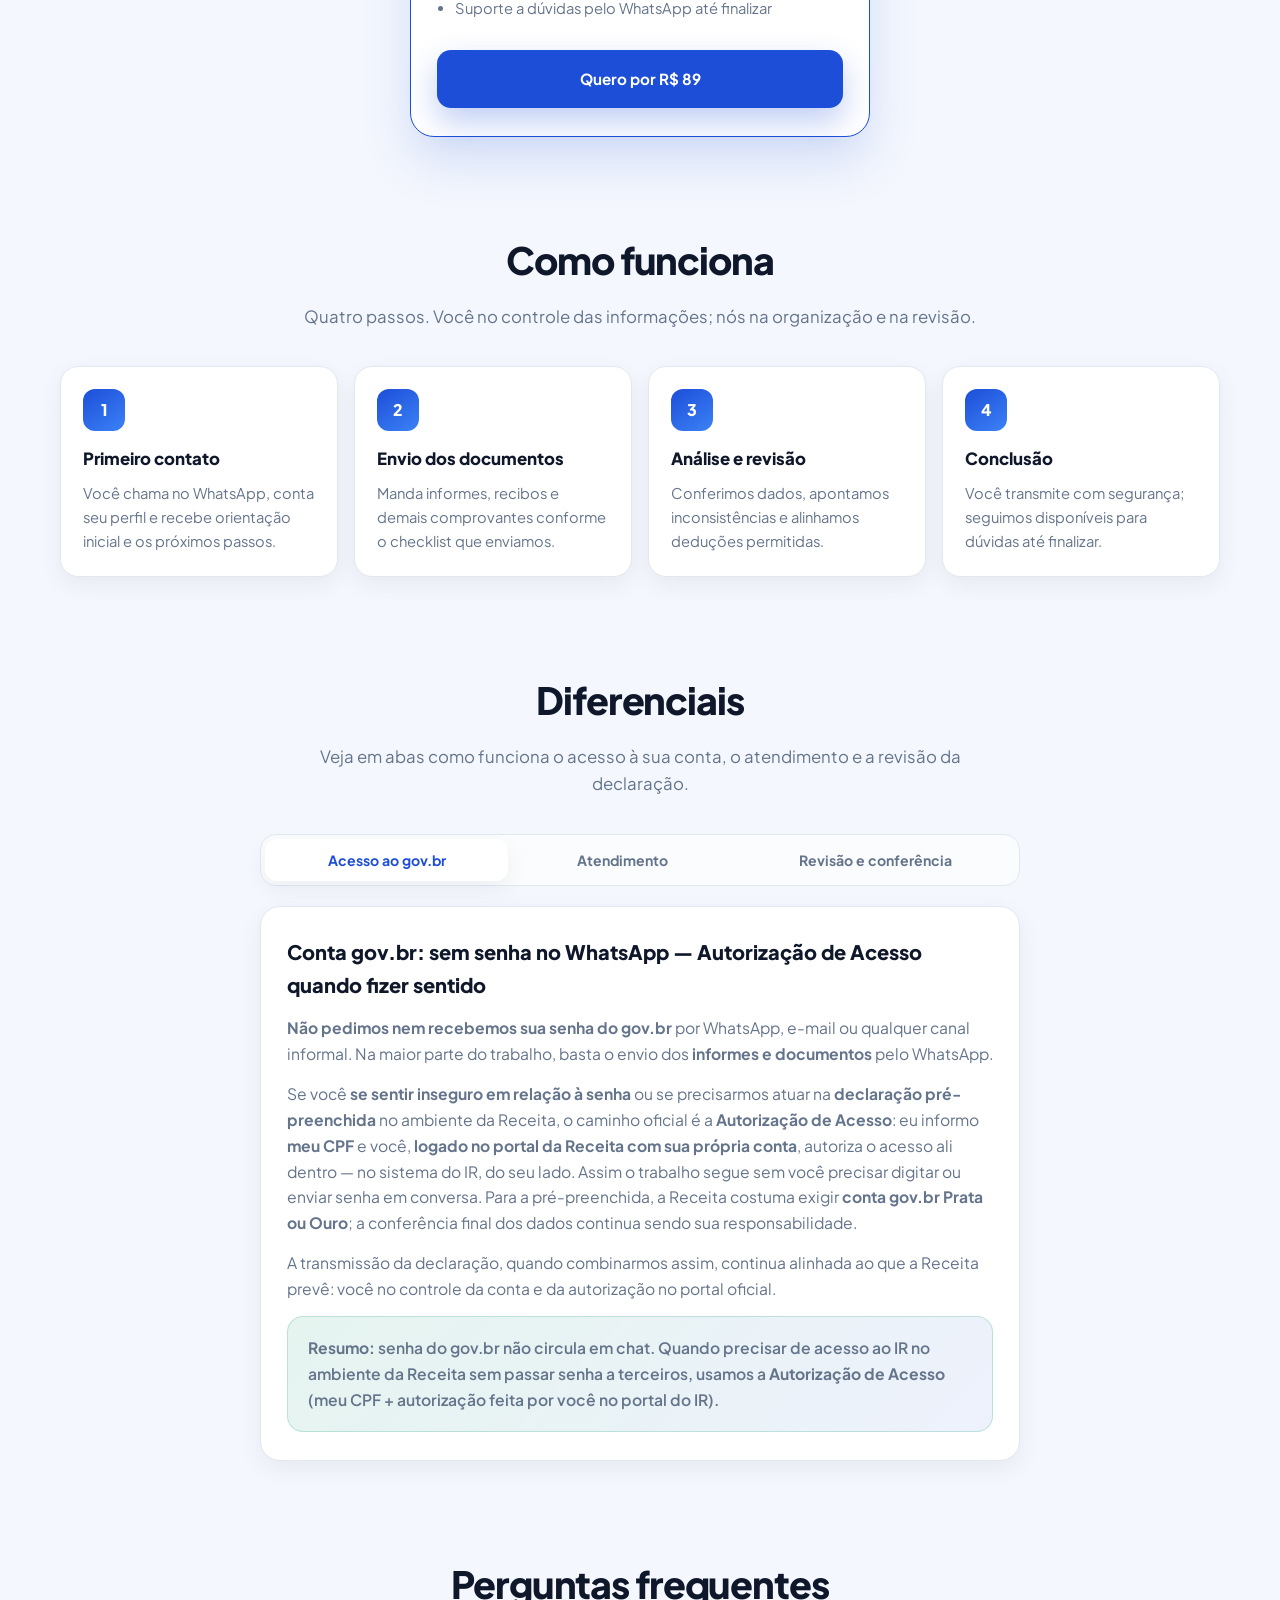
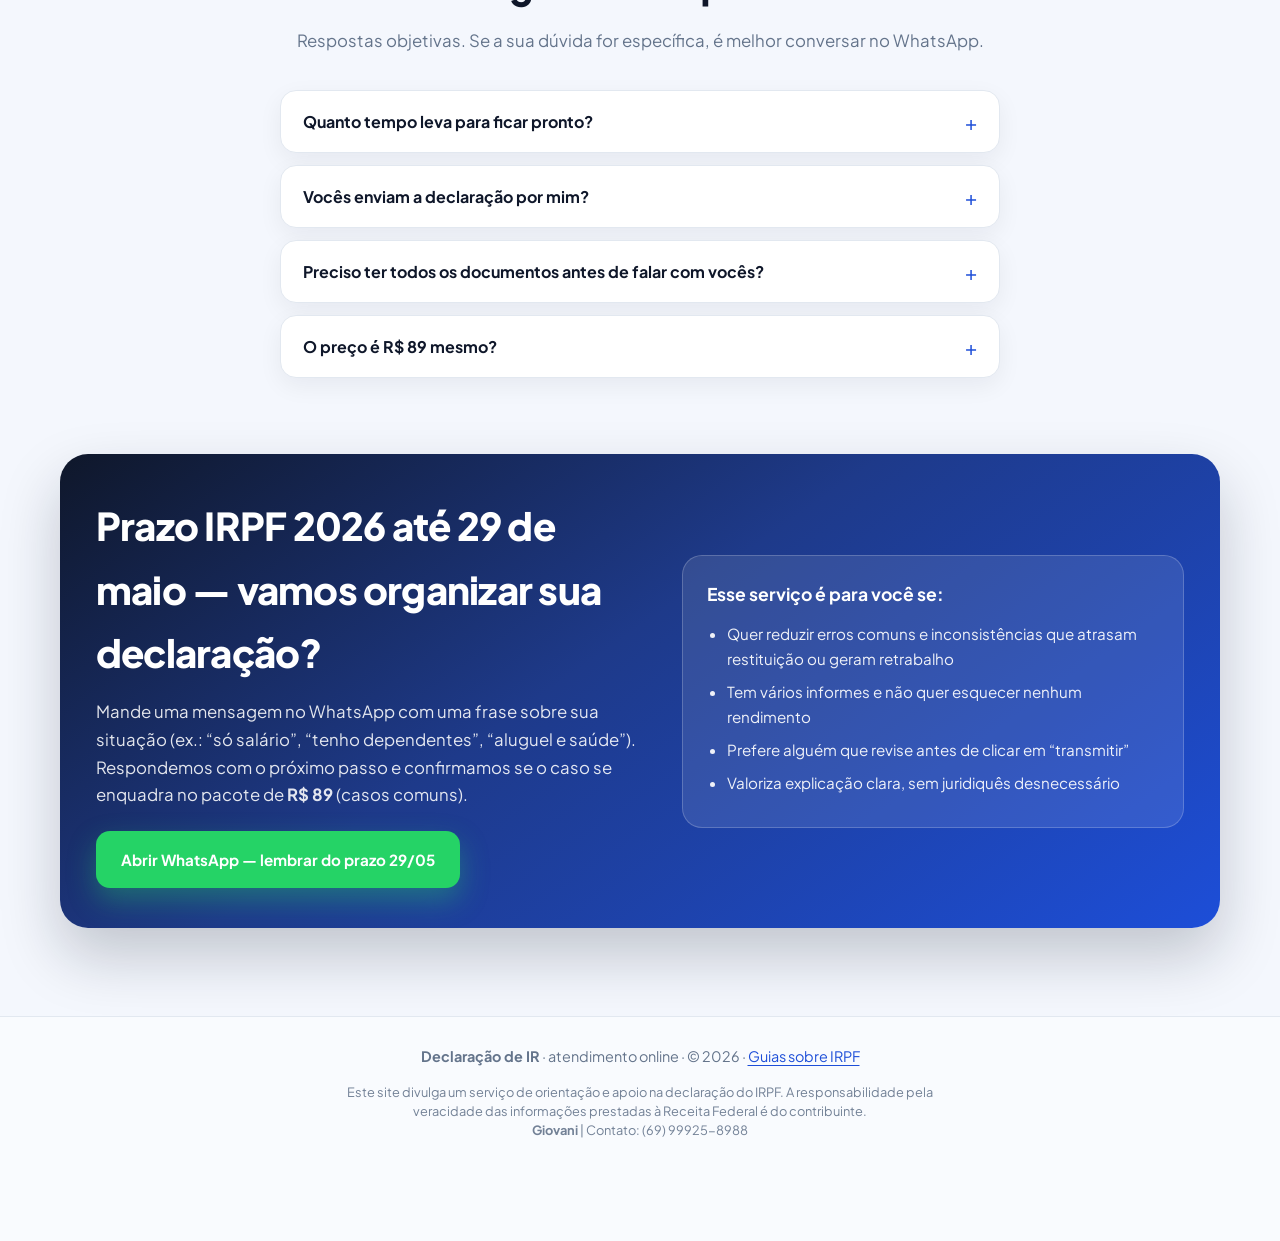
==== commit 95d4b2d9: "Ajusta texto gov.br: Autorização de Acesso com CPF do prestador no portal do cliente Made-with: Curs" ====
--- a/index.html
+++ b/index.html
@@ -37,7 +37,7 @@
           "@type": "ProfessionalService",
           "@id": "https://declarafacil-irpf.vercel.app/#organization",
           "name": "Declaração de IR",
-          "description": "Orientação e apoio na declaração de IRPF (casos comuns), com conferência de documentos e revisão antes da transmissão pelo próprio contribuinte. Não solicita senha de gov.br.",
+          "description": "Orientação e apoio na declaração de IRPF (casos comuns). Sem senha de gov.br por WhatsApp; quando aplicável, Autorização de Acesso da Receita (CPF do prestador, autorização pelo cliente no portal do IR).",
           "url": "https://declarafacil-irpf.vercel.app/",
           "image": "https://declarafacil-irpf.vercel.app/imagem-capa.jpg",
           "telephone": "+5569999258988",
@@ -387,22 +387,23 @@
             aria-labelledby="tab-dif-acesso"
             tabindex="0"
           >
-            <h3>Conta gov.br: sem pedir senha, com comunicação clara</h3>
-            <p>
-              <strong>Não pedimos, não solicitamos e não trabalhamos com a sua senha do gov.br</strong> por WhatsApp, e-mail ou qualquer outro canal informal.
-              Na maior parte dos casos, o trabalho segue com segurança apenas com os <strong>informes e documentos</strong> que você envia.
-            </p>
-            <p>
-              Se fizer sentido usar a <strong>declaração pré-preenchida</strong>, a Receita Federal reforça a importância de você mesmo conferir os dados — e costuma exigir
-              <strong>conta gov.br nível Prata ou Ouro</strong> para acessar esse recurso. Nós podemos <strong>orientar</strong> o uso dos mecanismos oficiais do portal
-              (como a <strong>Autorização de Acesso</strong>, quando aplicável), sempre dentro do ambiente da Receita: <strong>quem autentica no gov.br é você</strong>;
-              nunca repasse credencial em chat.
-            </p>
-            <p>
-              Assim evitamos qualquer ambiguidade: o fluxo é de apoio e revisão, com você no controle da conta e da transmissão final.
+            <h3>Conta gov.br: sem senha no WhatsApp — Autorização de Acesso quando fizer sentido</h3>
+            <p>
+              <strong>Não pedimos nem recebemos sua senha do gov.br</strong> por WhatsApp, e-mail ou qualquer canal informal.
+              Na maior parte do trabalho, basta o envio dos <strong>informes e documentos</strong> pelo WhatsApp.
+            </p>
+            <p>
+              Se você <strong>se sentir inseguro em relação à senha</strong> ou se precisarmos atuar na <strong>declaração pré-preenchida</strong> no ambiente da Receita,
+              o caminho oficial é a <strong>Autorização de Acesso</strong>: eu informo <strong>meu CPF</strong> e você, <strong>logado no portal da Receita com sua própria conta</strong>,
+              autoriza o acesso ali dentro — no sistema do IR, do seu lado. Assim o trabalho segue sem você precisar digitar ou enviar senha em conversa.
+              Para a pré-preenchida, a Receita costuma exigir <strong>conta gov.br Prata ou Ouro</strong>; a conferência final dos dados continua sendo sua responsabilidade.
+            </p>
+            <p>
+              A transmissão da declaração, quando combinarmos assim, continua alinhada ao que a Receita prevê: você no controle da conta e da autorização no portal oficial.
             </p>
             <p class="tabs-dif__callout">
-              <strong>Em uma frase:</strong> nunca compartilhe senha do gov.br com terceiros; o atendimento aqui é baseado em documentos e em orientação aos recursos oficiais da Receita.
+              <strong>Resumo:</strong> senha do gov.br não circula em chat. Quando precisar de acesso ao IR no ambiente da Receita sem passar senha a terceiros, usamos a
+              <strong>Autorização de Acesso</strong> (meu CPF + autorização feita por você no portal do IR).
             </p>
           </div>
 
